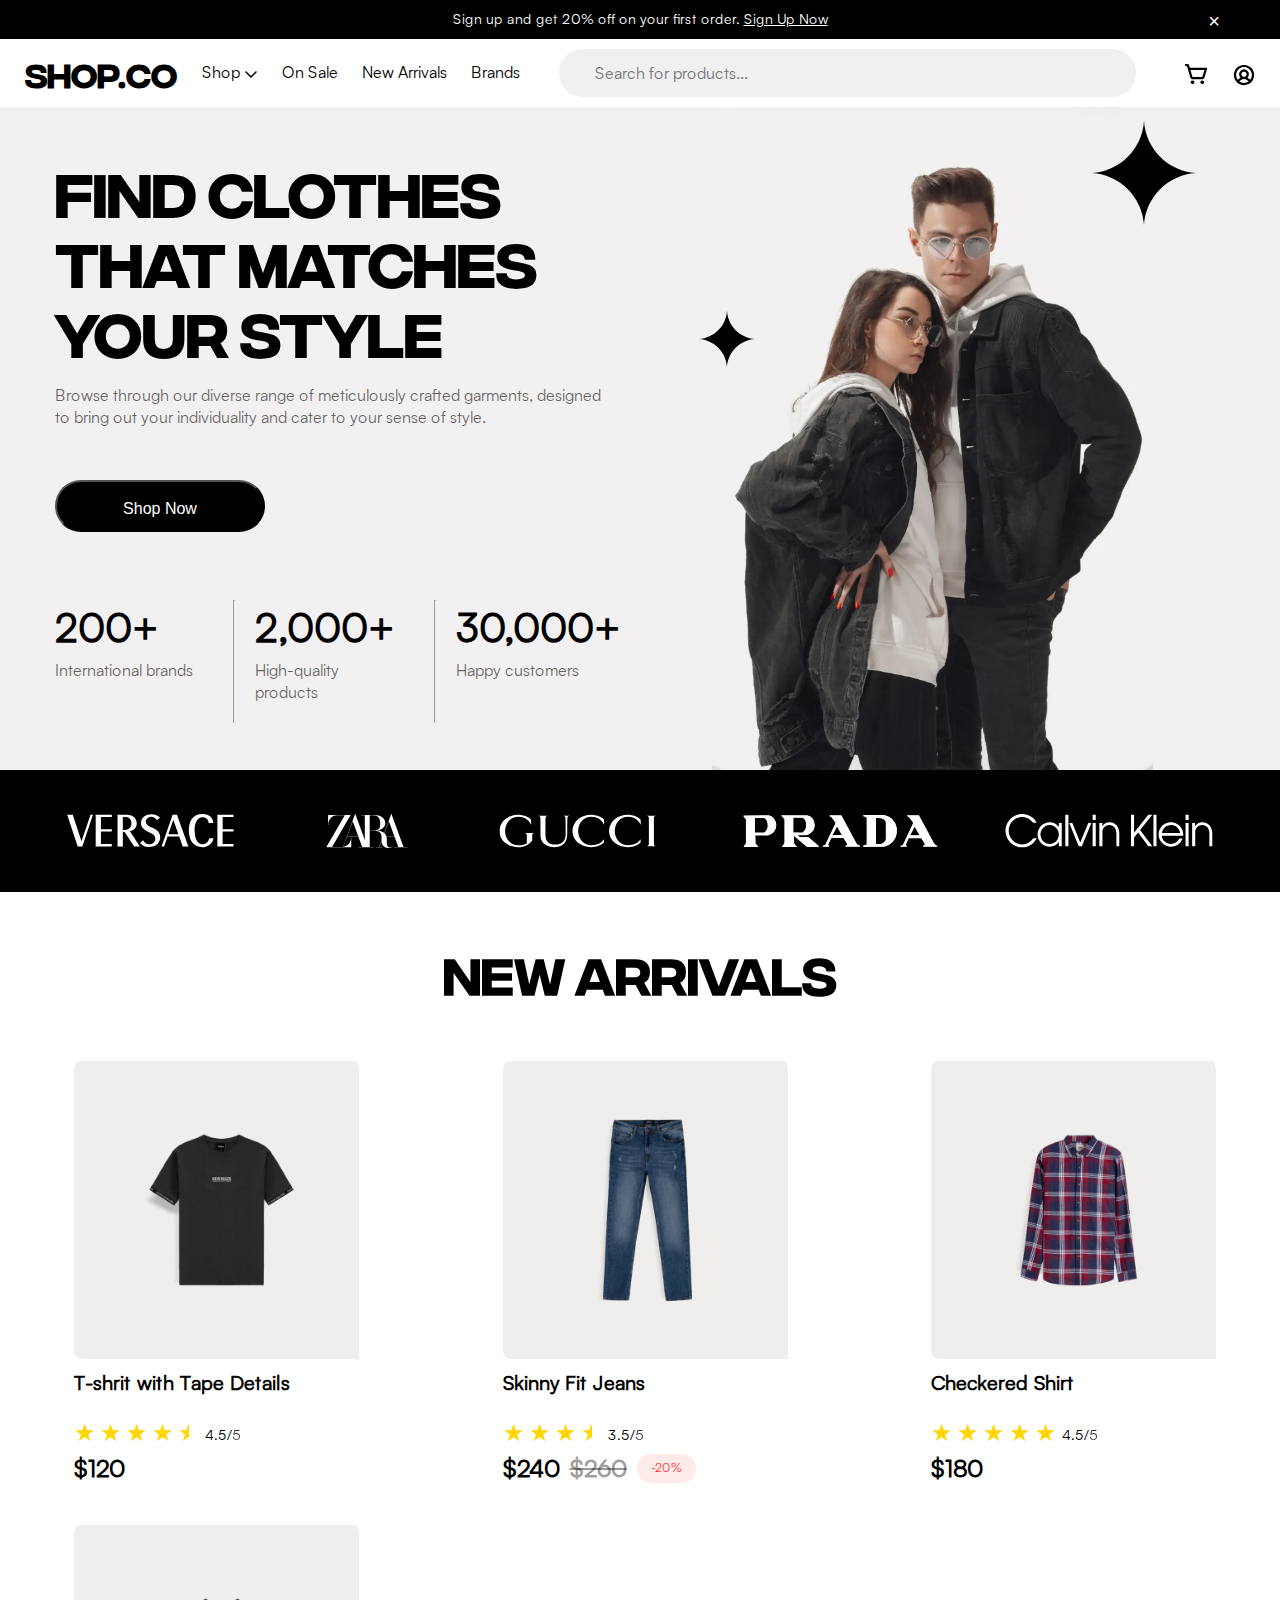
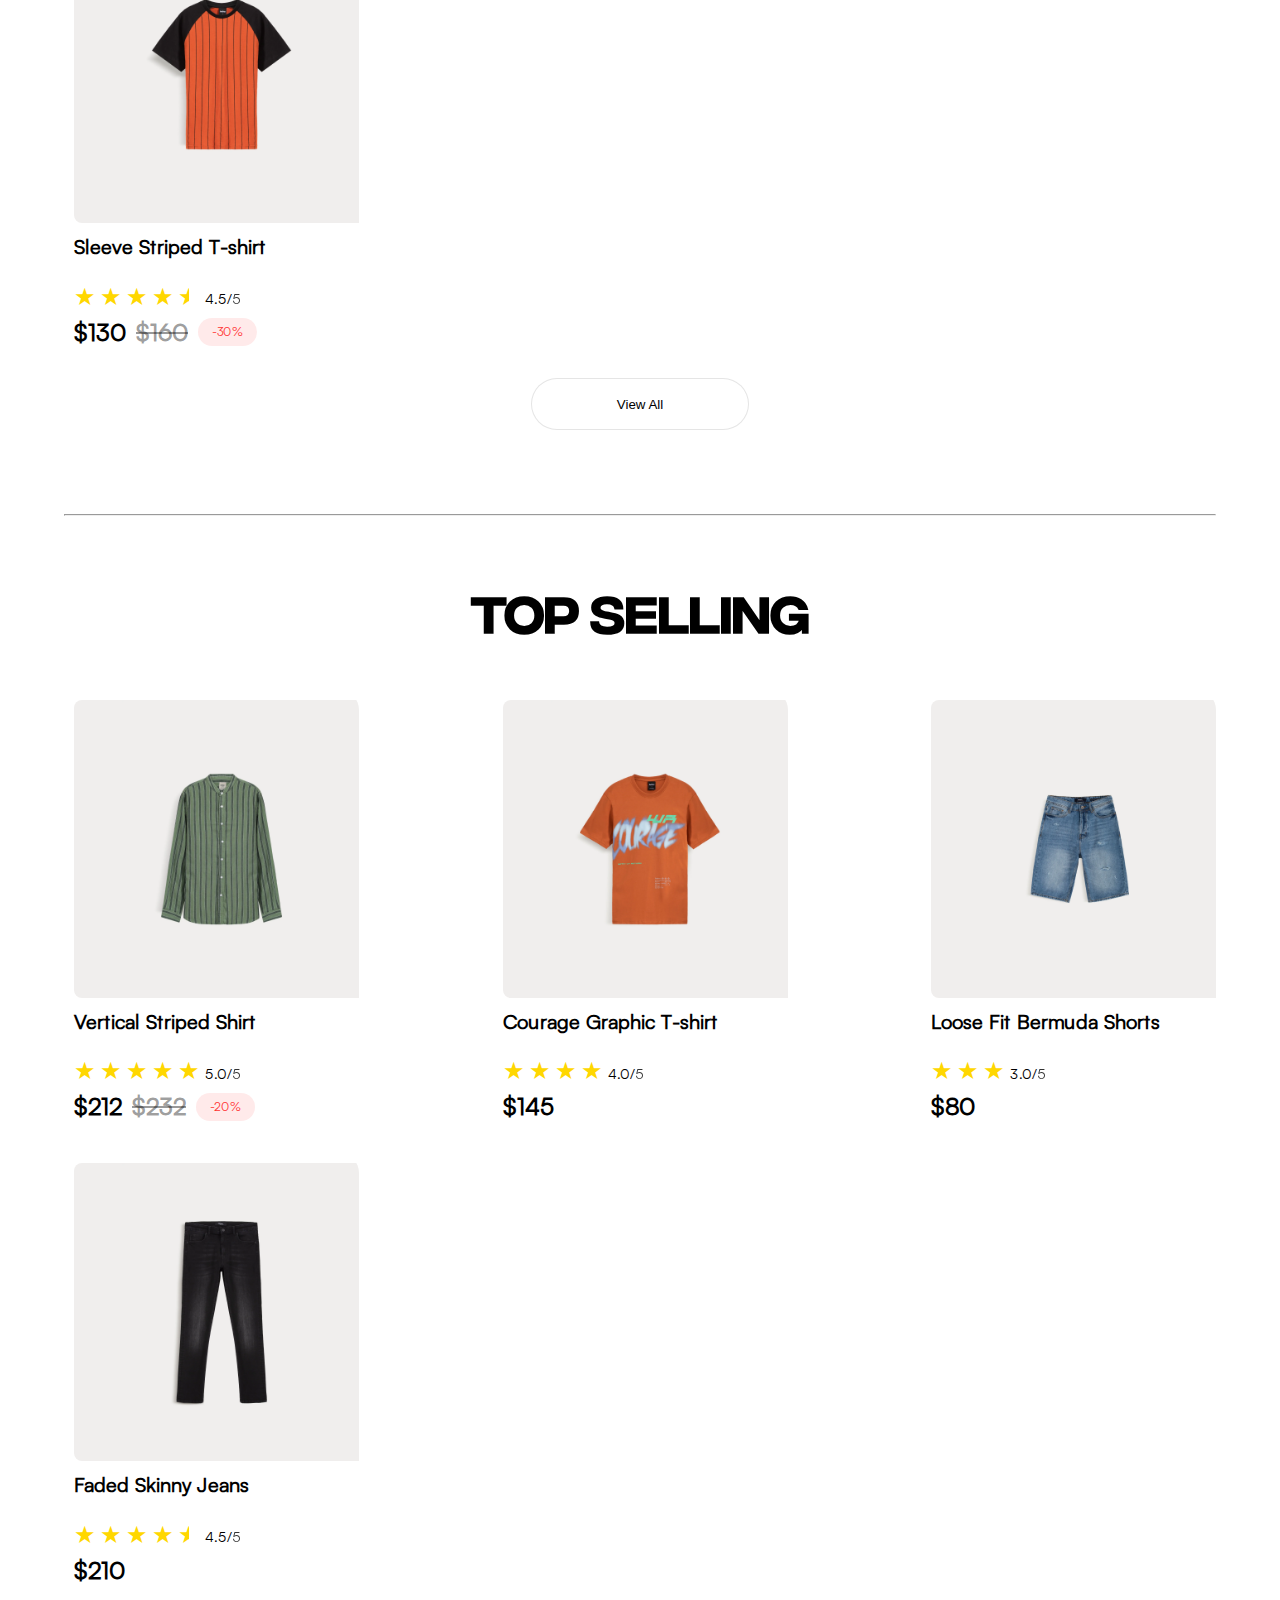
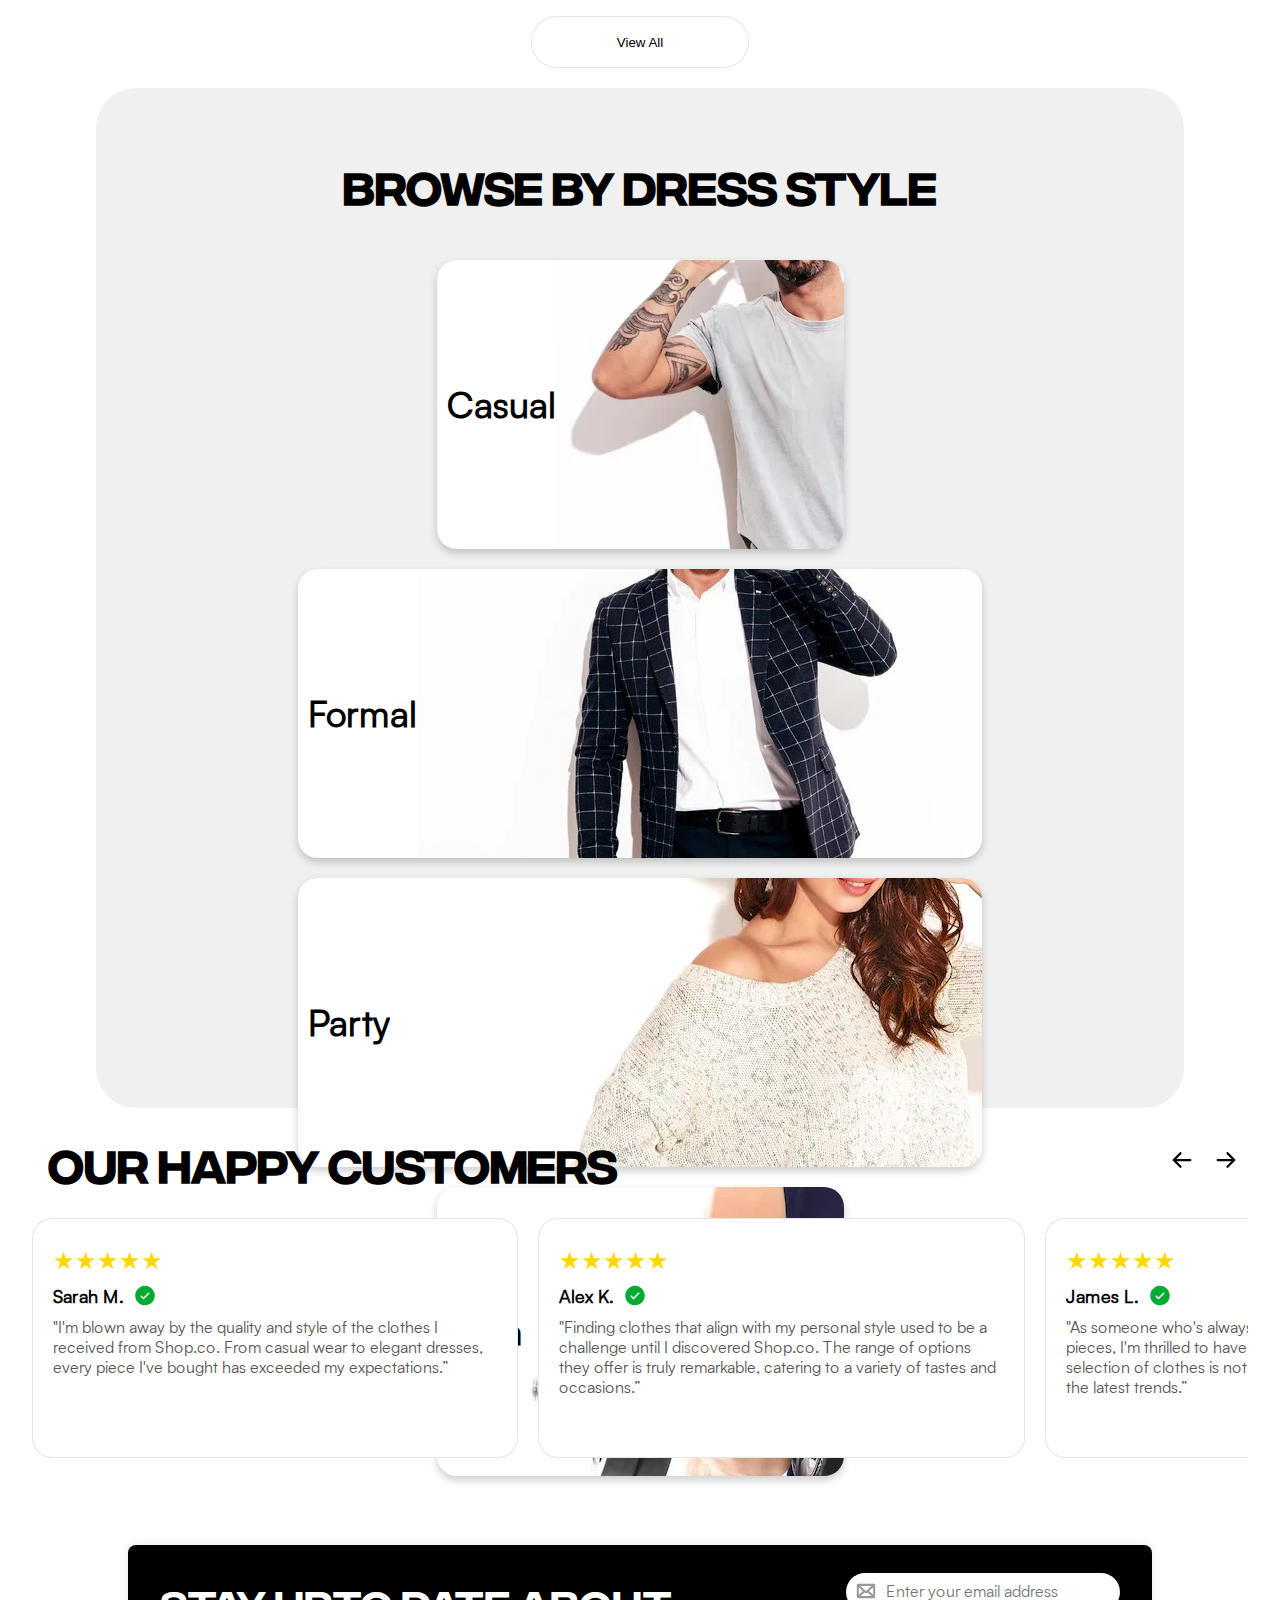
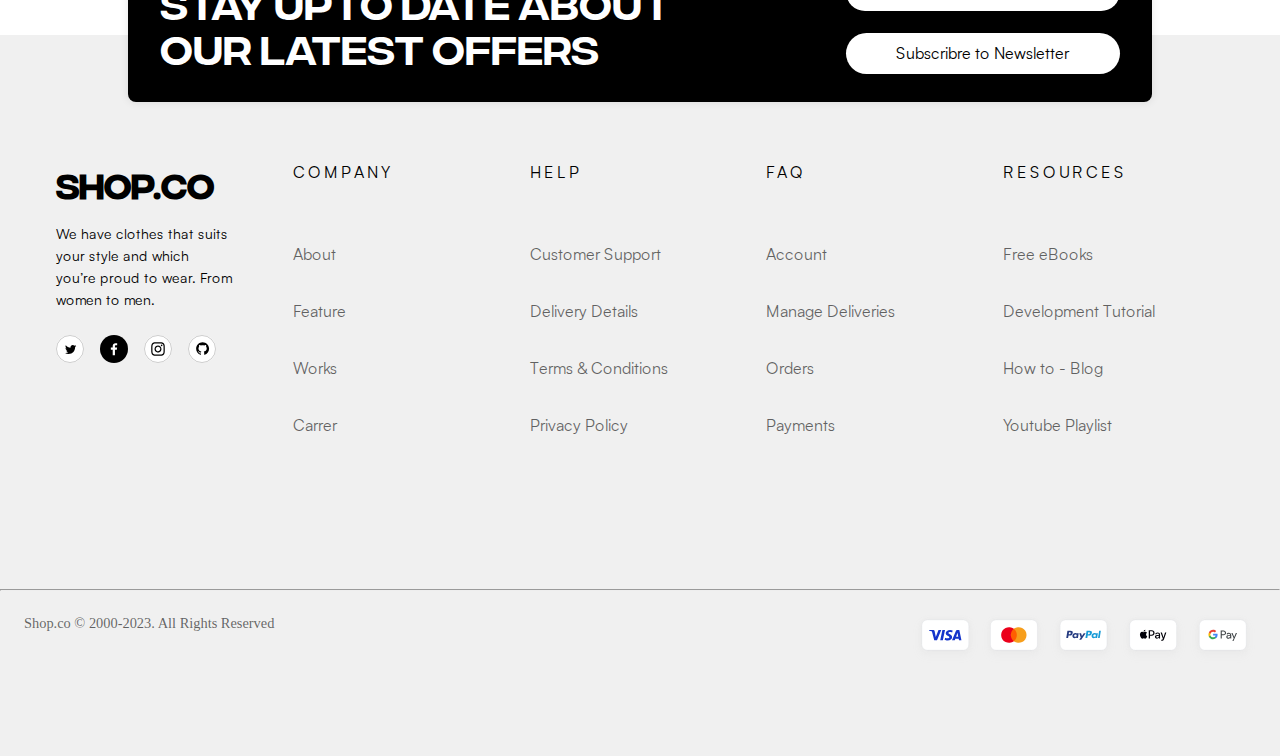
==== index.html @ 6bed359e "test: lazy loading remove" ====
<!DOCTYPE html>
<html lang="en">
  <head>
    <meta charset="UTF-8" />
    <meta name="viewport" content="width=device-width, initial-scale=1.0" />
    <meta name="description" content="Site para o estágio da Compasso UOL." />
    <title>Compasso E-commerce</title>
    <link rel="stylesheet" href="/src/assets/css/global.css" />
    <link rel="stylesheet" href="/src/assets/css/pages/home/home.css" />
    <link rel="stylesheet" href="/src/assets/css/menu.css" />
    <link rel="stylesheet" href="/src/assets/css/footer.css" />

    <script src="/src/js/pages/home/script.js" defer></script>
  </head>
  <body>
    <div class="promo">
      Sign up and get 20% off on your first order.
      <a href="#" class="sign-up" aria-label="Sign up button">Sign Up Now</a>
      <button class="close-btn" aria-label="Close" aria-label="close button">
        &times;
      </button>
    </div>

    <header>
      <input type="checkbox" name="menu-toggler" id="toggler" />
      <label for="toggler" class="fa-solid fa-bars"></label>
      <a href="index.html" aria-label="Logo"><p>SHOP.CO</p></a>

      <nav class="navbar">
        <ul>
          <li class="dropdown">
            <a href="#" aria-label="shop category button">
              Shop
              <svg
                width="14"
                height="7"
                viewBox="0 0 12 7"
                fill="none"
                xmlns="http://www.w3.org/2000/svg"
              >
                <path
                  d="M11.5306 1.53063L6.53063 6.53063C6.46095 6.60055 6.37816 6.65602 6.28699 6.69388C6.19583 6.73173 6.09809 6.75122 5.99938 6.75122C5.90067 6.75122 5.80293 6.73173 5.71176 6.69388C5.6206 6.65602 5.53781 6.60055 5.46813 6.53063L0.468128 1.53063C0.327232 1.38973 0.248077 1.19864 0.248077 0.999378C0.248077 0.80012 0.327232 0.609024 0.468128 0.468128C0.609025 0.327231 0.800121 0.248077 0.999378 0.248077C1.19864 0.248077 1.38973 0.327231 1.53063 0.468128L6 4.9375L10.4694 0.467503C10.6103 0.326607 10.8014 0.247452 11.0006 0.247452C11.1999 0.247452 11.391 0.326607 11.5319 0.467503C11.6728 0.608399 11.7519 0.799496 11.7519 0.998753C11.7519 1.19801 11.6728 1.38911 11.5319 1.53L11.5306 1.53063Z"
                  fill="black"
                />
              </svg>
            </a>
            <ul class="dropdown-menu">
              <li><a href="#" aria-label="man category menu">Men</a></li>
              <li><a href="#" aria-label="womem category menu">Women</a></li>
              <li><a href="#" aria-label="kids category menu">Kids</a></li>
              <li>
                <a href="#" aria-label="accessories category menu"
                  >Accessories</a
                >
              </li>
            </ul>
          </li>
          <li><a href="#" aria-label="on sale category menu">On Sale</a></li>
          <li>
            <a
              href="/src/pages/category/category.html"
              aria-label="new arrivals category menu"
              >New Arrivals</a
            >
          </li>
          <li><a href="#" aria-label="brands category menu">Brands</a></li>
        </ul>
      </nav>

      <div class="search-bar">
        <button type="submit" aria-label="Submit search button">
          <i class="fa-solid fa-magnifying-glass"></i>
        </button>
        <input
          type="text"
          class="search"
          placeholder="Search for products..."
        />
      </div>

      <div class="icons">
        <a href="index.html" aria-label="cart svg"
          ><svg
            width="24"
            height="24"
            viewBox="0 0 24 24"
            fill="none"
            xmlns="http://www.w3.org/2000/svg"
          >
            <path
              d="M9.375 20.25C9.375 20.6208 9.26503 20.9834 9.059 21.2917C8.85298 21.6 8.56014 21.8404 8.21753 21.9823C7.87492 22.1242 7.49792 22.1613 7.1342 22.089C6.77049 22.0166 6.4364 21.838 6.17417 21.5758C5.91195 21.3136 5.73337 20.9795 5.66103 20.6158C5.58868 20.2521 5.62581 19.8751 5.76773 19.5325C5.90964 19.1899 6.14996 18.897 6.45831 18.691C6.76665 18.485 7.12916 18.375 7.5 18.375C7.99728 18.375 8.47419 18.5725 8.82582 18.9242C9.17745 19.2758 9.375 19.7527 9.375 20.25ZM17.25 18.375C16.8792 18.375 16.5166 18.485 16.2083 18.691C15.9 18.897 15.6596 19.1899 15.5177 19.5325C15.3758 19.8751 15.3387 20.2521 15.411 20.6158C15.4834 20.9795 15.662 21.3136 15.9242 21.5758C16.1864 21.838 16.5205 22.0166 16.8842 22.089C17.2479 22.1613 17.6249 22.1242 17.9675 21.9823C18.3101 21.8404 18.603 21.6 18.809 21.2917C19.015 20.9834 19.125 20.6208 19.125 20.25C19.125 19.7527 18.9275 19.2758 18.5758 18.9242C18.2242 18.5725 17.7473 18.375 17.25 18.375ZM22.0753 7.08094L19.5169 15.3966C19.3535 15.9343 19.0211 16.4051 18.569 16.739C18.1169 17.0729 17.5692 17.2521 17.0072 17.25H7.77469C7.2046 17.2482 6.65046 17.0616 6.1953 16.7183C5.74015 16.3751 5.40848 15.8936 5.25 15.3459L2.04469 4.125H1.125C0.826631 4.125 0.540483 4.00647 0.329505 3.7955C0.118526 3.58452 0 3.29837 0 3C0 2.70163 0.118526 2.41548 0.329505 2.2045C0.540483 1.99353 0.826631 1.875 1.125 1.875H2.32687C2.73407 1.87626 3.12988 2.00951 3.45493 2.25478C3.77998 2.50004 4.01674 2.84409 4.12969 3.23531L4.81312 5.625H21C21.1761 5.62499 21.3497 5.6663 21.5069 5.74561C21.664 5.82492 21.8004 5.94001 21.905 6.08164C22.0096 6.22326 22.0795 6.38746 22.1091 6.56102C22.1387 6.73458 22.1271 6.91266 22.0753 7.08094ZM19.4766 7.875H5.45531L7.41375 14.7281C7.43617 14.8065 7.48354 14.8755 7.54867 14.9245C7.6138 14.9736 7.69315 15.0001 7.77469 15H17.0072C17.0875 15.0002 17.1656 14.9746 17.2303 14.927C17.2949 14.8794 17.3426 14.8123 17.3662 14.7356L19.4766 7.875Z"
              fill="black"
            />
          </svg>
        </a>
        <a href="index.html" aria-label="people svg"
          ><svg
            width="22"
            height="22"
            viewBox="0 0 22 22"
            fill="none"
            xmlns="http://www.w3.org/2000/svg"
          >
            <path
              d="M11 0.875C8.99747 0.875 7.0399 1.46882 5.37486 2.58137C3.70981 3.69392 2.41206 5.27523 1.64572 7.12533C0.879387 8.97543 0.678878 11.0112 1.06955 12.9753C1.46023 14.9393 2.42454 16.7435 3.84055 18.1595C5.25656 19.5755 7.06066 20.5398 9.02471 20.9305C10.9888 21.3211 13.0246 21.1206 14.8747 20.3543C16.7248 19.5879 18.3061 18.2902 19.4186 16.6251C20.5312 14.9601 21.125 13.0025 21.125 11C21.122 8.3156 20.0543 5.74199 18.1562 3.84383C16.258 1.94567 13.6844 0.877978 11 0.875ZM6.45969 17.4284C6.98195 16.7143 7.66528 16.1335 8.45418 15.7331C9.24308 15.3327 10.1153 15.124 11 15.124C11.8847 15.124 12.7569 15.3327 13.5458 15.7331C14.3347 16.1335 15.0181 16.7143 15.5403 17.4284C14.2134 18.3695 12.6268 18.875 11 18.875C9.37323 18.875 7.78665 18.3695 6.45969 17.4284ZM8.375 10.25C8.375 9.73082 8.52896 9.22331 8.8174 8.79163C9.10583 8.35995 9.5158 8.0235 9.99546 7.82482C10.4751 7.62614 11.0029 7.57415 11.5121 7.67544C12.0213 7.77672 12.489 8.02673 12.8562 8.39384C13.2233 8.76096 13.4733 9.22869 13.5746 9.73789C13.6759 10.2471 13.6239 10.7749 13.4252 11.2545C13.2265 11.7342 12.8901 12.1442 12.4584 12.4326C12.0267 12.721 11.5192 12.875 11 12.875C10.3038 12.875 9.63613 12.5984 9.14385 12.1062C8.65157 11.6139 8.375 10.9462 8.375 10.25ZM17.1875 15.8694C16.4583 14.9419 15.5289 14.1914 14.4688 13.6737C15.1444 12.9896 15.6026 12.1208 15.7858 11.1769C15.9689 10.2329 15.8688 9.25583 15.498 8.36861C15.1273 7.4814 14.5024 6.72364 13.702 6.19068C12.9017 5.65771 11.9616 5.37334 11 5.37334C10.0384 5.37334 9.09833 5.65771 8.29797 6.19068C7.49762 6.72364 6.87275 7.4814 6.50198 8.36861C6.13121 9.25583 6.0311 10.2329 6.21424 11.1769C6.39739 12.1208 6.85561 12.9896 7.53125 13.6737C6.4711 14.1914 5.54168 14.9419 4.8125 15.8694C3.89661 14.7083 3.32614 13.3129 3.1664 11.8427C3.00665 10.3725 3.2641 8.88711 3.90925 7.55644C4.55441 6.22578 5.5612 5.10366 6.81439 4.31855C8.06757 3.53343 9.5165 3.11703 10.9953 3.11703C12.4741 3.11703 13.9231 3.53343 15.1762 4.31855C16.4294 5.10366 17.4362 6.22578 18.0814 7.55644C18.7265 8.88711 18.984 10.3725 18.8242 11.8427C18.6645 13.3129 18.094 14.7083 17.1781 15.8694H17.1875Z"
              fill="black"
            />
          </svg>
        </a>
      </div>
    </header>

    <main>
      <section>
        <div class="banner">
          <div class="banner-content">
            <h1>Find clothes that matches your style</h1>
            <p>
              Browse through our diverse range of meticulously crafted garments,
              designed <br />to bring out your individuality and cater to your
              sense of style.
            </p>
            <button aria-label="Shop button">Shop Now</button>
            <div class="info-section">
              <div class="info-box">
                <h2>200+</h2>
                <p>International brands</p>
              </div>
              <hr />
              <div class="info-box">
                <h2>2,000+</h2>
                <p>High-quality products</p>
              </div>
              <hr class="disappear" />
              <div class="info-box">
                <h2>30,000+</h2>
                <p>Happy customers</p>
              </div>
            </div>
          </div>
          <div class="banner-image">
            <svg
              width="56"
              height="56"
              viewBox="0 0 56 56"
              fill="none"
              xmlns="http://www.w3.org/2000/svg"
            >
              <path
                d="M28 0C28.9506 15.0527 40.9472 27.0495 56 28C40.9472 28.9506 28.9506 40.9472 28 56C27.0495 40.9472 15.0527 28.9506 0 28C15.0527 27.0495 27.0495 15.0527 28 0Z"
                fill="black"
              />
            </svg>
            <img
              src="/src/assets/images/trendy-fashionable-couple-posing.webp"
              aria-label="Fashionable Couple"
              width="auto"
              height="auto"              
            />
            <svg
              width="104"
              height="104"
              viewBox="0 0 104 104"
              fill="none"
              xmlns="http://www.w3.org/2000/svg"
            >
              <path
                d="M52 0C53.7654 27.955 76.0448 50.2347 104 52C76.0448 53.7654 53.7654 76.0448 52 104C50.2347 76.0448 27.955 53.7654 0 52C27.955 50.2347 50.2347 27.955 52 0Z"
                fill="black"
              />
            </svg>
          </div>
        </div>
      </section>

      <div class="store">
        <span class="logo-container">
          <svg
            width="167"
            height="34"
            viewBox="0 0 167 34"
            fill="none"
            style="margin-right: 20px"
            xmlns="http://www.w3.org/2000/svg"
          >
            <path
              fill-rule="evenodd"
              clip-rule="evenodd"
              d="M150.179 0.655656H166.482V3.25336C166.008 3.09436 165.512 3.0124 165.013 3.01061H155.642V15.1491H164.758C165.413 15.1491 165.996 15.0772 166.481 14.9548V17.5411C166.068 17.4443 165.499 17.3952 164.794 17.3952H155.642V29.9466H164.733C165.232 29.9466 165.826 29.874 166.481 29.7159V32.508H150.203C150.333 32.017 150.399 31.511 150.398 31.003V2.19691C150.398 1.56617 150.325 1.04435 150.179 0.655656ZM146.405 8.92219L141.695 8.88659C141.464 6.23976 139.947 3.67765 136.609 3.20567C129.459 2.56211 127.444 10.415 127.626 16.1572C127.809 21.6922 128.694 30.2015 136.075 30.2015C139.171 30.2015 142.144 27.0207 142.047 24.3383L146.405 24.3027C146.089 29.8377 139.741 33.0419 136.718 33.1516C126.389 33.5039 122.066 26.6206 121.848 16.7993C121.654 7.90346 125.296 0 135.504 0C144.244 0.121734 145.931 5.29294 146.405 8.92219ZM72.9408 28.8901L76.0611 26.2803C77.687 28.9635 79.0225 30.1886 82.2517 30.1886C85.5286 30.1886 88.285 28.1982 88.285 24.6786C88.285 22.9423 87.5802 21.522 86.1849 20.4542C85.5528 19.9559 83.951 19.0945 81.4259 17.8928C77.6507 16.0846 73.9731 13.7289 73.9731 8.99551C73.9731 3.02271 79.0467 0.388695 84.3995 0.193636C87.5681 0.0726133 91.5014 1.82174 93.091 3.78728L89.9231 6.22695C89.3581 5.17255 88.5181 4.29083 87.4923 3.6754C86.4665 3.05998 85.2932 2.73381 84.0969 2.73154C80.0541 2.73154 76.8498 7.41724 80.2 10.6464C81.0493 11.4715 82.7863 12.4909 85.4324 13.7047C89.6561 15.6838 93.2612 18.0501 93.2612 23.2825C93.2612 25.0908 92.7878 26.7779 91.853 28.3199C89.9722 31.4273 86.8278 32.9814 82.4339 32.9814C77.3838 32.9814 76.3892 31.8281 72.9408 28.8901ZM28.4893 0.655656H44.7782V3.25336C44.3051 3.09442 43.8094 3.01246 43.3103 3.01061H33.9396V15.1491H43.0554C43.7111 15.1491 44.2941 15.0772 44.7789 14.9548V17.5411C44.366 17.4443 43.7958 17.3952 43.1046 17.3952H33.9396V29.9466H43.0312C43.5289 29.9466 44.124 29.874 44.7789 29.7159V32.508H28.5143C28.6332 32.0151 28.6941 31.5101 28.6958 31.003V2.19691C28.6958 1.56617 28.6225 1.04435 28.4893 0.655656ZM0 0.655656H5.92368V0.947533C5.92368 1.21449 6.0084 1.56617 6.15434 2.01538L14.5049 27.1545L23.0754 1.90574C23.2085 1.48145 23.2818 1.06856 23.2818 0.655656H26.1586C25.8674 1.16537 25.6489 1.61529 25.515 2.01538L15.7308 31.2095C15.6339 31.4886 15.5492 31.9257 15.4766 32.5087H10.6208C10.5474 32.0674 10.4379 31.6329 10.2933 31.2095L0.704065 2.24603C0.482555 1.71187 0.251627 1.18166 0.0113903 0.655656H0ZM62.9145 17.262C66.7986 16.4968 69.7729 13.5232 69.7729 9.27457C69.7729 3.70186 65.1114 0.654944 59.8918 0.654944H50.3509C50.4841 1.14117 50.5574 1.65089 50.5574 2.18481V30.9774C50.5574 31.5968 50.4841 32.1186 50.3509 32.5073H56.0319C55.8929 32.0093 55.8235 31.4944 55.8254 30.9774V17.7476L57.6457 17.9419L67.1631 32.5073H72.8803L62.9145 17.262ZM61.9314 14.8345C60.8998 15.562 59.6611 15.9258 58.2409 15.9258H55.8133V2.97572H57.986C59.8441 2.97572 61.2878 3.43632 62.32 4.35822C63.7282 5.63394 64.4443 7.35744 64.4443 9.51804C64.4443 11.8488 63.6064 13.6214 61.9314 14.8352M120.901 31.1853L110.293 1.71211C110.175 1.37134 110.105 1.01572 110.086 0.655656H105.497C105.497 1.03225 105.436 1.43233 105.29 1.83313L95.0096 31.1853C94.875 31.6089 94.6572 32.0467 94.366 32.508H97.3275C97.3161 32.0225 97.3766 31.5733 97.5105 31.1853L100.556 22.5294H112.27L115.281 31.186C115.439 31.658 115.511 32.0951 115.511 32.508H121.654C121.301 32.0104 121.047 31.5612 120.901 31.1853ZM101.358 20.1865L106.31 5.80266L111.397 20.1865H101.358Z"
              fill="white"
            />
          </svg>
        </span>
        <span class="logo-container"
          ><svg
            width="92"
            height="34"
            viewBox="0 0 92 38"
            fill="none"
            style="margin-right: 20px"
            xmlns="http://www.w3.org/2000/svg"
          >
            <g clip-path="url(#clip0_22_363)">
              <path
                d="M86.8141 36.8682L73.3318 0.0322557L73.3226 0.00787354H73.0566L70.2802 7.57753L65.2258 21.3583L65.214 21.3474C63.4622 19.8135 60.9908 18.8546 57.8782 18.4976L56.9289 18.4003L57.8707 18.2805C63.0036 17.3652 66.454 14.1482 66.454 10.2723C66.454 4.95736 61.4165 1.24757 54.2006 1.24757H39.1869V1.51668H43.5494V28.98L32.9544 0.0321654L32.9448 0.00787354H32.6788L29.9024 7.57753L19.194 36.7734L19.1281 36.781C18.9451 36.8034 18.7641 36.8212 18.585 36.8346C18.3157 36.8556 18.0479 36.8681 17.7792 36.8681H6.95934L27.5265 1.51659L27.6794 1.25091H2.52491V12.1867H2.79182C2.83914 6.86007 5.96517 1.51659 12.8719 1.51659H21.2043L0.481689 37.133H28.399V26.6557H28.1321C28.0957 31.2985 25.4436 35.7082 19.6764 36.7039L19.493 36.7349L23.8853 24.7547H36.1892L40.6227 36.8682H36.2492V37.1331H53.415V36.8682H49.0228V18.5956H54.0908C59.2482 18.5956 62.2062 20.8821 62.2062 24.8669V28.1082C62.2062 28.4653 62.2306 28.9875 62.2577 29.4242V29.4401L59.5337 36.8665H55.9751V37.1314H63.3413V36.8665H59.821L62.3016 30.104C62.3067 30.1694 62.3093 30.2088 62.3093 30.2088L62.3777 30.8181L62.4436 31.2212C62.8575 33.7149 63.8186 35.548 65.2993 36.6695L65.5122 36.8229C66.6372 37.5991 68.0352 37.9922 69.6695 37.9922C71.8344 37.9922 73.2779 37.4566 74.4697 36.196L74.3134 36.0501C73.2153 37.0559 72.2939 37.4633 71.1393 37.4633C69.172 37.4633 68.1425 35.0954 68.1425 32.7602V28.2188C68.1529 27.092 67.9751 25.9712 67.6162 24.9021L67.5673 24.7613V24.7563H76.5668L81.0003 36.8699H76.6268V37.1347H91.4817V36.8699L86.8141 36.8682ZM23.9832 24.4898L30.0444 7.96485L36.0921 24.4898H23.9832ZM49.0255 18.3299V1.51659H52.8939C58.0615 1.51659 60.7897 4.56507 60.7897 10.3294C60.7897 16.4599 59.2236 18.3299 54.0908 18.3299H49.0255ZM67.4624 24.4898L67.4362 24.4244C67.0363 23.4578 66.454 22.5759 65.7207 21.826L65.4673 21.5745L65.4403 21.5494L70.4186 7.96485L76.4663 24.4898H67.4624Z"
                fill="white"
              />
            </g>
            <defs>
              <clippath id="clip0_22_363">
                <rect
                  width="91"
                  height="38"
                  fill="white"
                  transform="translate(0.481689)"
                />
              </clippath>
            </defs>
          </svg>
        </span>
        <span class="logo-container"
          ><svg
            width="157"
            height="36"
            viewBox="0 0 157 36"
            fill="none"
            style="margin-right: 20px"
            xmlns="http://www.w3.org/2000/svg"
          >
            <g clip-path="url(#clip0_22_365)">
              <path
                d="M141.794 11.2934L141.502 11.3855C140.369 9.04204 138.749 7.17651 136.644 5.78893C134.571 4.40133 131.964 3.70752 128.822 3.70752C127.073 3.70752 125.405 4.06211 123.818 4.77129C122.231 5.44972 120.838 6.42104 119.64 7.68525C118.474 8.91865 117.534 10.4142 116.822 12.1718C116.109 13.9294 115.753 15.872 115.753 17.9997C115.753 20.1273 116.109 22.0699 116.822 23.8275C117.534 25.5851 118.474 27.096 119.64 28.3603C120.838 29.5937 122.231 30.5496 123.818 31.228C125.405 31.9063 127.073 32.2455 128.822 32.2455C131.931 32.2455 134.458 31.783 136.401 30.8579C138.377 29.9021 140.045 28.4528 141.405 26.5102L141.697 26.6024L141.6 29.5626C140.855 30.3026 139.997 30.9656 139.025 31.5514C138.053 32.1065 137.001 32.5844 135.867 32.9853C134.766 33.3553 133.616 33.6328 132.418 33.8178C131.219 34.0339 130.021 34.1419 128.822 34.1419C126.328 34.1419 123.948 33.7564 121.681 32.9855C119.413 32.2146 117.421 31.1354 115.705 29.7478C113.988 28.3294 112.628 26.6335 111.624 24.66C110.62 22.6558 110.117 20.4356 110.117 17.9996C110.117 15.5636 110.62 13.3589 111.624 11.3855C112.628 9.38116 113.988 7.6698 115.705 6.25142C117.421 4.83298 119.413 3.75374 121.681 3.01369C123.948 2.24279 126.328 1.85734 128.822 1.85734C130.021 1.85734 131.219 1.94984 132.418 2.13486C133.616 2.31987 134.766 2.61281 135.867 3.01369C137.001 3.38372 138.053 3.86167 139.025 4.44757C139.997 5.0026 140.855 5.65013 141.6 6.39017L141.794 11.2934ZM34.7337 20.1277C34.3776 20.2817 34.0375 20.4822 33.7134 20.7293C33.3893 20.9758 33.2273 21.315 33.2273 21.7469V27.4359C31.6726 29.5636 29.6807 31.2133 27.2515 32.385C24.8223 33.5568 22.1339 34.1427 19.1865 34.1427C16.6925 34.1427 14.3119 33.7572 12.0447 32.9863C9.77742 32.2154 7.78547 31.1362 6.06882 29.7486C4.3522 28.3302 2.99183 26.6343 1.98774 24.6608C0.983707 22.6566 0.481689 20.4364 0.481689 18.0004C0.481689 15.5644 0.983707 13.3597 1.98774 11.3863C2.99183 9.38192 4.3522 7.67056 6.06882 6.25218C7.78547 4.83374 9.77742 3.75451 12.0447 3.01449C14.3119 2.24356 16.6925 1.8581 19.1865 1.8581C20.3849 1.8581 21.5833 1.9506 22.7818 2.13561C23.9801 2.32062 25.1299 2.61357 26.2312 3.01445C27.3648 3.38447 28.4175 3.86243 29.3891 4.44832C30.3608 5.00335 31.2192 5.65089 31.9642 6.39093L32.1588 11.2937L31.8673 11.3859C30.7337 9.04238 29.1142 7.17683 27.0089 5.78925C24.936 4.40165 22.3286 3.70784 19.1868 3.70784C17.4378 3.70784 15.7698 4.06245 14.1828 4.77165C12.5957 5.45005 11.2029 6.42136 10.0045 7.68557C8.83844 8.919 7.89917 10.4145 7.18667 12.1721C6.47405 13.9297 6.11774 15.8724 6.11774 18C6.11774 20.0968 6.45784 22.024 7.13804 23.7816C7.85063 25.5392 8.78993 27.0501 9.95594 28.3144C11.1543 29.5478 12.547 30.5191 14.1341 31.2283C15.7212 31.9067 17.4055 32.2459 19.1868 32.2459C22.5554 32.2459 25.438 31.6292 27.8348 30.3958V21.7465C27.8348 21.315 27.6568 20.9758 27.3007 20.7289C26.9766 20.4824 26.6527 20.2819 26.329 20.1273L26.3734 19.8963C26.5351 19.9245 26.8267 19.9553 27.2479 19.9885C27.6692 20.0167 28.1064 20.0475 28.5597 20.0807H32.7381C33.1268 20.0525 33.4993 20.0218 33.8556 19.9885C34.2117 19.9603 34.4869 19.9296 34.6813 19.8963L34.7337 20.1277ZM69.9237 2.82908C69.5996 2.98307 69.2757 3.18359 68.952 3.43065C68.6279 3.67714 68.4499 4.13967 68.4179 4.81822C68.3883 5.55827 68.356 6.49875 68.321 7.63967C68.321 8.74976 68.3062 10.014 68.2766 11.4323C68.2766 12.8508 68.2618 14.3926 68.2321 16.0577V21.2381C68.2025 23.2423 67.9433 24.9537 67.4545 26.3721C66.9687 27.7905 66.3209 28.9776 65.5112 29.9335C64.7339 30.8895 63.8593 31.6449 62.8876 32.2C61.9483 32.755 61.009 33.1713 60.0697 33.4488C59.1628 33.7573 58.3045 33.9423 57.4949 34.0038C56.6851 34.0963 56.0535 34.1426 55.6 34.1426C53.7539 34.1426 51.9724 33.9113 50.2557 33.4488C48.5391 33.0173 47.033 32.3081 45.7375 31.3211C44.4419 30.3344 43.4055 29.0547 42.6281 27.4822C41.8508 25.9096 41.4621 23.9978 41.4621 21.7468V16.5203V11.7099C41.4621 10.2298 41.4473 8.90384 41.4177 7.73214C41.4177 6.52954 41.4028 5.55823 41.3732 4.81818C41.3436 4.13979 41.1656 3.67726 40.8391 3.43061C40.515 3.18411 40.1911 2.98359 39.8674 2.82904L39.9119 2.59806C40.0736 2.62626 40.3329 2.65699 40.6895 2.69025C41.0782 2.71845 41.4669 2.74918 41.8555 2.78243C42.2768 2.78243 42.6817 2.79653 43.0702 2.82473H44.8192C45.2079 2.79653 45.6127 2.78243 46.0337 2.78243C46.455 2.75423 46.8437 2.7235 47.1998 2.69025C47.5884 2.66204 47.8636 2.63132 48.0254 2.59806L48.0698 2.82904C47.7137 2.98303 47.3736 3.18355 47.0496 3.43061C46.7581 3.6771 46.596 4.13963 46.5634 4.81818C46.5338 5.55823 46.5015 6.52954 46.4666 7.73214V21.7468C46.4666 25.1078 47.2925 27.59 48.9443 29.1935C50.5962 30.7969 53.0416 31.5986 56.2806 31.5986C57.2198 31.5986 58.2887 31.4906 59.4871 31.2746C60.6856 31.0281 61.803 30.5347 62.8394 29.7945C63.9082 29.0544 64.799 28.0061 65.5115 26.6493C66.2565 25.2925 66.629 23.4887 66.629 21.2377C66.629 18.8017 66.6142 16.7204 66.5845 14.9936C66.5845 13.236 66.5697 11.7405 66.5401 10.5071C66.5401 9.24282 66.5253 8.16358 66.4957 7.26933C66.466 6.37514 66.4337 5.55801 66.3988 4.81795C66.3691 4.13955 66.1911 3.67702 65.8646 3.43037C65.5405 3.18387 65.2167 2.98334 64.893 2.82876L64.9374 2.59782C65.2935 2.65928 65.6984 2.72104 66.152 2.78311C66.6052 2.81131 67.0263 2.82541 67.4152 2.82541C67.7713 2.82541 68.1761 2.81131 68.6298 2.78311C69.1156 2.72165 69.5367 2.65989 69.893 2.59782L69.9237 2.82908ZM105.178 11.2934L104.886 11.3855C103.753 9.04204 102.133 7.17651 100.028 5.78893C97.955 4.40133 95.3476 3.70752 92.2059 3.70752C90.4569 3.70752 88.7888 4.06211 87.2017 4.77129C85.6146 5.44972 84.2219 6.42104 83.0235 7.68525C81.8575 8.91865 80.9182 10.4142 80.2056 12.1718C79.4931 13.9294 79.1368 15.8721 79.1368 17.9997C79.1368 20.1273 79.4931 22.0699 80.2056 23.8275C80.9183 25.5851 81.8576 27.096 83.0235 28.3603C84.2219 29.5937 85.6146 30.5496 87.2017 31.228C88.7888 31.9063 90.4569 32.2455 92.2059 32.2455C95.3153 32.2455 97.8417 31.783 99.785 30.8579C101.761 29.9021 103.429 28.4528 104.789 26.5102L105.081 26.6024L104.984 29.5626C104.239 30.3026 103.38 30.9656 102.409 31.5514C101.437 32.1064 100.384 32.5844 99.2508 32.9853C98.1496 33.3553 96.9998 33.6328 95.8013 33.8178C94.6029 34.0338 93.4045 34.1419 92.2062 34.1419C89.7121 34.1419 87.3315 33.7564 85.0643 32.9855C82.797 32.2146 80.8051 31.1354 79.0885 29.7478C77.3718 28.3294 76.0114 26.6335 75.0074 24.66C74.0033 22.6557 73.5013 20.4356 73.5013 17.9996C73.5013 15.5636 74.0033 13.3589 75.0074 11.3855C76.0114 9.38112 77.3718 7.66976 79.0885 6.25138C80.8051 4.83294 82.797 3.7537 85.0643 3.01365C87.3315 2.24275 89.7122 1.8573 92.2062 1.8573C93.4045 1.8573 94.6029 1.94981 95.8013 2.13482C96.9998 2.31983 98.1496 2.61277 99.2508 3.01365C100.384 3.38368 101.437 3.86163 102.409 4.44753C103.38 5.00256 104.239 5.65009 104.984 6.39013L105.178 11.2934ZM156.437 33.356C156.275 33.3278 156 33.297 155.612 33.2638C155.256 33.2638 154.867 33.2497 154.446 33.2215C154.024 33.2215 153.619 33.2074 153.231 33.1792H150.316C149.928 33.2074 149.539 33.2381 149.15 33.2714C148.794 33.2996 148.519 33.3303 148.325 33.3635L148.28 33.1782C148.604 33.0242 148.928 32.8237 149.252 32.5766C149.576 32.3302 149.754 31.8676 149.786 31.1891C149.816 30.449 149.83 29.6782 149.83 28.8764C149.86 28.0747 149.875 27.165 149.875 26.1475V22.6785V18.007V13.3355V9.82025C149.875 8.80269 149.86 7.90846 149.83 7.13756C149.83 6.33585 149.816 5.56497 149.786 4.82493C149.756 4.14653 149.578 3.68401 149.252 3.43735C148.928 3.15984 148.604 2.94407 148.28 2.79005L148.325 2.6048C148.519 2.66626 148.794 2.71251 149.15 2.74356C149.539 2.74356 149.928 2.75766 150.316 2.78586C150.737 2.81406 151.142 2.82817 151.531 2.82817H153.231C153.62 2.79996 154.025 2.78586 154.446 2.78586C154.867 2.75766 155.256 2.72693 155.612 2.69368C156 2.66548 156.275 2.63475 156.437 2.60149L156.482 2.78682C156.126 2.94081 155.786 3.15656 155.461 3.43408C155.17 3.68057 155.008 4.1431 154.975 4.82166C154.946 5.5617 154.913 6.33257 154.878 7.13429V28.8732C154.908 29.6749 154.94 30.4458 154.975 31.1858C155.005 31.8642 155.167 32.3267 155.461 32.5734C155.786 32.8199 156.126 33.0204 156.482 33.1749L156.437 33.356Z"
                fill="white"
              />
            </g>
            <defs>
              <clippath id="clip0_22_365">
                <rect
                  width="156"
                  height="36"
                  fill="white"
                  transform="translate(0.481689)"
                />
              </clippath>
            </defs>
          </svg>
        </span>
        <span class="logo-container"
          ><svg
            width="195"
            height="32"
            viewBox="0 0 195 32"
            fill="none"
            xmlns="http://www.w3.org/2000/svg"
          >
            <g clip-path="url(#clip0_22_367)">
              <path
                fill-rule="evenodd"
                clip-rule="evenodd"
                d="M0.481689 0.90175L3.41386 4.20848V28.4106L1.24066 31.5774L14.5501 31.5978L12.1512 28.6839L11.9021 19.9679L24.7353 20.0375C28.6251 18.7425 32.6238 15.9815 32.8159 10.3996C32.7545 4.99032 29.452 1.52086 25.6177 0.830605L0.481689 0.90175ZM11.4265 2.44953V17.9977L21.2728 18.0689C23.5131 16.2623 25.2115 14.8787 25.1436 10.5411C25.1115 7.00433 24.3649 3.92011 21.0689 2.45029L11.4265 2.44953ZM38.9753 0.725402L41.9075 4.03289V28.2351L39.7343 31.4033L53.043 31.4222L50.6441 28.5083L50.395 19.7923H50.4483L64.1982 31.5206L75.6091 31.4275L65.1946 22.4193H56.5004L53.436 19.8089L63.2282 19.8619C67.118 18.5669 71.1159 15.8059 71.3088 10.224C71.2482 4.81548 67.9456 1.34527 64.1106 0.65577L38.9753 0.725402ZM49.9194 2.27318V17.8214L59.7657 17.8925C62.0068 16.0859 63.7044 14.7024 63.6365 10.364C63.6044 6.82798 62.8578 3.74301 59.5619 2.27318H49.9194ZM86.5949 0.690586H98.0708L113.009 28.4106C113.656 30.551 115.589 30.2869 116.88 31.2254H102.416L104.59 30.5457L104.454 28.4818L100.719 22.5011L88.0208 22.5722L85.3049 28.3418C85.2143 28.998 84.5123 29.496 85.0331 30.3111L86.0522 31.2958L79.805 31.155L82.5217 30.3111L92.7741 8.71181V7.23365L88.4423 1.45502L86.5949 0.690586ZM88.8236 20.5976L94.0977 10.6123L99.5888 20.5416L88.8236 20.5976ZM164.197 0.751135H175.672L190.611 28.4712C191.257 30.6116 193.191 30.3475 194.482 31.286H180.017L182.191 30.6048L182.055 28.5408L178.32 22.5616L165.622 22.6328L162.906 28.4008C162.815 29.0585 162.114 29.5565 162.634 30.3717L163.653 31.3563L157.407 31.2156L160.123 30.3717L170.376 8.77235V7.29345L166.044 1.51557L164.197 0.751135ZM166.425 20.6589L171.699 10.6736L177.191 20.6013L166.425 20.6589ZM120.849 0.402222L141.292 0.514994C147.875 2.05672 152.064 6.07868 153.363 13.0948L153.308 18.5669C152.108 24.8186 148.175 29.1319 141.238 31.3155L120.74 31.373L120.737 30.7107C123.853 30.4754 124.102 30.1196 124.11 28.2699V3.33506C124.075 1.96741 123.802 1.11594 120.794 1.02209L120.849 0.402222ZM132.469 2.53581L132.45 29.5134C135.146 29.5225 137.485 29.7753 138.806 29.1009C141.801 27.7333 143.191 25.633 143.319 23.6598L143.247 7.73016C143.248 5.1818 140.482 3.38274 138.885 2.91425C137.743 2.49116 135.465 2.47375 132.469 2.53581Z"
                fill="white"
                stroke="white"
                stroke-width="1.02419"
                stroke-miterlimit="2.613"
              />
            </g>
            <defs>
              <clippath id="clip0_22_367">
                <rect
                  width="194"
                  height="32"
                  fill="white"
                  transform="translate(0.481689)"
                />
              </clippath>
            </defs>
          </svg>
        </span>
        <span class="logo-container"
          ><svg
            width="208"
            height="34"
            viewBox="0 0 208 34"
            fill="none"
            xmlns="http://www.w3.org/2000/svg"
          >
            <path
              fill-rule="evenodd"
              clip-rule="evenodd"
              d="M17.1298 30.4522C9.89114 30.4522 3.71249 23.8867 3.71249 16.7255C3.71249 9.59072 9.76182 2.89479 17.0778 2.89479C21.887 2.89479 25.3499 5.22146 28.1684 8.86674H31.7098C30.6498 6.95346 29.5125 5.19603 27.7805 3.82545C24.8072 1.42142 20.9552 0 17.1298 0C7.95243 0 0.481689 7.57464 0.481689 16.7C0.481689 25.8508 8.05633 33.3481 17.1817 33.3481C20.9044 33.3481 24.5497 31.9786 27.471 29.6774C29.3069 28.204 30.599 26.2907 31.8402 24.3255H28.2989C25.5058 27.9708 21.9389 30.4522 17.1298 30.4522ZM53.8391 13.0028C51.6163 10.1334 48.5911 8.32404 44.843 8.32404C38.1217 8.32404 32.5896 13.7798 32.5896 20.5012C32.5896 27.2214 38.1482 32.728 44.843 32.728C48.747 32.728 51.4605 31.0988 53.8391 28.1001V32.1842H56.7604V8.89216H53.8391V13.0028ZM44.6883 30.0388C39.5431 30.0388 35.4844 25.5668 35.4844 20.5266C35.4844 15.5107 39.5177 11.0132 44.6883 11.0132C49.8324 11.0132 53.8391 15.5118 53.8391 20.5266C53.8391 25.5668 49.8059 30.0388 44.6883 30.0388ZM60.3018 32.1842H63.4309V0.670921H60.3018V32.1842ZM75.2444 28.487L67.3337 8.89216H64.2312L73.7191 32.1842H76.8725L86.335 8.89216H83.2844L75.2444 28.487ZM87.6271 32.1842H90.7551V8.89216H87.6271V32.1842ZM87.6271 5.89348H90.7551V0.670921H87.6271V5.89348ZM104.224 8.32293C101.277 8.32293 99.1831 9.87478 97.2444 11.9428V8.89216H94.3485V32.1842H97.4245V17.991C97.3991 14.2429 100.501 11.0121 104.275 11.0121C109.005 11.0121 111.383 15.1228 111.383 19.3627V32.1853H114.278V19.3627C114.279 13.3134 110.739 8.32293 104.224 8.32293ZM143.311 0.670921L129.093 18.7415V0.670921H126.017V32.1842H129.093V23.5242L133.126 18.5094L143.389 32.1842H147.294L135.09 16.0269L147.294 0.670921H143.311ZM148.43 32.1842H151.482V0.670921H148.43V32.1842ZM176.738 14.7602C174.618 10.8043 170.378 8.32293 165.905 8.32293C159.236 8.32293 153.599 13.8815 153.599 20.5509C153.599 27.2711 159.287 32.7269 165.959 32.7269C169.137 32.7269 172.267 31.4602 174.566 29.2629C175.963 27.9443 176.79 26.2896 177.538 24.5576H174.256C172.601 27.7895 169.679 30.0377 165.904 30.0377C163.605 30.0377 161.355 29.107 159.65 27.5298C157.89 25.9282 157.115 23.9619 156.778 21.6363H178.263C178.264 19.2068 177.927 16.8802 176.738 14.7602ZM156.883 18.9482C157.816 14.5801 161.252 11.0121 165.959 11.0121C169.914 11.0121 174.154 13.4427 175.084 18.9482H156.883ZM180.539 32.1842H183.614V8.89216H180.539V32.1842ZM180.539 5.99738H183.614V0.670921H180.539V5.99738ZM197.136 8.32293C194.135 8.32293 192.042 9.87478 190.077 11.9428V8.89216H187.13V32.1842H190.232V17.991C190.207 14.2175 193.387 11.0121 197.186 11.0121C201.892 11.0121 204.375 15.1228 204.375 19.3627V32.1853H207.27V19.3627C207.27 13.3134 203.675 8.32293 197.136 8.32293Z"
              fill="white"
            />
          </svg>
        </span>
      </div>

      <div class="new-arrivals">
        <h2>New Arrivals</h2>
        <div class="products">
          <div class="product">
            <div class="image-container">
              <img src="/src/assets/images/image.webp" aria-label="Product 1" />
            </div>
            <h3>T-shrit with Tape Details</h3>
            <div class="rating" data-rating="4.5">
              <div class="stars">
                <span class="star">&#9733;</span>
                <span class="star">&#9733;</span>
                <span class="star">&#9733;</span>
                <span class="star">&#9733;</span>
                <span class="star half">&#9733;</span>
              </div>
              <span class="score">4.5/<span class="focus">5</span></span>
            </div>
            <p class="price">$120</p>
          </div>
          <div class="product">
            <div class="image-container">
              <img src="/src/assets/images/jeans.webp" aria-label="Product 2" />
            </div>
            <h3>Skinny Fit Jeans</h3>
            <div class="rating" data-rating="4.7">
              <div class="stars">
                <span class="star">&#9733;</span>
                <span class="star">&#9733;</span>
                <span class="star">&#9733;</span>
                <span class="star half">&#9733;</span>
              </div>
              <span class="score">3.5/<span class="focus">5</span></span>
            </div>
            <p class="price">
              $240 <span class="discount-price">$260</span>
              <span class="discount">-20%</span>
            </p>
          </div>
          <div class="product">
            <div class="image-container">
              <img
                src="/src/assets/images/long sleeve.webp"
                aria-label="Product 3"
              />
            </div>
            <h3>Checkered Shirt</h3>
            <div class="rating" data-rating="4.3">
              <div class="stars">
                <span class="star">&#9733;</span>
                <span class="star">&#9733;</span>
                <span class="star">&#9733;</span>
                <span class="star">&#9733;</span>
                <span class="star empty">&#9733;</span>
              </div>
              <span class="score">4.5/<span class="focus">5</span></span>
            </div>
            <p class="price">$180</p>
          </div>
          <div class="product">
            <div class="image-container">
              <img
                src="/src/assets/images/t-shirt.webp"
                aria-label="Product 4"
              />
            </div>

            <h3>Sleeve Striped T-shirt</h3>
            <div class="rating" data-rating="4.8">
              <div class="stars">
                <span class="star">&#9733;</span>
                <span class="star">&#9733;</span>
                <span class="star">&#9733;</span>
                <span class="star">&#9733;</span>
                <span class="star half">&#9733;</span>
              </div>
              <span class="score">4.5/<span class="focus">5</span></span>
            </div>
            <p class="price">
              $130 <span class="discount-price">$160</span>
              <span class="discount">-30%</span>
            </p>
          </div>
        </div>

        <div class="more-products">
          <div class="product">
            <div class="image-container">
              <img src="/src/assets/images/image.webp" aria-label="Product 1" />
            </div>
            <h3>T-shrit with Tape Details</h3>
            <div class="rating" data-rating="4.5">
              <div class="stars">
                <span class="star">&#9733;</span>
                <span class="star">&#9733;</span>
                <span class="star">&#9733;</span>
                <span class="star">&#9733;</span>
                <span class="star half">&#9733;</span>
              </div>
              <span class="score">4.5/<span class="focus">5</span></span>
            </div>
            <p class="price">$120</p>
          </div>
          <div class="product">
            <div class="image-container">
              <img src="/src/assets/images/image.webp" aria-label="Product 1" />
            </div>
            <h3>T-shrit with Tape Details</h3>
            <div class="rating" data-rating="4.5">
              <div class="stars">
                <span class="star">&#9733;</span>
                <span class="star">&#9733;</span>
                <span class="star">&#9733;</span>
                <span class="star">&#9733;</span>
                <span class="star half">&#9733;</span>
              </div>
              <span class="score">4.5/<span class="focus">5</span></span>
            </div>
            <p class="price">$120</p>
          </div>
          <div class="product">
            <div class="image-container">
              <img src="/src/assets/images/image.webp" aria-label="Product 1" />
            </div>
            <h3>T-shrit with Tape Details</h3>
            <div class="rating" data-rating="4.5">
              <div class="stars">
                <span class="star">&#9733;</span>
                <span class="star">&#9733;</span>
                <span class="star">&#9733;</span>
                <span class="star">&#9733;</span>
                <span class="star half">&#9733;</span>
              </div>
              <span class="score">4.5/<span class="focus">5</span></span>
            </div>
            <p class="price">$120</p>
          </div>
          <div class="product">
            <div class="image-container">
              <img src="/src/assets/images/image.webp" aria-label="Product 1" />
            </div>
            <h3>T-shrit with Tape Details</h3>
            <div class="rating" data-rating="4.5">
              <div class="stars">
                <span class="star">&#9733;</span>
                <span class="star">&#9733;</span>
                <span class="star">&#9733;</span>
                <span class="star">&#9733;</span>
                <span class="star half">&#9733;</span>
              </div>
              <span class="score">4.5/<span class="focus">5</span></span>
            </div>
            <p class="price">$120</p>
          </div>
        </div>
        <button class="view-all" aria-label="View all button">View All</button>
        <hr class="section-divider" />
      </div>

      <div class="new-arrivals">
        <h2>TOP SELLING</h2>
        <div class="products">
          <div class="product">
            <div class="image-container">
              <img
                src="/src/assets/images/shirt2.webp"
                aria-label="Product 1"
              />
            </div>

            <h3>Vertical Striped Shirt</h3>
            <div class="rating" data-rating="4.5">
              <div class="stars">
                <span class="star">&#9733;</span>
                <span class="star">&#9733;</span>
                <span class="star">&#9733;</span>
                <span class="star">&#9733;</span>
                <span class="star">&#9733;</span>
              </div>
              <span class="score">5.0/<span class="focus">5</span></span>
            </div>
            <p class="price">
              $212 <span class="discount-price">$232</span>
              <span class="discount">-20%</span>
            </p>
          </div>
          <div class="product">
            <div class="image-container">
              <img
                src="/src/assets/images/t-shirt2.webp"
                aria-label="Product 2"
              />
            </div>

            <h3>Courage Graphic T-shirt</h3>
            <div class="rating" data-rating="4.7">
              <div class="stars">
                <span class="star">&#9733;</span>
                <span class="star">&#9733;</span>
                <span class="star">&#9733;</span>
                <span class="star">&#9733;</span>
              </div>
              <span class="score">4.0/<span class="focus">5</span></span>
            </div>
            <p class="price">$145</p>
          </div>
          <div class="product">
            <div class="image-container">
              <img
                src="/src/assets/images/shorts2.webp"
                aria-label="Product 3"
              />
            </div>

            <h3>Loose Fit Bermuda Shorts</h3>
            <div class="rating" data-rating="4.3">
              <div class="stars">
                <span class="star">&#9733;</span>
                <span class="star">&#9733;</span>
                <span class="star">&#9733;</span>
              </div>
              <span class="score">3.0/<span class="focus">5</span></span>
            </div>
            <p class="price">$80</p>
          </div>
          <div class="product">
            <div class="image-container">
              <img
                src="/src/assets/images/jeans2.webp"
                aria-label="Product 4"
              />
            </div>

            <h3>Faded Skinny Jeans</h3>
            <div class="rating" data-rating="4.8">
              <div class="stars">
                <span class="star">&#9733;</span>
                <span class="star">&#9733;</span>
                <span class="star">&#9733;</span>
                <span class="star">&#9733;</span>
                <span class="star half">&#9733;</span>
              </div>
              <span class="score">4.5/<span class="focus">5</span></span>
            </div>
            <p class="price">$210</p>
          </div>
        </div>

        <div class="more-products">
          <div class="product">
            <div class="image-container">
              <img src="/src/assets/images/image.webp" aria-label="Product 1" />
            </div>
            <h3>T-shrit with Tape Details</h3>
            <div class="rating" data-rating="4.5">
              <div class="stars">
                <span class="star">&#9733;</span>
                <span class="star">&#9733;</span>
                <span class="star">&#9733;</span>
                <span class="star">&#9733;</span>
                <span class="star half">&#9733;</span>
              </div>
              <span class="score">4.5/<span class="focus">5</span></span>
            </div>
            <p class="price">$120</p>
          </div>
          <div class="product">
            <div class="image-container">
              <img src="/src/assets/images/image.webp" aria-label="Product 1" />
            </div>
            <h3>T-shrit with Tape Details</h3>
            <div class="rating" data-rating="4.5">
              <div class="stars">
                <span class="star">&#9733;</span>
                <span class="star">&#9733;</span>
                <span class="star">&#9733;</span>
                <span class="star">&#9733;</span>
                <span class="star half">&#9733;</span>
              </div>
              <span class="score">4.5/<span class="focus">5</span></span>
            </div>
            <p class="price">$120</p>
          </div>
          <div class="product">
            <div class="image-container">
              <img src="/src/assets/images/image.webp" aria-label="Product 1" />
            </div>
            <h3>T-shrit with Tape Details</h3>
            <div class="rating" data-rating="4.5">
              <div class="stars">
                <span class="star">&#9733;</span>
                <span class="star">&#9733;</span>
                <span class="star">&#9733;</span>
                <span class="star">&#9733;</span>
                <span class="star half">&#9733;</span>
              </div>
              <span class="score">4.5/<span class="focus">5</span></span>
            </div>
            <p class="price">$120</p>
          </div>
          <div class="product">
            <div class="image-container">
              <img src="/src/assets/images/image.webp" aria-label="Product 1" />
            </div>
            <h3>T-shrit with Tape Details</h3>
            <div class="rating" data-rating="4.5">
              <div class="stars">
                <span class="star">&#9733;</span>
                <span class="star">&#9733;</span>
                <span class="star">&#9733;</span>
                <span class="star">&#9733;</span>
                <span class="star half">&#9733;</span>
              </div>
              <span class="score">4.5/<span class="focus">5</span></span>
            </div>
            <p class="price">$120</p>
          </div>
        </div>
        <button class="view-all" aria-label="View all button">View All</button>
      </div>

      <section class="dress-section">
        <h2>BROWSE BY DRESS STYLE</h2>
        <div class="dress-container">
          <div class="dress-item">
            <div class="dress-content">
              <p class="dress-name">Casual</p>
              <img
                src="/src/assets/images/banner-casual.webp"
                aria-label="Casual"
                class="dress-image"
                width="auto"
                height="auto"
              />
            </div>
          </div>
          <div class="dress-item2">
            <div class="dress-content">
              <p class="dress-name">Formal</p>
              <img
                src="/src/assets/images/banner-formal.webp"
                aria-label="Formal"
                class="dress-image"
                width="auto"
                height="auto"
              />
            </div>
          </div>
          <div class="dress-item2">
            <div class="dress-content">
              <p class="dress-name">Party</p>
              <img
                src="/src/assets/images/banner-party.webp"
                aria-label="Party"
                class="dress-image"
                width="auto"
                height="auto"
              />
            </div>
          </div>
          <div class="dress-item">
            <div class="dress-content">
              <p class="dress-name">Gym</p>
              <img
                src="/src/assets/images/banner-gym.webp"
                aria-label="Gym"
                class="dress-image"
                width="auto"
                height="auto"
              />
            </div>
          </div>
        </div>
      </section>

      <section class="testimonials">
        <div class="testimonials-header">
          <h2>OUR HAPPY CUSTOMERS</h2>
          <div class="testimonial-navigation">
            <a href="#" class="nav-link prev" aria-label="left button"
              ><svg
                width="24"
                height="24"
                viewBox="0 0 24 24"
                fill="none"
                xmlns="http://www.w3.org/2000/svg"
              >
                <path
                  d="M9.70406 4.4541L2.95406 11.2041C2.84918 11.3086 2.76597 11.4328 2.70919 11.5696C2.6524 11.7063 2.62317 11.8529 2.62317 12.001C2.62317 12.149 2.6524 12.2957 2.70919 12.4324C2.76597 12.5691 2.84918 12.6933 2.95406 12.7979L9.70406 19.5479C9.91541 19.7592 10.2021 19.8779 10.5009 19.8779C10.7998 19.8779 11.0865 19.7592 11.2978 19.5479C11.5092 19.3365 11.6279 19.0499 11.6279 18.751C11.6279 18.4521 11.5092 18.1654 11.2978 17.9541L6.46875 13.125L20.25 13.125C20.5484 13.125 20.8345 13.0065 21.0455 12.7955C21.2565 12.5846 21.375 12.2984 21.375 12C21.375 11.7017 21.2565 11.4155 21.0455 11.2045C20.8345 10.9936 20.5484 10.875 20.25 10.875L6.46875 10.875L11.2987 6.04598C11.5101 5.83463 11.6288 5.54799 11.6288 5.2491C11.6288 4.95022 11.5101 4.66357 11.2987 4.45223C11.0874 4.24088 10.8008 4.12215 10.5019 4.12215C10.203 4.12215 9.91634 4.24088 9.705 4.45223L9.70406 4.4541Z"
                  fill="black"
                />
              </svg>
            </a>
            <a href="#" class="nav-link next" aria-label="right button"
              ><svg
                width="24"
                height="24"
                viewBox="0 0 24 24"
                fill="none"
                xmlns="http://www.w3.org/2000/svg"
              >
                <path
                  d="M14.2959 4.4541L21.0459 11.2041C21.1508 11.3086 21.234 11.4328 21.2908 11.5696C21.3476 11.7063 21.3768 11.8529 21.3768 12.001C21.3768 12.149 21.3476 12.2957 21.2908 12.4324C21.234 12.5691 21.1508 12.6933 21.0459 12.7979L14.2959 19.5479C14.0846 19.7592 13.7979 19.8779 13.4991 19.8779C13.2002 19.8779 12.9135 19.7592 12.7022 19.5479C12.4908 19.3365 12.3721 19.0499 12.3721 18.751C12.3721 18.4521 12.4908 18.1654 12.7022 17.9541L17.5313 13.125L3.75 13.125C3.45163 13.125 3.16548 13.0065 2.9545 12.7955C2.74353 12.5846 2.625 12.2984 2.625 12C2.625 11.7017 2.74353 11.4155 2.95451 11.2045C3.16548 10.9936 3.45163 10.875 3.75 10.875L17.5313 10.875L12.7013 6.04598C12.4899 5.83463 12.3712 5.54799 12.3712 5.2491C12.3712 4.95022 12.4899 4.66357 12.7013 4.45223C12.9126 4.24088 13.1992 4.12215 13.4981 4.12215C13.797 4.12215 14.0837 4.24088 14.295 4.45223L14.2959 4.4541Z"
                  fill="black"
                />
              </svg>
            </a>
          </div>
        </div>
        <div class="testimonial-container">
          <div class="testimonials-content">
            <div class="testimonial-item">
              <div class="testimonial-content">
                <div class="rating">
                  <span class="star">&#9733;</span>
                  <span class="star">&#9733;</span>
                  <span class="star">&#9733;</span>
                  <span class="star">&#9733;</span>
                  <span class="star">&#9733;</span>
                </div>
                <div class="user-info">
                  <p class="user-name">
                    Sarah M.
                    <span class="verified"
                      ><svg
                        width="24"
                        height="25"
                        viewBox="0 0 24 25"
                        fill="none"
                        xmlns="http://www.w3.org/2000/svg"
                      >
                        <path
                          d="M12 2.8291C10.0716 2.8291 8.18657 3.40093 6.58319 4.47227C4.97982 5.54362 3.73013 7.06636 2.99218 8.84794C2.25422 10.6295 2.06114 12.5899 2.43735 14.4812C2.81355 16.3725 3.74215 18.1098 5.10571 19.4734C6.46928 20.837 8.20656 21.7656 10.0979 22.1418C11.9892 22.518 13.9496 22.3249 15.7312 21.5869C17.5127 20.849 19.0355 19.5993 20.1068 17.9959C21.1782 16.3925 21.75 14.5075 21.75 12.5791C21.7473 9.99408 20.7192 7.51571 18.8913 5.68783C17.0634 3.85994 14.585 2.83183 12 2.8291ZM16.2806 10.8597L11.0306 16.1097C10.961 16.1795 10.8783 16.2348 10.7872 16.2725C10.6962 16.3103 10.5986 16.3297 10.5 16.3297C10.4014 16.3297 10.3038 16.3103 10.2128 16.2725C10.1218 16.2348 10.039 16.1795 9.96938 16.1097L7.71938 13.8597C7.57865 13.719 7.49959 13.5281 7.49959 13.3291C7.49959 13.1301 7.57865 12.9392 7.71938 12.7985C7.86011 12.6577 8.05098 12.5787 8.25 12.5787C8.44903 12.5787 8.6399 12.6577 8.78063 12.7985L10.5 14.5188L15.2194 9.79848C15.2891 9.72879 15.3718 9.67352 15.4628 9.63581C15.5539 9.59809 15.6515 9.57868 15.75 9.57868C15.8486 9.57868 15.9461 9.59809 16.0372 9.63581C16.1282 9.67352 16.2109 9.72879 16.2806 9.79848C16.3503 9.86816 16.4056 9.95088 16.4433 10.0419C16.481 10.133 16.5004 10.2306 16.5004 10.3291C16.5004 10.4276 16.481 10.5252 16.4433 10.6163C16.4056 10.7073 16.3503 10.79 16.2806 10.8597Z"
                          fill="#01AB31"
                        />
                      </svg>
                    </span>
                  </p>
                  <p class="testimonial-text">
                    "I'm blown away by the quality and style of the clothes I
                    received from Shop.co. From casual wear to elegant dresses,
                    every piece I've bought has exceeded my expectations.”
                  </p>
                </div>
              </div>
            </div>
            <div class="testimonial-item">
              <div class="testimonial-content">
                <div class="rating">
                  <span class="star">&#9733;</span>
                  <span class="star">&#9733;</span>
                  <span class="star">&#9733;</span>
                  <span class="star">&#9733;</span>
                  <span class="star">&#9733;</span>
                </div>
                <div class="user-info">
                  <p class="user-name">
                    Alex K.
                    <span class="verified"
                      ><svg
                        width="24"
                        height="25"
                        viewBox="0 0 24 25"
                        fill="none"
                        xmlns="http://www.w3.org/2000/svg"
                      >
                        <path
                          d="M12 2.8291C10.0716 2.8291 8.18657 3.40093 6.58319 4.47227C4.97982 5.54362 3.73013 7.06636 2.99218 8.84794C2.25422 10.6295 2.06114 12.5899 2.43735 14.4812C2.81355 16.3725 3.74215 18.1098 5.10571 19.4734C6.46928 20.837 8.20656 21.7656 10.0979 22.1418C11.9892 22.518 13.9496 22.3249 15.7312 21.5869C17.5127 20.849 19.0355 19.5993 20.1068 17.9959C21.1782 16.3925 21.75 14.5075 21.75 12.5791C21.7473 9.99408 20.7192 7.51571 18.8913 5.68783C17.0634 3.85994 14.585 2.83183 12 2.8291ZM16.2806 10.8597L11.0306 16.1097C10.961 16.1795 10.8783 16.2348 10.7872 16.2725C10.6962 16.3103 10.5986 16.3297 10.5 16.3297C10.4014 16.3297 10.3038 16.3103 10.2128 16.2725C10.1218 16.2348 10.039 16.1795 9.96938 16.1097L7.71938 13.8597C7.57865 13.719 7.49959 13.5281 7.49959 13.3291C7.49959 13.1301 7.57865 12.9392 7.71938 12.7985C7.86011 12.6577 8.05098 12.5787 8.25 12.5787C8.44903 12.5787 8.6399 12.6577 8.78063 12.7985L10.5 14.5188L15.2194 9.79848C15.2891 9.72879 15.3718 9.67352 15.4628 9.63581C15.5539 9.59809 15.6515 9.57868 15.75 9.57868C15.8486 9.57868 15.9461 9.59809 16.0372 9.63581C16.1282 9.67352 16.2109 9.72879 16.2806 9.79848C16.3503 9.86816 16.4056 9.95088 16.4433 10.0419C16.481 10.133 16.5004 10.2306 16.5004 10.3291C16.5004 10.4276 16.481 10.5252 16.4433 10.6163C16.4056 10.7073 16.3503 10.79 16.2806 10.8597Z"
                          fill="#01AB31"
                        />
                      </svg>
                    </span>
                  </p>
                  <p class="testimonial-text">
                    "Finding clothes that align with my personal style used to
                    be a challenge until I discovered Shop.co. The range of
                    options they offer is truly remarkable, catering to a
                    variety of tastes and occasions.”
                  </p>
                </div>
              </div>
            </div>
            <div class="testimonial-item">
              <div class="testimonial-content">
                <div class="rating">
                  <span class="star">&#9733;</span>
                  <span class="star">&#9733;</span>
                  <span class="star">&#9733;</span>
                  <span class="star">&#9733;</span>
                  <span class="star">&#9733;</span>
                </div>
                <div class="user-info">
                  <p class="user-name">
                    James L.
                    <span class="verified"
                      ><svg
                        width="24"
                        height="25"
                        viewBox="0 0 24 25"
                        fill="none"
                        xmlns="http://www.w3.org/2000/svg"
                      >
                        <path
                          d="M12 2.8291C10.0716 2.8291 8.18657 3.40093 6.58319 4.47227C4.97982 5.54362 3.73013 7.06636 2.99218 8.84794C2.25422 10.6295 2.06114 12.5899 2.43735 14.4812C2.81355 16.3725 3.74215 18.1098 5.10571 19.4734C6.46928 20.837 8.20656 21.7656 10.0979 22.1418C11.9892 22.518 13.9496 22.3249 15.7312 21.5869C17.5127 20.849 19.0355 19.5993 20.1068 17.9959C21.1782 16.3925 21.75 14.5075 21.75 12.5791C21.7473 9.99408 20.7192 7.51571 18.8913 5.68783C17.0634 3.85994 14.585 2.83183 12 2.8291ZM16.2806 10.8597L11.0306 16.1097C10.961 16.1795 10.8783 16.2348 10.7872 16.2725C10.6962 16.3103 10.5986 16.3297 10.5 16.3297C10.4014 16.3297 10.3038 16.3103 10.2128 16.2725C10.1218 16.2348 10.039 16.1795 9.96938 16.1097L7.71938 13.8597C7.57865 13.719 7.49959 13.5281 7.49959 13.3291C7.49959 13.1301 7.57865 12.9392 7.71938 12.7985C7.86011 12.6577 8.05098 12.5787 8.25 12.5787C8.44903 12.5787 8.6399 12.6577 8.78063 12.7985L10.5 14.5188L15.2194 9.79848C15.2891 9.72879 15.3718 9.67352 15.4628 9.63581C15.5539 9.59809 15.6515 9.57868 15.75 9.57868C15.8486 9.57868 15.9461 9.59809 16.0372 9.63581C16.1282 9.67352 16.2109 9.72879 16.2806 9.79848C16.3503 9.86816 16.4056 9.95088 16.4433 10.0419C16.481 10.133 16.5004 10.2306 16.5004 10.3291C16.5004 10.4276 16.481 10.5252 16.4433 10.6163C16.4056 10.7073 16.3503 10.79 16.2806 10.8597Z"
                          fill="#01AB31"
                        />
                      </svg>
                    </span>
                  </p>
                  <p class="testimonial-text">
                    "As someone who's always on the lookout for unique fashion
                    pieces, I'm thrilled to have stumbled upon Shop.co. The
                    selection of clothes is not only diverse but also on-point
                    with the latest trends.”
                  </p>
                </div>
              </div>
            </div>
            <div class="testimonial-item">
              <div class="testimonial-content">
                <div class="rating">
                  <span class="star">&#9733;</span>
                  <span class="star">&#9733;</span>
                  <span class="star">&#9733;</span>
                  <span class="star">&#9733;</span>
                  <span class="star">&#9733;</span>
                </div>
                <div class="user-info">
                  <p class="user-name">
                    Mooen
                    <span class="verified"
                      ><svg
                        width="24"
                        height="25"
                        viewBox="0 0 24 25"
                        fill="none"
                        xmlns="http://www.w3.org/2000/svg"
                      >
                        <path
                          d="M12 2.8291C10.0716 2.8291 8.18657 3.40093 6.58319 4.47227C4.97982 5.54362 3.73013 7.06636 2.99218 8.84794C2.25422 10.6295 2.06114 12.5899 2.43735 14.4812C2.81355 16.3725 3.74215 18.1098 5.10571 19.4734C6.46928 20.837 8.20656 21.7656 10.0979 22.1418C11.9892 22.518 13.9496 22.3249 15.7312 21.5869C17.5127 20.849 19.0355 19.5993 20.1068 17.9959C21.1782 16.3925 21.75 14.5075 21.75 12.5791C21.7473 9.99408 20.7192 7.51571 18.8913 5.68783C17.0634 3.85994 14.585 2.83183 12 2.8291ZM16.2806 10.8597L11.0306 16.1097C10.961 16.1795 10.8783 16.2348 10.7872 16.2725C10.6962 16.3103 10.5986 16.3297 10.5 16.3297C10.4014 16.3297 10.3038 16.3103 10.2128 16.2725C10.1218 16.2348 10.039 16.1795 9.96938 16.1097L7.71938 13.8597C7.57865 13.719 7.49959 13.5281 7.49959 13.3291C7.49959 13.1301 7.57865 12.9392 7.71938 12.7985C7.86011 12.6577 8.05098 12.5787 8.25 12.5787C8.44903 12.5787 8.6399 12.6577 8.78063 12.7985L10.5 14.5188L15.2194 9.79848C15.2891 9.72879 15.3718 9.67352 15.4628 9.63581C15.5539 9.59809 15.6515 9.57868 15.75 9.57868C15.8486 9.57868 15.9461 9.59809 16.0372 9.63581C16.1282 9.67352 16.2109 9.72879 16.2806 9.79848C16.3503 9.86816 16.4056 9.95088 16.4433 10.0419C16.481 10.133 16.5004 10.2306 16.5004 10.3291C16.5004 10.4276 16.481 10.5252 16.4433 10.6163C16.4056 10.7073 16.3503 10.79 16.2806 10.8597Z"
                          fill="#01AB31"
                        />
                      </svg>
                    </span>
                  </p>
                  <p class="testimonial-text">
                    "As someone who's always on the lookout for unique fashion
                    pieces, I'm thrilled to have stumbled upon Shop.co. The
                    selection of clothes is not only diverse but also on-point
                    with the latest trends.”
                  </p>
                </div>
              </div>
            </div>
          </div>
        </div>
      </section>
    </main>
    <footer>
      <div class="newsletter-container">
        <div class="left-content">
          <p>
            STAY UPTO DATE ABOUT <br />
            OUR LATEST OFFERS
          </p>
        </div>
        <div class="right-content">
          <div class="input-wrapper">
            <input type="email" placeholder="Enter your email address" />
            <svg
              width="22"
              height="16"
              viewBox="0 0 22 16"
              fill="none"
              xmlns="http://www.w3.org/2000/svg"
            >
              <path
                d="M20 0.125H2C1.70163 0.125 1.41548 0.243526 1.2045 0.454505C0.993526 0.665483 0.875 0.951631 0.875 1.25V14C0.875 14.4973 1.07254 14.9742 1.42417 15.3258C1.77581 15.6775 2.25272 15.875 2.75 15.875H19.25C19.7473 15.875 20.2242 15.6775 20.5758 15.3258C20.9275 14.9742 21.125 14.4973 21.125 14V1.25C21.125 0.951631 21.0065 0.665483 20.7955 0.454505C20.5845 0.243526 20.2984 0.125 20 0.125ZM11 7.97375L4.89219 2.375H17.1078L11 7.97375ZM7.69906 8L3.125 12.1925V3.8075L7.69906 8ZM9.36406 9.52625L10.2397 10.3297C10.4472 10.52 10.7185 10.6255 11 10.6255C11.2815 10.6255 11.5528 10.52 11.7603 10.3297L12.6359 9.52625L17.1078 13.625H4.89219L9.36406 9.52625ZM14.3009 8L18.875 3.8075V12.1925L14.3009 8Z"
                fill="black"
                fill-opacity="0.4"
              />
            </svg>
          </div>
          <button aria-label="Subscribre to Newsletter button">
            Subscribre to Newsletter
          </button>
        </div>
      </div>

      <div id="footer_content">
        <div id="footer_contacts">
          <h3>SHOP.CO</h3>
          <p>
            We have clothes that suits your style and which you’re proud to
            wear. From women to men.
          </p>

          <div id="footer_social_media">
            <a
              href="#"
              class="footer-link"
              id="instagram"
              aria-label="instagram button"
            >
              <svg
                width="28"
                height="28"
                viewBox="0 0 28 28"
                fill="none"
                xmlns="http://www.w3.org/2000/svg"
              >
                <circle cx="14" cy="14" r="14" fill="white" />
                <circle
                  cx="14"
                  cy="14"
                  r="13.5"
                  stroke="black"
                  stroke-opacity="0.2"
                />
                <path
                  d="M20.2071 10.9831C19.7881 11.1693 19.3458 11.2857 18.8802 11.3556C19.3458 11.0762 19.7183 10.6339 19.8812 10.0985C19.4389 10.3546 18.9501 10.5408 18.4146 10.6572C17.9956 10.2149 17.3904 9.93555 16.7386 9.93555C15.4815 9.93555 14.4572 10.9598 14.4572 12.2169C14.4572 12.4031 14.4805 12.5661 14.5271 12.729C12.6415 12.6359 10.9421 11.728 9.80141 10.3313C9.61518 10.6805 9.49878 11.0529 9.49878 11.472C9.49878 12.2634 9.89453 12.9618 10.5231 13.3808C10.1506 13.3576 9.80141 13.2644 9.4755 13.1015V13.1248C9.4755 14.2422 10.267 15.1733 11.3145 15.3828C11.1283 15.4294 10.9188 15.4527 10.7093 15.4527C10.5696 15.4527 10.4067 15.4294 10.267 15.4061C10.5696 16.314 11.4077 16.9891 12.4087 16.9891C11.6172 17.5943 10.6395 17.9668 9.56862 17.9668C9.38239 17.9668 9.19616 17.9668 9.0332 17.9435C10.0575 18.5953 11.2447 18.9678 12.5483 18.9678C16.7618 18.9678 19.0665 15.476 19.0665 12.4497C19.0665 12.3566 19.0665 12.2402 19.0665 12.1471C19.5088 11.8444 19.9045 11.4487 20.2071 10.9831Z"
                  fill="black"
                />
              </svg>
            </a>

            <a
              href="#"
              class="footer-link"
              id="facebook"
              aria-label="facebook button"
            >
              <svg
                width="28"
                height="28"
                viewBox="0 0 28 28"
                fill="none"
                xmlns="http://www.w3.org/2000/svg"
              >
                <circle cx="14" cy="14" r="14" fill="black" />
                <path
                  d="M12.7087 20.3038V14.7503H10.8398V12.5859H12.7087V10.9898C12.7087 9.13752 13.84 8.12891 15.4924 8.12891C16.2839 8.12891 16.9642 8.18784 17.1624 8.21417V10.1499L16.0164 10.1505C15.1178 10.1505 14.9438 10.5775 14.9438 11.2041V12.5859H17.087L16.8079 14.7503H14.9438V20.3038H12.7087Z"
                  fill="white"
                />
              </svg>
            </a>

            <a
              href="#"
              class="footer-link"
              id="twitter"
              aria-label="twitter logo"
            >
              <svg
                width="28"
                height="28"
                viewBox="0 0 28 28"
                fill="none"
                xmlns="http://www.w3.org/2000/svg"
              >
                <circle cx="14" cy="14" r="14" fill="white" />
                <circle
                  cx="14"
                  cy="14"
                  r="13.5"
                  stroke="black"
                  stroke-opacity="0.2"
                />
                <path
                  d="M14.0008 8.44721C15.8095 8.44721 16.0237 8.45398 16.7382 8.48656C17.1678 8.49182 17.5933 8.5707 17.9962 8.71979C18.2884 8.83248 18.5538 9.00511 18.7753 9.22656C18.9967 9.44802 19.1694 9.71339 19.282 10.0056C19.4311 10.4085 19.51 10.8341 19.5153 11.2637C19.5475 11.9782 19.5546 12.1924 19.5546 14.0011C19.5546 15.8098 19.5479 16.024 19.5153 16.7385C19.51 17.1681 19.4311 17.5936 19.282 17.9966C19.1694 18.2888 18.9967 18.5541 18.7753 18.7756C18.5538 18.997 18.2884 19.1697 17.9962 19.2824C17.5933 19.4315 17.1678 19.5103 16.7382 19.5156C16.024 19.5479 15.8098 19.5549 14.0008 19.5549C12.1917 19.5549 11.9775 19.5482 11.2633 19.5156C10.8337 19.5103 10.4082 19.4315 10.0053 19.2824C9.71307 19.1697 9.44769 18.997 9.22624 18.7756C9.00479 18.5541 8.83216 18.2888 8.71947 17.9966C8.57038 17.5936 8.4915 17.1681 8.48624 16.7385C8.45398 16.024 8.44689 15.8098 8.44689 14.0011C8.44689 12.1924 8.45366 11.9782 8.48624 11.2637C8.4915 10.8341 8.57038 10.4085 8.71947 10.0056C8.83216 9.71339 9.00479 9.44802 9.22624 9.22656C9.44769 9.00511 9.71307 8.83248 10.0053 8.71979C10.4082 8.5707 10.8337 8.49182 11.2633 8.48656C11.9779 8.4543 12.192 8.44721 14.0008 8.44721ZM14.0008 7.22656C12.162 7.22656 11.9304 7.2343 11.2079 7.26721C10.6456 7.27839 10.0893 7.38485 9.56269 7.58205C9.11092 7.75226 8.70172 8.019 8.36366 8.36366C8.01869 8.70184 7.75172 9.11127 7.5814 9.56334C7.3842 10.09 7.27775 10.6463 7.26656 11.2085C7.2343 11.9304 7.22656 12.162 7.22656 14.0008C7.22656 15.8395 7.2343 16.0711 7.26721 16.7937C7.27839 17.3559 7.38485 17.9122 7.58205 18.4388C7.75218 18.8908 8.01892 19.3002 8.36366 19.6385C8.70191 19.9832 9.11133 20.25 9.56334 20.4201C10.09 20.6173 10.6463 20.7238 11.2085 20.7349C11.9311 20.7672 12.1617 20.7756 14.0014 20.7756C15.8411 20.7756 16.0717 20.7679 16.7943 20.7349C17.3565 20.7238 17.9128 20.6173 18.4395 20.4201C18.8893 20.2457 19.2978 19.9794 19.6389 19.6381C19.98 19.2968 20.246 18.8882 20.4201 18.4382C20.6173 17.9115 20.7238 17.3553 20.735 16.793C20.7672 16.0711 20.775 15.8395 20.775 14.0008C20.775 12.162 20.7672 11.9304 20.7343 11.2079C20.7231 10.6456 20.6167 10.0893 20.4195 9.56269C20.2493 9.11068 19.9826 8.70126 19.6379 8.36301C19.2996 8.01828 18.8902 7.75153 18.4382 7.5814C17.9115 7.3842 17.3553 7.27775 16.793 7.26656C16.0711 7.2343 15.8395 7.22656 14.0008 7.22656Z"
                  fill="black"
                />
                <path
                  d="M14.0021 10.5234C13.3141 10.5234 12.6416 10.7275 12.0695 11.1097C11.4974 11.492 11.0515 12.0353 10.7882 12.6709C10.5249 13.3066 10.4561 14.006 10.5903 14.6808C10.7245 15.3556 11.0558 15.9755 11.5423 16.462C12.0288 16.9485 12.6487 17.2798 13.3235 17.414C13.9983 17.5482 14.6977 17.4794 15.3334 17.2161C15.969 16.9528 16.5123 16.5069 16.8946 15.9348C17.2768 15.3627 17.4809 14.6902 17.4809 14.0021C17.4809 13.0795 17.1144 12.1947 16.462 11.5423C15.8096 10.8899 14.9248 10.5234 14.0021 10.5234ZM14.0021 16.2602C13.5555 16.2602 13.119 16.1278 12.7476 15.8797C12.3763 15.6315 12.0869 15.2789 11.916 14.8663C11.7451 14.4537 11.7003 13.9996 11.7875 13.5616C11.8746 13.1236 12.0897 12.7213 12.4055 12.4055C12.7213 12.0897 13.1236 11.8746 13.5616 11.7875C13.9996 11.7003 14.4537 11.7451 14.8663 11.916C15.2789 12.0869 15.6315 12.3763 15.8797 12.7476C16.1278 13.119 16.2602 13.5555 16.2602 14.0021C16.2602 14.601 16.0223 15.1754 15.5988 15.5988C15.1754 16.0223 14.601 16.2602 14.0021 16.2602Z"
                  fill="black"
                />
                <path
                  d="M17.6176 11.1981C18.0665 11.1981 18.4305 10.8341 18.4305 10.3852C18.4305 9.93621 18.0665 9.57227 17.6176 9.57227C17.1686 9.57227 16.8047 9.93621 16.8047 10.3852C16.8047 10.8341 17.1686 11.1981 17.6176 11.1981Z"
                  fill="black"
                />
              </svg>
            </a>

            <a
              href="#"
              class="footer-link"
              id="github"
              aria-label="github logo"
            >
              <svg
                width="28"
                height="28"
                viewBox="0 0 28 28"
                fill="none"
                xmlns="http://www.w3.org/2000/svg"
              >
                <circle cx="14" cy="14" r="14" fill="white" />
                <circle
                  cx="14"
                  cy="14"
                  r="13.5"
                  stroke="black"
                  stroke-opacity="0.2"
                />
                <path
                  fill-rule="evenodd"
                  clip-rule="evenodd"
                  d="M14.6068 7.22656C11.0159 7.22656 8.12695 10.1155 8.12695 13.7065C8.12695 16.5684 9.98992 18.9984 12.5549 19.8624C12.8789 19.9164 12.9869 19.7274 12.9869 19.5384C12.9869 19.3764 12.9869 18.9714 12.9869 18.4314C11.1779 18.8364 10.7999 17.5674 10.7999 17.5674C10.5029 16.8114 10.0709 16.6224 10.0709 16.6224C9.47693 16.2174 10.1249 16.2174 10.1249 16.2174C10.7729 16.2714 11.1239 16.8924 11.1239 16.8924C11.6909 17.8914 12.6359 17.5944 13.0139 17.4324C13.0679 17.0004 13.2299 16.7304 13.4189 16.5684C11.9879 16.4064 10.4759 15.8394 10.4759 13.3555C10.4759 12.6535 10.7189 12.0595 11.1509 11.6275C11.0969 11.4655 10.8539 10.8175 11.2049 9.89952C11.2049 9.89952 11.7449 9.73752 12.9869 10.5745C13.4999 10.4395 14.0669 10.3585 14.6068 10.3585C15.1468 10.3585 15.7138 10.4395 16.2268 10.5745C17.4688 9.73752 18.0088 9.89952 18.0088 9.89952C18.3598 10.7905 18.1438 11.4385 18.0628 11.6275C18.4678 12.0865 18.7378 12.6535 18.7378 13.3555C18.7378 15.8394 17.2258 16.3794 15.7678 16.5414C16.0108 16.7304 16.1998 17.1354 16.1998 17.7294C16.1998 18.5934 16.1998 19.2954 16.1998 19.5114C16.1998 19.6734 16.3078 19.8894 16.6588 19.8354C19.2238 18.9984 21.0867 16.5684 21.0867 13.7065C21.0867 10.1155 18.1978 7.22656 14.6068 7.22656Z"
                  fill="black"
                />
              </svg>
            </a>
          </div>
        </div>

        <ul class="footer-list">
          <li>
            <h3>COMPANY</h3>
          </li>
          <li>
            <a href="#" class="footer-link" aria-label="about button">About</a>
          </li>
          <li>
            <a href="#" class="footer-link" aria-label="feature button"
              >Feature</a
            >
          </li>
          <li>
            <a href="#" class="footer-link" aria-label="works button">Works</a>
          </li>
          <li>
            <a href="#" class="footer-link" aria-label="carrer button"
              >Carrer</a
            >
          </li>
        </ul>

        <ul class="footer-list">
          <li>
            <h3>HELP</h3>
          </li>
          <li>
            <a href="#" class="footer-link" aria-label="customer support button"
              >Customer Support</a
            >
          </li>
          <li>
            <a href="#" class="footer-link" aria-label="delivery details button"
              >Delivery Details</a
            >
          </li>
          <li>
            <a href="#" class="footer-link" aria-label="conditions button"
              >Terms &#38; Conditions</a
            >
          </li>
          <li>
            <a href="#" class="footer-link" aria-label="privacy policy button"
              >Privacy Policy</a
            >
          </li>
        </ul>

        <ul class="footer-list">
          <li>
            <h3>FAQ</h3>
          </li>
          <li>
            <a href="#" class="footer-link" aria-label="account button"
              >Account</a
            >
          </li>
          <li>
            <a href="#" class="footer-link" aria-label="manage deliveris button"
              >Manage Deliveries</a
            >
          </li>
          <li>
            <a href="#" class="footer-link" aria-label="orders button"
              >Orders</a
            >
          </li>
          <li>
            <a href="#" class="footer-link" aria-label="payments button"
              >Payments</a
            >
          </li>
        </ul>

        <ul class="footer-list">
          <li>
            <h3>RESOURCES</h3>
          </li>
          <li>
            <a href="#" class="footer-link" aria-label="free ebooks button"
              >Free eBooks</a
            >
          </li>
          <li>
            <a
              href="#"
              class="footer-link"
              aria-label="development tutorial playlist button"
              >Development Tutorial</a
            >
          </li>
          <li>
            <a href="#" class="footer-link" aria-label="how to blog button"
              >How to - Blog</a
            >
          </li>
          <li>
            <a href="#" class="footer-link" aria-label="youtube playlist button"
              >Youtube Playlist</a
            >
          </li>
        </ul>
      </div>
      <hr class="footer-divider" />
      <div id="footer_copyright">
        Shop.co © 2000-2023. All Rights Reserved
        <div class="payments">
          <svg
            width="66"
            height="49"
            viewBox="0 0 66 49"
            fill="none"
            xmlns="http://www.w3.org/2000/svg"
          >
            <g filter="url(#filter0_dd_20_320)">
              <rect
                x="10"
                y="5"
                width="46.6143"
                height="30.0304"
                rx="5.37857"
                fill="white"
              />
              <rect
                x="9.88795"
                y="4.88795"
                width="46.8384"
                height="30.2545"
                rx="5.49062"
                stroke="#D6DCE5"
                stroke-width="0.224107"
              />
              <path
                d="M33.0221 15.121L30.8479 25.2845H28.2188L30.3933 15.121H33.0221ZM44.0838 21.6836L45.468 17.8669L46.2645 21.6836H44.0838ZM47.0172 25.2845H49.4491L47.327 15.121H45.0823C44.5779 15.121 44.1523 15.4144 43.9628 15.8667L40.0184 25.2845H42.7794L43.3275 23.7668H46.7007L47.0172 25.2845ZM40.1554 21.9661C40.1667 19.2836 36.4458 19.1359 36.4715 17.9376C36.4792 17.5725 36.827 17.1852 37.5865 17.0858C37.9638 17.0366 39.0012 16.999 40.1792 17.541L40.6405 15.3857C40.0078 15.1561 39.1936 14.9351 38.1809 14.9351C35.5824 14.9351 33.7533 16.3167 33.7379 18.295C33.7215 19.758 35.0436 20.5745 36.0398 21.0609C37.0641 21.5591 37.4083 21.8782 37.4038 22.3238C37.397 23.0061 36.5867 23.3065 35.8307 23.3184C34.5086 23.3393 33.7414 22.9617 33.1299 22.6767L32.6535 24.9037C33.2676 25.1858 34.4015 25.4309 35.5779 25.4435C38.3395 25.4435 40.1464 24.0789 40.1554 21.9661ZM29.2652 15.121L25.0055 25.2845H22.2258L20.1298 17.1733C20.0024 16.6738 19.8917 16.491 19.5047 16.2803C18.8733 15.9377 17.8294 15.6157 16.911 15.4163L16.9737 15.121H21.4474C22.0174 15.121 22.5305 15.5006 22.6598 16.1571L23.767 22.0388L26.5029 15.121H29.2652Z"
                fill="#1434CB"
              />
            </g>
            <defs>
              <filter
                id="filter0_dd_20_320"
                x="0.811593"
                y="0.293736"
                width="64.9911"
                height="48.4071"
                filterUnits="userSpaceOnUse"
                color-interpolation-filters="sRGB"
              >
                <feflood flood-opacity="0" result="BackgroundImageFix" />
                <fecolormatrix
                  in="SourceAlpha"
                  type="matrix"
                  values="0 0 0 0 0 0 0 0 0 0 0 0 0 0 0 0 0 0 127 0"
                  result="hardAlpha"
                />
                <feoffset dy="0.448214" />
                <fegaussianblur stdDeviation="2.24107" />
                <fecolormatrix
                  type="matrix"
                  values="0 0 0 0 0.717647 0 0 0 0 0.717647 0 0 0 0 0.717647 0 0 0 0.08 0"
                />
                <feblend
                  mode="normal"
                  in2="BackgroundImageFix"
                  result="effect1_dropShadow_20_320"
                />
                <fecolormatrix
                  in="SourceAlpha"
                  type="matrix"
                  values="0 0 0 0 0 0 0 0 0 0 0 0 0 0 0 0 0 0 127 0"
                  result="hardAlpha"
                />
                <feoffset dy="4.48214" />
                <fegaussianblur stdDeviation="4.48214" />
                <fecolormatrix
                  type="matrix"
                  values="0 0 0 0 0.717647 0 0 0 0 0.717647 0 0 0 0 0.717647 0 0 0 0.08 0"
                />
                <feblend
                  mode="normal"
                  in2="effect1_dropShadow_20_320"
                  result="effect2_dropShadow_20_320"
                />
                <feblend
                  mode="normal"
                  in="SourceGraphic"
                  in2="effect2_dropShadow_20_320"
                  result="shape"
                />
              </filter>
            </defs>
          </svg>
          <svg
            width="66"
            height="49"
            viewBox="0 0 66 49"
            fill="none"
            xmlns="http://www.w3.org/2000/svg"
          >
            <g filter="url(#filter0_dd_20_322)">
              <rect
                x="9.61426"
                y="5"
                width="46.6143"
                height="30.0304"
                rx="5.37857"
                fill="white"
              />
              <rect
                x="9.5022"
                y="4.88795"
                width="46.8384"
                height="30.2545"
                rx="5.49062"
                stroke="#D6DCE5"
                stroke-width="0.224107"
              />
              <path
                d="M36.2699 13.8484H29.4066V26.1819H36.2699V13.8484Z"
                fill="#FF5F00"
              />
              <path
                d="M29.8425 20.0151C29.8414 18.8273 30.1105 17.6548 30.6296 16.5864C31.1486 15.518 31.9039 14.5817 32.8383 13.8484C31.6812 12.9389 30.2915 12.3732 28.8282 12.2162C27.3648 12.0591 25.8867 12.3169 24.563 12.9602C23.2392 13.6034 22.1231 14.6061 21.3423 15.8537C20.5614 17.1013 20.1473 18.5434 20.1473 20.0151C20.1473 21.4869 20.5614 22.929 21.3423 24.1766C22.1231 25.4241 23.2392 26.4269 24.563 27.0701C25.8867 27.7133 27.3648 27.9712 28.8282 27.8141C30.2915 27.657 31.6812 27.0914 32.8383 26.1819C31.9039 25.4485 31.1486 24.5122 30.6296 23.4438C30.1105 22.3754 29.8414 21.2029 29.8425 20.0151Z"
                fill="#EB001B"
              />
              <path
                d="M45.5289 20.0151C45.5289 21.4869 45.1149 22.929 44.3341 24.1765C43.5533 25.4241 42.4372 26.4268 41.1135 27.0701C39.7897 27.7133 38.3117 27.9712 36.8484 27.8141C35.385 27.657 33.9954 27.0914 32.8383 26.1819C33.7719 25.4478 34.5266 24.5113 35.0455 23.4431C35.5645 22.3749 35.8341 21.2028 35.8341 20.0151C35.8341 18.8275 35.5645 17.6554 35.0455 16.5872C34.5266 15.5189 33.7719 14.5825 32.8383 13.8484C33.9954 12.9389 35.385 12.3732 36.8484 12.2162C38.3117 12.0591 39.7897 12.3169 41.1135 12.9602C42.4372 13.6034 43.5533 14.6062 44.3341 15.8537C45.1149 17.1013 45.5289 18.5434 45.5289 20.0151Z"
                fill="#F79E1B"
              />
              <path
                d="M44.7805 24.8756V24.6231H44.8824V24.5716H44.6231V24.6231H44.7249V24.8756H44.7805ZM45.284 24.8756V24.5711H45.2045L45.1131 24.7805L45.0216 24.5711H44.9421V24.8756H44.9982V24.6459L45.0839 24.8439H45.1421L45.2279 24.6454V24.8756H45.284Z"
                fill="#F79E1B"
              />
            </g>
            <defs>
              <filter
                id="filter0_dd_20_322"
                x="0.425851"
                y="0.293736"
                width="64.9911"
                height="48.4071"
                filterUnits="userSpaceOnUse"
                color-interpolation-filters="sRGB"
              >
                <feflood flood-opacity="0" result="BackgroundImageFix" />
                <fecolormatrix
                  in="SourceAlpha"
                  type="matrix"
                  values="0 0 0 0 0 0 0 0 0 0 0 0 0 0 0 0 0 0 127 0"
                  result="hardAlpha"
                />
                <feoffset dy="0.448214" />
                <fegaussianblur stdDeviation="2.24107" />
                <fecolormatrix
                  type="matrix"
                  values="0 0 0 0 0.717647 0 0 0 0 0.717647 0 0 0 0 0.717647 0 0 0 0.08 0"
                />
                <feblend
                  mode="normal"
                  in2="BackgroundImageFix"
                  result="effect1_dropShadow_20_322"
                />
                <fecolormatrix
                  in="SourceAlpha"
                  type="matrix"
                  values="0 0 0 0 0 0 0 0 0 0 0 0 0 0 0 0 0 0 127 0"
                  result="hardAlpha"
                />
                <feoffset dy="4.48214" />
                <fegaussianblur stdDeviation="4.48214" />
                <fecolormatrix
                  type="matrix"
                  values="0 0 0 0 0.717647 0 0 0 0 0.717647 0 0 0 0 0.717647 0 0 0 0.08 0"
                />
                <feblend
                  mode="normal"
                  in2="effect1_dropShadow_20_322"
                  result="effect2_dropShadow_20_322"
                />
                <feblend
                  mode="normal"
                  in="SourceGraphic"
                  in2="effect2_dropShadow_20_322"
                  result="shape"
                />
              </filter>
            </defs>
          </svg>
          <svg
            width="66"
            height="49"
            viewBox="0 0 66 49"
            fill="none"
            xmlns="http://www.w3.org/2000/svg"
          >
            <g filter="url(#filter0_dd_20_324)">
              <rect
                x="9.22852"
                y="5"
                width="46.6143"
                height="30.0304"
                rx="5.37857"
                fill="white"
              />
              <rect
                x="9.11646"
                y="4.88795"
                width="46.8384"
                height="30.2545"
                rx="5.49062"
                stroke="#D6DCE5"
                stroke-width="0.224107"
              />
              <path
                fill-rule="evenodd"
                clip-rule="evenodd"
                d="M19.4257 15.646H16.7382C16.5543 15.646 16.3979 15.7796 16.3692 15.9611L15.2822 22.8518C15.2606 22.9879 15.3659 23.1104 15.5039 23.1104H16.7869C16.9708 23.1104 17.1272 22.9768 17.1559 22.7949L17.4491 20.9364C17.4774 20.7544 17.6342 20.6209 17.8177 20.6209H18.6685C20.4388 20.6209 21.4605 19.7643 21.7274 18.0669C21.8476 17.3243 21.7325 16.7408 21.3846 16.332C21.0027 15.8835 20.3251 15.646 19.4257 15.646ZM19.7358 18.1627C19.5888 19.127 18.852 19.127 18.1395 19.127H17.734L18.0185 17.3261C18.0354 17.2174 18.1297 17.1372 18.2397 17.1372H18.4256C18.9109 17.1372 19.3688 17.1372 19.6054 17.4138C19.7463 17.5789 19.7896 17.824 19.7358 18.1627ZM27.4593 18.1318H26.1723C26.0626 18.1318 25.9679 18.212 25.951 18.3209L25.8941 18.6808L25.804 18.5504C25.5254 18.146 24.9042 18.0109 24.2841 18.0109C22.8618 18.0109 21.6472 19.0879 21.4106 20.5988C21.2877 21.3523 21.4625 22.0729 21.89 22.5755C22.2823 23.0375 22.8435 23.2301 23.511 23.2301C24.6569 23.2301 25.2925 22.4933 25.2925 22.4933L25.235 22.8509C25.2134 22.9877 25.3187 23.1102 25.4558 23.1102H26.6151C26.7995 23.1102 26.955 22.9766 26.9841 22.7948L27.6797 18.3904C27.7017 18.2549 27.5968 18.1318 27.4593 18.1318ZM25.6653 20.6364C25.5411 21.3715 24.9575 21.865 24.2134 21.865C23.8397 21.865 23.5409 21.7452 23.3492 21.5181C23.159 21.2926 23.0866 20.9715 23.1472 20.614C23.2632 19.8851 23.8566 19.3756 24.5894 19.3756C24.9548 19.3756 25.2519 19.4968 25.4476 19.726C25.6436 19.9574 25.7215 20.2804 25.6653 20.6364ZM33.0202 18.1317H34.3135C34.4947 18.1317 34.6003 18.3348 34.4974 18.4833L30.196 24.6914C30.1263 24.792 30.0116 24.8518 29.889 24.8518H28.5973C28.4155 24.8518 28.3093 24.6471 28.4146 24.4982L29.7539 22.6078L28.3294 18.4279C28.2802 18.2826 28.3875 18.1317 28.542 18.1317H29.8128C29.978 18.1317 30.1236 18.24 30.1713 18.398L30.9272 20.9226L32.711 18.2955C32.7809 18.1929 32.8969 18.1317 33.0202 18.1317Z"
                fill="#253B80"
              />
              <path
                fill-rule="evenodd"
                clip-rule="evenodd"
                d="M47.0427 22.8512L48.1457 15.8345C48.1626 15.7256 48.257 15.6454 48.3666 15.645H49.6083C49.7455 15.645 49.8507 15.7679 49.8291 15.9039L48.7414 22.7943C48.7131 22.9762 48.5567 23.1098 48.3725 23.1098H47.2635C47.1264 23.1098 47.0211 22.9872 47.0427 22.8512ZM38.5958 15.6454H35.9078C35.7243 15.6454 35.5679 15.779 35.5392 15.9605L34.4523 22.8512C34.4306 22.9872 34.5359 23.1098 34.6732 23.1098H36.0524C36.1806 23.1098 36.2903 23.0163 36.3103 22.8891L36.6187 20.9358C36.6471 20.7538 36.8038 20.6203 36.9873 20.6203H37.8377C39.6084 20.6203 40.6298 19.7637 40.897 18.0663C41.0176 17.3237 40.9017 16.7402 40.554 16.3314C40.1723 15.8829 39.4953 15.6454 38.5958 15.6454ZM38.9059 18.1621C38.7593 19.1264 38.0224 19.1264 37.3096 19.1264H36.9044L37.1893 17.3255C37.2063 17.2168 37.2997 17.1366 37.4101 17.1366H37.596C38.081 17.1366 38.5393 17.1366 38.7757 17.4132C38.9168 17.5783 38.9597 17.8234 38.9059 18.1621ZM46.6287 18.1312H45.3426C45.232 18.1312 45.1382 18.2114 45.1216 18.3203L45.0647 18.6802L44.9743 18.5498C44.6957 18.1454 44.0749 18.0103 43.4548 18.0103C42.0325 18.0103 40.8182 19.0873 40.5817 20.5981C40.4591 21.3517 40.6331 22.0723 41.0607 22.5748C41.4536 23.0369 42.0141 23.2294 42.6817 23.2294C43.8276 23.2294 44.463 22.4927 44.463 22.4927L44.4057 22.8503C44.384 22.9871 44.4893 23.1096 44.6274 23.1096H45.7861C45.9696 23.1096 46.126 22.976 46.1548 22.7941L46.8507 18.3898C46.872 18.2543 46.7667 18.1312 46.6287 18.1312ZM44.8349 20.6358C44.7114 21.3709 44.1271 21.8644 43.3828 21.8644C43.0098 21.8644 42.7104 21.7446 42.5186 21.5175C42.3284 21.292 42.2569 20.9709 42.3167 20.6134C42.4333 19.8845 43.026 19.375 43.7588 19.375C44.1243 19.375 44.4213 19.4962 44.6172 19.7253C44.8139 19.9568 44.8918 20.2798 44.8349 20.6358Z"
                fill="#179BD7"
              />
            </g>
            <defs>
              <filter
                id="filter0_dd_20_324"
                x="0.0401087"
                y="0.293736"
                width="64.9911"
                height="48.4071"
                filterUnits="userSpaceOnUse"
                color-interpolation-filters="sRGB"
              >
                <feflood flood-opacity="0" result="BackgroundImageFix" />
                <fecolormatrix
                  in="SourceAlpha"
                  type="matrix"
                  values="0 0 0 0 0 0 0 0 0 0 0 0 0 0 0 0 0 0 127 0"
                  result="hardAlpha"
                />
                <feoffset dy="0.448214" />
                <fegaussianblur stdDeviation="2.24107" />
                <fecolormatrix
                  type="matrix"
                  values="0 0 0 0 0.717647 0 0 0 0 0.717647 0 0 0 0 0.717647 0 0 0 0.08 0"
                />
                <feblend
                  mode="normal"
                  in2="BackgroundImageFix"
                  result="effect1_dropShadow_20_324"
                />
                <fecolormatrix
                  in="SourceAlpha"
                  type="matrix"
                  values="0 0 0 0 0 0 0 0 0 0 0 0 0 0 0 0 0 0 127 0"
                  result="hardAlpha"
                />
                <feoffset dy="4.48214" />
                <fegaussianblur stdDeviation="4.48214" />
                <fecolormatrix
                  type="matrix"
                  values="0 0 0 0 0.717647 0 0 0 0 0.717647 0 0 0 0 0.717647 0 0 0 0.08 0"
                />
                <feblend
                  mode="normal"
                  in2="effect1_dropShadow_20_324"
                  result="effect2_dropShadow_20_324"
                />
                <feblend
                  mode="normal"
                  in="SourceGraphic"
                  in2="effect2_dropShadow_20_324"
                  result="shape"
                />
              </filter>
            </defs>
          </svg>
          <svg
            width="66"
            height="49"
            viewBox="0 0 66 49"
            fill="none"
            xmlns="http://www.w3.org/2000/svg"
          >
            <g filter="url(#filter0_dd_20_326)">
              <rect
                x="9.8429"
                y="5"
                width="46.6143"
                height="30.0304"
                rx="5.37857"
                fill="white"
              />
              <rect
                x="9.73084"
                y="4.88795"
                width="46.8384"
                height="30.2545"
                rx="5.49062"
                stroke="#D6DCE5"
                stroke-width="0.224107"
              />
              <path
                d="M24.9199 16.0817C25.2309 15.6927 25.4419 15.1704 25.3863 14.6367C24.931 14.6594 24.3755 14.9371 24.0538 15.3264C23.7651 15.6597 23.5095 16.2039 23.5761 16.7152C24.0871 16.7595 24.5977 16.4598 24.9199 16.0817Z"
                fill="#000008"
              />
              <path
                d="M25.3805 16.8151C24.6383 16.7709 24.0073 17.2363 23.6529 17.2363C23.2983 17.2363 22.7556 16.8373 22.1686 16.8481C21.4045 16.8593 20.6956 17.2913 20.3079 17.9784C19.5105 19.3528 20.0975 21.3916 20.8729 22.511C21.2495 23.0648 21.7034 23.6746 22.3014 23.6527C22.8664 23.6305 23.0879 23.2868 23.7747 23.2868C24.461 23.2868 24.6605 23.6527 25.2587 23.6416C25.8789 23.6305 26.2667 23.0875 26.6433 22.5332C27.0753 21.9019 27.2522 21.2923 27.2633 21.2588C27.2522 21.2477 26.0672 20.7932 26.0562 19.4302C26.0451 18.2889 26.9865 17.746 27.0309 17.7123C26.4992 16.926 25.6685 16.8373 25.3805 16.8151Z"
                fill="#000008"
              />
              <path
                d="M31.8425 15.2705C33.4556 15.2705 34.5788 16.3824 34.5788 18.0013C34.5788 19.6259 33.4325 20.7435 31.8021 20.7435H30.0161V23.5837H28.7258V15.2705L31.8425 15.2705ZM30.0161 19.6604H31.4967C32.6202 19.6604 33.2596 19.0556 33.2596 18.007C33.2596 16.9586 32.6202 16.3594 31.5025 16.3594H30.0161V19.6604Z"
                fill="#000008"
              />
              <path
                d="M34.9159 21.8612C34.9159 20.8011 35.7283 20.1501 37.1686 20.0695L38.8277 19.9716V19.505C38.8277 18.8309 38.3725 18.4276 37.6122 18.4276C36.8919 18.4276 36.4426 18.7732 36.3332 19.3148H35.158C35.2271 18.2201 36.1603 17.4136 37.6582 17.4136C39.1273 17.4136 40.0663 18.1914 40.0663 19.4069V23.5837H38.8737V22.5871H38.845C38.4937 23.2611 37.7274 23.6874 36.9324 23.6874C35.7456 23.6874 34.9159 22.95 34.9159 21.8612ZM38.8277 21.3139V20.8358L37.3355 20.9279C36.5923 20.9798 36.1719 21.3081 36.1719 21.8266C36.1719 22.3566 36.6097 22.7023 37.278 22.7023C38.1478 22.7023 38.8277 22.1031 38.8277 21.3139Z"
                fill="#000008"
              />
              <path
                d="M41.1922 25.8133V24.8051C41.2842 24.8281 41.4915 24.8281 41.5953 24.8281C42.1714 24.8281 42.4825 24.5861 42.6725 23.964C42.6725 23.9524 42.7821 23.5953 42.7821 23.5895L40.593 17.5231H41.9409L43.4735 22.4546H43.4964L45.029 17.5231H46.3425L44.0724 23.9005C43.5542 25.3697 42.955 25.8421 41.6991 25.8421C41.5953 25.8421 41.2842 25.8305 41.1922 25.8133Z"
                fill="#000008"
              />
            </g>
            <defs>
              <filter
                id="filter0_dd_20_326"
                x="0.654489"
                y="0.293736"
                width="64.9911"
                height="48.4071"
                filterUnits="userSpaceOnUse"
                color-interpolation-filters="sRGB"
              >
                <feflood flood-opacity="0" result="BackgroundImageFix" />
                <fecolormatrix
                  in="SourceAlpha"
                  type="matrix"
                  values="0 0 0 0 0 0 0 0 0 0 0 0 0 0 0 0 0 0 127 0"
                  result="hardAlpha"
                />
                <feoffset dy="0.448214" />
                <fegaussianblur stdDeviation="2.24107" />
                <fecolormatrix
                  type="matrix"
                  values="0 0 0 0 0.717647 0 0 0 0 0.717647 0 0 0 0 0.717647 0 0 0 0.08 0"
                />
                <feblend
                  mode="normal"
                  in2="BackgroundImageFix"
                  result="effect1_dropShadow_20_326"
                />
                <fecolormatrix
                  in="SourceAlpha"
                  type="matrix"
                  values="0 0 0 0 0 0 0 0 0 0 0 0 0 0 0 0 0 0 127 0"
                  result="hardAlpha"
                />
                <feoffset dy="4.48214" />
                <fegaussianblur stdDeviation="4.48214" />
                <fecolormatrix
                  type="matrix"
                  values="0 0 0 0 0.717647 0 0 0 0 0.717647 0 0 0 0 0.717647 0 0 0 0.08 0"
                />
                <feblend
                  mode="normal"
                  in2="effect1_dropShadow_20_326"
                  result="effect2_dropShadow_20_326"
                />
                <feblend
                  mode="normal"
                  in="SourceGraphic"
                  in2="effect2_dropShadow_20_326"
                  result="shape"
                />
              </filter>
            </defs>
          </svg>
          <svg
            width="66"
            height="49"
            viewBox="0 0 66 49"
            fill="none"
            xmlns="http://www.w3.org/2000/svg"
          >
            <g filter="url(#filter0_dd_20_328)">
              <rect
                x="9.45715"
                y="5"
                width="46.6143"
                height="30.0304"
                rx="5.37857"
                fill="white"
              />
              <rect
                x="9.3451"
                y="4.88795"
                width="46.8384"
                height="30.2545"
                rx="5.49062"
                stroke="#D6DCE5"
                stroke-width="0.224107"
              />
              <path
                d="M31.751 23.6143H30.7025V15.4561H33.482C34.1864 15.4561 34.7871 15.6909 35.2785 16.1605C35.7809 16.6301 36.0321 17.2035 36.0321 17.8806C36.0321 18.5741 35.7809 19.1475 35.2785 19.6116C34.7925 20.0758 34.1919 20.3051 33.482 20.3051H31.751V23.6143ZM31.751 16.4608V19.3058H33.5038C33.9188 19.3058 34.2683 19.1639 34.5414 18.8854C34.8198 18.6069 34.9618 18.2683 34.9618 17.8861C34.9618 17.5093 34.8198 17.1762 34.5414 16.8977C34.2683 16.6083 33.9243 16.4663 33.5038 16.4663H31.751V16.4608Z"
                fill="#3C4043"
              />
              <path
                d="M38.7732 17.8478C39.5487 17.8478 40.1603 18.0553 40.608 18.4703C41.0558 18.8854 41.2797 19.4533 41.2797 20.1741V23.6143H40.2804V22.8389H40.2367C39.8053 23.4778 39.2265 23.7945 38.5057 23.7945C37.8886 23.7945 37.3753 23.6143 36.9603 23.2484C36.5453 22.8826 36.3378 22.4293 36.3378 21.8833C36.3378 21.3044 36.5562 20.8457 36.9931 20.5072C37.4299 20.1632 38.0142 19.9939 38.7405 19.9939C39.363 19.9939 39.8763 20.1085 40.2749 20.3379V20.0976C40.2749 19.7318 40.1329 19.426 39.8435 19.1693C39.5541 18.9127 39.2156 18.7871 38.8279 18.7871C38.2436 18.7871 37.7794 19.0328 37.4408 19.5297L36.518 18.9509C37.0258 18.2137 37.7794 17.8478 38.7732 17.8478ZM37.419 21.8996C37.419 22.1727 37.5337 22.402 37.7685 22.5822C37.9978 22.7624 38.2709 22.8553 38.5821 22.8553C39.0244 22.8553 39.4176 22.6914 39.7616 22.3638C40.1056 22.0362 40.2804 21.6539 40.2804 21.2116C39.9527 20.955 39.4995 20.8239 38.9152 20.8239C38.4893 20.8239 38.1343 20.9276 37.8504 21.1297C37.561 21.3427 37.419 21.5993 37.419 21.8996Z"
                fill="#3C4043"
              />
              <path
                d="M46.9807 18.0281L43.4858 26.0662H42.4046L43.7043 23.2539L41.3999 18.0281H42.5412L44.2012 22.0362H44.223L45.8394 18.0281H46.9807Z"
                fill="#3C4043"
              />
              <path
                d="M27.5806 19.6444C27.5806 19.3026 27.55 18.9755 27.4932 18.6609H23.0985V20.4629L25.6295 20.4635C25.5268 21.0631 25.1965 21.5742 24.6903 21.9149V23.0841H26.1969C27.0766 22.2699 27.5806 21.0664 27.5806 19.6444Z"
                fill="#4285F4"
              />
              <path
                d="M24.6908 21.915C24.2714 22.1979 23.7314 22.3633 23.0996 22.3633C21.8791 22.3633 20.8438 21.5409 20.473 20.4324H18.9189V21.6381C19.6888 23.166 21.2713 24.2145 23.0996 24.2145C24.3632 24.2145 25.4247 23.7989 26.1974 23.0836L24.6908 21.915Z"
                fill="#34A853"
              />
              <path
                d="M20.3266 19.5379C20.3266 19.2266 20.3785 18.9258 20.473 18.6429V17.4372H18.9189C18.6005 18.069 18.4214 18.7821 18.4214 19.5379C18.4214 20.2937 18.601 21.0068 18.9189 21.6386L20.473 20.4329C20.3785 20.15 20.3266 19.8492 20.3266 19.5379Z"
                fill="#FABB05"
              />
              <path
                d="M23.0996 16.712C23.7892 16.712 24.4068 16.9495 24.8945 17.4137L26.2296 16.0797C25.4187 15.3245 24.3615 14.8608 23.0996 14.8608C21.2719 14.8608 19.6888 15.9093 18.9189 17.4372L20.473 18.6429C20.8437 17.5344 21.8791 16.712 23.0996 16.712Z"
                fill="#E94235"
              />
            </g>
            <defs>
              <filter
                id="filter0_dd_20_328"
                x="0.268746"
                y="0.293736"
                width="64.9911"
                height="48.4071"
                filterUnits="userSpaceOnUse"
                color-interpolation-filters="sRGB"
              >
                <feflood flood-opacity="0" result="BackgroundImageFix" />
                <fecolormatrix
                  in="SourceAlpha"
                  type="matrix"
                  values="0 0 0 0 0 0 0 0 0 0 0 0 0 0 0 0 0 0 127 0"
                  result="hardAlpha"
                />
                <feoffset dy="0.448214" />
                <fegaussianblur stdDeviation="2.24107" />
                <fecolormatrix
                  type="matrix"
                  values="0 0 0 0 0.717647 0 0 0 0 0.717647 0 0 0 0 0.717647 0 0 0 0.08 0"
                />
                <feblend
                  mode="normal"
                  in2="BackgroundImageFix"
                  result="effect1_dropShadow_20_328"
                />
                <fecolormatrix
                  in="SourceAlpha"
                  type="matrix"
                  values="0 0 0 0 0 0 0 0 0 0 0 0 0 0 0 0 0 0 127 0"
                  result="hardAlpha"
                />
                <feoffset dy="4.48214" />
                <fegaussianblur stdDeviation="4.48214" />
                <fecolormatrix
                  type="matrix"
                  values="0 0 0 0 0.717647 0 0 0 0 0.717647 0 0 0 0 0.717647 0 0 0 0.08 0"
                />
                <feblend
                  mode="normal"
                  in2="effect1_dropShadow_20_328"
                  result="effect2_dropShadow_20_328"
                />
                <feblend
                  mode="normal"
                  in="SourceGraphic"
                  in2="effect2_dropShadow_20_328"
                  result="shape"
                />
              </filter>
            </defs>
          </svg>
        </div>
      </div>
    </footer>
  </body>
</html>
---- src/assets/css/global.css ----
@font-face {
  font-family: "Satoshi";
  src: url("/src/assets/fonts/Satoshi-Regular.ttf") format("truetype");
}

@font-face {
  font-family: "Integral CF";
  src: url("/src/assets/fonts/Integralcf-regular.otf") format("truetype");
}

:root {
  --primary-color: #000000;
  --search-color: #f0f0f0;
  --neutral-color: #00000099;
  --discount-color: #00000066;
  --background-product: #f0eeed;
  --color-neutral-0: #0e0c0c;
  --color-neutral-10: #171717;
  --color-neutral-30: #a8a29e;
  --color-neutral-40: #f5f5f5;
}

* {
  margin: 0;
  padding: 0;
  box-sizing: border-box;
  text-decoration: none;
}
---- src/assets/css/pages/home/home.css ----
/*----------------------------- Main ---------------------------------------*/

/*----------------------------- Banner ---------------------------------------*/

.banner {
  display: flex;
  justify-content: space-between;
  align-items: center;
  height: 663px;
  background-color: #f2f0f1;
  padding: 0 55px;
  font-family: "Satoshi";
}

.banner-content {
  flex: 1;
}

.banner-content h1 {
  font-family: "Integral CF";
  font-weight: 700;
  font-size: calc(20px + 3vw);
  line-height: 1.2;
}

.banner-content p {
  margin: 20px 0;
  font-family: "Satoshi";
  font-size: 16px;
  font-weight: 400;
  line-height: 22px;
  text-align: left;
  color: #00000099;
}

.banner-content button {
  font-size: 16px;
  font-weight: 500;
  line-height: 21.6px;
  text-align: left;
  width: 210px;
  height: 52px;
  padding: 16px 54px;
  border-radius: 62px;
  margin-top: 32px;
  margin-bottom: 48px;
  opacity: 0px;
  background-color: var(--primary-color);
  color: white;
  text-align: center;
  cursor: pointer;
}

.info-section {
  display: flex;
  justify-content: space-between;
  padding-top: 20px;
  text-align: center;
  justify-content: center;
  gap: 20px;
}

.info-box {
  text-align: center;
  flex: 1;
  position: relative;
  font-family: "Satoshi";
}

.info-box h2 {
  font-size: 40px;
  font-weight: 700;
  line-height: 54px;
  text-align: left;
  color: var(--primary-color);
}

.info-box p {
  font-size: 16px;
  font-weight: 400;
  line-height: 22px;
  text-align: left;
  color: var(--neutral-color);
  margin-top: 5px;
}

.section-divider {
  margin: 64px 0;
}

.banner-image {
  flex: 1;
  height: 100%;
  overflow: hidden;
  position: relative;
}

.banner-image svg {
  animation: pulse 2s infinite;
  transition: transform 0.3s ease-in-out;
}

.banner-image svg.pulse {
  animation: pulse-animation 2s infinite;
}

@keyframes pulse {
  0% {
    transform: scale(1);
    opacity: 1;
    filter: drop-shadow(0 0 0 rgba(255, 255, 0, 0));
  }

  25% {
    transform: scale(1.2);
    opacity: 0.8;
    filter: drop-shadow(0 0 10px rgba(165, 165, 30, 0.7));
  }

  50% {
    transform: scale(1.3);
    opacity: 0.8;
    filter: drop-shadow(0 0 10px rgba(255, 255, 0, 0.7));
  }

  75% {
    transform: scale(1.4);
    opacity: 1;
    filter: drop-shadow(0 0 15px rgb(235, 235, 7));
  }

  100% {
    transform: scale(1);
    opacity: 1;
    filter: drop-shadow(0 0 0 rgba(255, 255, 0, 0));
  }
}

.banner-image img {
  max-width: 70%;
  height: auto;
  object-fit: contain;
  display: block;
  position: relative;
  margin: 0 auto;
}

.banner-image svg {
  position: absolute;
  top: 50%;
  transform: translateY(-50%);
  z-index: 9999;
}

.banner-image svg:first-child {
  left: 10%;
  top: 45%;
}

.banner-image svg:last-child {
  right: 10%;
  top: 20%;
}

@media (max-width: 1440px) {
  .banner-image img {
    width: 100%;
    height: 100%;
    max-width: 100%;
  }

  .banner-image svg:first-child {
    left: 10%;
    top: 35%;
  }

  .banner-image svg:last-child {
    right: 5%;
    top: 10%;
  }
}

@media (max-width:1240px) {
  .banner-image img {
    height: 100%;
    object-fit: cover;
  }

  .banner-image svg:first-child {
    top: 30%;
    width: 5%;
    height: 10%;
  }

  .banner-image svg:last-child {
    top: 10%;
    width: 10%;
    height: 10%;
  }
}

@media (max-width: 768px) {
  .banner-content {
    width: 100%;
    padding: 0;
    margin-top: 20px;
  }

  .banner {
    flex-direction: column;
    height: auto;
  }

  .banner-content p {
    font-size: 14px;
    font-weight: 400;
    line-height: 20px;
    width: 100%;
  }

  .banner-content button {
    width: 100%;
  }

  .banner-image {
    width: 100%;
    height: auto;
  }

  .banner-image img {
    height: auto;
  }

  .info-section {
    margin-left: 50px;
  }

  .info-box {
    text-align: center;
  }

  .info-section hr {
    width: 1px;
    height: 50px;
    background-color: #0000001a;
    border: none;
  }

  .info-box:nth-child(1) {
    grid-column: 1 / 2;
    justify-self: center;
    text-align: center;
  }

  .info-box:nth-child(2) {
    grid-column: 2 / 3;
    justify-self: center;
    text-align: center;
  }

  .info-box:nth-child(3) {
    grid-column: 3 / 3;
    justify-self: center;
    text-align: center;
  }

  .info-box:nth-child(5) {
    grid-column: 1 / 4;
    text-align: center;
    justify-self: center;
  }

  .info-box p {
    font-size: 12px;
  }
}

@media (max-width: 425px) {
  .banner {
    padding: 0 10px;
  }

  .info-box {
    margin-right: 50px;
  }

  .disappear {
    display: none;
  }

  .info-section {
    display: grid;
    grid-template-columns: 1fr;
    grid-template-rows: auto auto;
    gap: 10px;
    justify-content: center;
  }

  .info-section {
    margin: 0;
  }

  .banner-image svg {
    width: 10%;
    height: 36%;
  }

  .banner-image svg:first-child {
    left: 10%;
    top: 25%;
  }

  .banner-image svg:last-child {
    right: 5%;
    top: 0%;
  }
}

@media (min-width: 320px) {
  .info-box {
    margin-right: 20px;
  }
}

/*----------------------------- Store Logo ---------------------------------------*/

.store {
  max-width: 100%;
  height: 122px;
  display: flex;
  justify-content: space-evenly;
  flex-wrap: wrap;
  align-items: center;
  background-color: var(--primary-color);
  color: white;
}

.store span {
  display: flex;
  align-items: center;
}

@media (max-width: 768px) {
  .store svg {
    width: 100px;
    height: auto;
    display: inline-block;
  }
}

/*----------------------------- Arrivals ---------------------------------------*/
.new-arrivals {
  text-align: center;
  align-items: center;
  justify-content: center;
  width: 90%;
  margin: 0 auto;
}

.view-all {
  width: 218px;
  height: 52px;
  padding: 16px 54px;
  border-radius: 62px;
  border: 1px solid #0000001a;
  cursor: pointer;
  margin: 20px 0;
  background-color: white;
}

.view-all:focus {
  outline: none;
}

.new-arrivals h2 {
  font-family: "Integral CF";
  font-weight: 700;
  line-height: 1.2;
  text-align: center;
  margin: 50px 0;
  font-size: calc(24px + 2vw);
  color: black;
}

.new-arrivals button {
  width: 218px;
  height: 52px;
  top: 1548px;
  left: 611px;
  padding: 16px 54px 16px 54px;
  gap: 12px;
  border-radius: 62px;
  border: 1px solid #0000001a;
  opacity: 0px;
  cursor: pointer;
  margin: 20px 0;
  background-color: white;
}

.products {
  display: flex;
  justify-content: space-between;
  gap: 20px;
  display: flex;
  flex-wrap: wrap;
}

.product {
  border-radius: 20px;
  text-align: flex-start;
  padding: 10px;
  box-sizing: border-box;
  overflow: hidden;
  display: flex;
  flex-direction: column;
  align-items: flex-start;
  width: calc(295px - 0px);
  box-sizing: border-box;
}

.product .image-container {
  background-color: var(--background-product);
  width: 295px;
  height: 298px;
  border-radius: 8px;
}

.product img {
  width: 100%;
  height: 100%;
  object-fit: contain;
  border-radius: 8px;
}

.product h3 {
  margin: 10px 0;
  font-family: "Satoshi";
  font-size: 20px;
  font-weight: 700;
  line-height: 27px;
}

.rating {
  display: flex;
  justify-content: center;
  align-items: center;
  font-size: 16px;
  margin-top: -10px;
}

.star {
  font-size: 24px;
  color: #ffd700;
  position: relative;
  display: inline-block;
  line-height: 1;
}

.star.half {
  position: relative;
}

.star.half::before {
  content: "\2605";
  font-size: inherit;
  color: #ffd700;
  position: absolute;
  top: 0;
  left: 0;
  width: 50%;
  overflow: hidden;
}

.star.half {
  color: transparent;
}

.score {
  margin: 10px 0px 5px 5px;
  font-family: "Satoshi";
  font-size: 14px;
  font-weight: 400;
  line-height: 18.9px;
}

.focus {
  opacity: 0.8;
}

.price {
  margin-top: -8px;
  font-family: "Satoshi";
  font-size: 24px;
  font-weight: 700;
  line-height: 32.4px;
  text-align: left;
  display: flex;
  align-items: center;
  gap: 10px;
}

.discount-price {
  text-decoration: line-through;
  color: var(--discount-color);
}

.discount {
  padding: 6px 14px 6px 14px;
  gap: 12px;
  border-radius: 62px;
  background-color: #FF33331A;
  color: #ff3333;
  font-family: "Satoshi";
  font-size: 12px;
  font-weight: 500;
  line-height: 16.2px;
}

.more-products {
  display: none;
  margin: 20px 0;
  gap: 20px;
  overflow-x: auto;
  scroll-snap-type: x mandatory;
  padding: 10px;
}

.more-products::-webkit-scrollbar {
  display: none;
}

.new-arrivals.expanded .more-products {
  display: flex;
  justify-content: space-between;
  gap: 20px;
  opacity: 1;
  flex-wrap: wrap;
}

.new-arrivals.expanded .products {
  max-height: 1500px;
  transition: max-height 0.5s ease-in-out;
}

@media (max-width: 768px) {
  .product {
    width: calc(50% - 10px);
  }

  .new-arrivals button {
    width: 100%;
  }

  .product {
    width: calc(50% - 10px);
  }

  .view-all {
    width: 100%;
  }
}

@media (max-width: 480px) {
  .new-arrivals.expanded .more-products {
    display: flex;
    flex-wrap: nowrap;
  }

  .product {
    width: calc(80% - 10px);
    flex: 0 0 auto;
    scroll-snap-align: start;
    margin-right: 10px;
  }

  .products,
  .more-products {
    overflow-x: auto;
    scroll-snap-type: x mandatory;
    gap: 10px;
    padding: 10px;
    flex-wrap: nowrap;
  }

  .products::-webkit-scrollbar,
  .more-products::-webkit-scrollbar {
    display: none;
  }

  .product {
    width: calc(80% - 10px);
    flex: 0 0 auto;
    scroll-snap-align: start;
    margin-right: 10px;
  }
}

@media (max-width: 480px) {
  .products {
    display: flex;
    overflow-x: auto;
    scroll-snap-type: x mandatory;
    gap: 10px;
    padding: 10px;
    flex-wrap: nowrap;
  }

  .products::-webkit-scrollbar {
    display: none;
  }

  .product {
    width: calc(80% - 10px);
    flex: 0 0 auto;
    scroll-snap-align: start;
    margin-right: 10px;
  }

  .products::-webkit-scrollbar {
    display: none;
  }

  .product {
    gap: 10px;
    padding: 10px;
    flex-wrap: nowrap;
    width: calc(80% - 10px);
    flex: 0 0 auto;
    scroll-snap-align: start;
    margin-right: 10px;
  }
}

@media (max-width: 390px) {
  .product img {
    margin-left: -40px;
  }
}

@media (max-width: 320px) {
  .product img {
    margin-left: -90px;
  }
}

/*----------------------------- Dress ---------------------------------------*/

.dress-section {
  padding: 20px;
  background-color: var(--search-color);
  border-radius: 40px;
  margin-top: 80px;
  width: 85%;
  height: 1020px;
  border-radius: 40px;
  margin: 0 auto;
}

.dress-section h2 {
  text-align: center;
  color: var(--primary-color);
  margin: 0 auto;
  font-family: 'Integral CF';
  font-weight: 700;
  line-height: 1.2;
  padding: 50px;
  font-size: calc(18px + 2vw);
}

.dress-container {
  display: flex;
  flex-wrap: wrap;
  justify-content: center;
  gap: 20px;
}

.dress-item {
  width: 480px;
  height: 340px;
  display: flex;
  align-items: center;
  border-radius: 20px;
  box-shadow: 0 4px 8px rgba(0, 0, 0, 0.2);
  overflow: hidden;
  background-color: white;
}

.dress-item2 {
  width: 804px;
  height: 340px;
  display: flex;
  align-items: center;
  border-radius: 20px;
  box-shadow: 0 4px 8px rgba(0, 0, 0, 0.2);
  overflow: hidden;
  background-color: white;
}

.dress-content {
  display: flex;
  align-items: center;
  width: 100%;
  height: 100%;
  box-sizing: border-box;
  padding: 10px;
}

.dress-name {
  flex: 1;
  font-family: "Satoshi", sans-serif;
  font-size: 36px;
  font-weight: 700;
  line-height: 48.6px;
  text-align: left;
}

.dress-image {
  object-fit: cover;
}

@media (max-width: 1440px) {
  .dress-item {
    width: 407px;
    height: 289px;
  }

  .dress-item2 {
    width: 684px;
    height: 289px;
  }
}

@media (max-width: 1024px) {
  .dress-section {
    height: 1070px;
  }

  .dress-item,
  .dress-item2 {
    height: 200px;
    width: 100%;
  }
}

@media (max-width: 768px) {
  .dress-section {
    height: 850px;
  }

  .dress-container {
    flex-direction: column;
    align-items: center;
  }

  .dress-item,
  .dress-item2 {
    width: 100%;
    height: 150px;
  }

  .dress-name {
    margin-right: 0;
    margin-bottom: 10px;
  }
}

@media (max-width: 480px) {
  .dress-section {
    height: 910px;
    margin-bottom: 20px;
  }

  .dress-item,
  .dress-item2 {
    width: 100%;
    height: 150px;
  }

  .dress-name {
    font-size: 24px;
    line-height: 32.4px;
  }

  .dress-content img {
    object-fit: cover;
    width: 100%;
  }

  .dress-title {
    font-size: 32px;
    line-height: 36px;
  }
}

@media (max-width: 375px) {
  .dress-section {
    height: 750px;
    margin-bottom: 20px;
  }

  .dress-item,
  .dress-item2 {
    width: 100%;
    height: 100px;
  }
}

@media (max-width: 320px) {

  .dress-item,
  .dress-item2 {
    height: 100px;
  }

  .dress-title {
    font-size: 10px;
    line-height: 26px;
  }
}

/*----------------------------- Testimonials ---------------------------------------*/

.testimonials {
  text-align: center;
  padding: 28px 32px 28px 32px;
  background-color: white;
  border-radius: 20px;
  margin-bottom: 148.42px;
}

.testimonials-header {
  display: flex;
  justify-content: space-between;
  align-items: center;
  margin-bottom: 30px;
}

.testimonials-header h2 {
  font-family: "Integral CF", sans-serif;
  line-height: 1.2;
  font-size: calc(18px + 2vw);
  font-weight: 700;
  width: 80%;
  text-align: left;
  margin-left: 16px;
}

.testimonial-navigation {
  display: flex;
  align-items: center;
}

.nav-link {
  background-color: transparent;
  font-size: 18px;
  cursor: pointer;
  color: #333;
  text-decoration: none;
  margin: 0 10px;
}

.nav-link:hover {
  background-color: #333;
  color: #fff;
}

.testimonial-container {
  display: flex;
  align-items: center;
  position: relative;
  overflow: hidden;
  width: 100%;
}

.testimonials-content {
  display: flex;
  transition: transform 0.3s ease;
  width: 300%;
  gap: 20px;
}

.testimonial-item {
  flex: 0 0 30%;
  box-sizing: border-box;
  width: 400px;
  height: 240px;
  align-items: center;
  justify-content: center;
  border-radius: 20px;
  padding: 20px;
  background-color: white;
  border: 1px solid #0000001a;
}

.rating {
  display: flex;
  margin: 10px 0px 10px 0px;
  align-items: center;
  justify-content: flex-start;
}

.star {
  color: gold;
  font-size: 24px;
}

.user-info {
  align-items: center;
  text-align: left;
}

.user-info svg {
  margin-bottom: -5px;
}

.user-name {
  font-family: "Satoshi", sans-serif;
  font-size: 18px;
  font-weight: 700;
  line-height: 22px;
  margin-bottom: 10px;
}

.verified {
  color: green;
  font-size: 18px;
  margin-left: 5px;
}

.testimonial-text {
  font-family: "Satoshi", sans-serif;
  font-size: 16px;
  line-height: 20px;
  color: #555;
}

@media (max-width: 425px) {
  .testimonials {
    padding: 0;
  }

  .testimonial-item {
    flex: 0 0 75%;
  }

  .user-name {
    font-family: "Satoshi", sans-serif;
    font-size: 16px;
  }

  .testimonial-text {
    font-size: 14px;
  }
}



/*----------------------------- Newsletter ---------------------------------------*/

.newsletter-container {
  display: flex;
  width: 80%;
  background-color: var(--primary-color);
  border-radius: 8px;
  box-shadow: 0 0 10px rgba(0, 0, 0, 0.1);
  overflow: hidden;
  position: absolute;
  top: 0;
  z-index: 999;
  margin-top: -90px;
  align-items: center;
  justify-content: center;
  right: 10%;
  padding: 28px 32px 28px 32px;
}

.left-content {
  flex: 2.5;
  display: flex;
  align-items: center;
  justify-content: flex-start;
  color: white;
  border-radius: 20px;
}

.left-content p {
  font-family: "Integral CF";
  font-size: 40px;
  line-height: 45px;
}

.right-content {
  flex: 1;
  display: flex;
  flex-direction: column;
  justify-content: center;
  align-items: center;
  color: white;
  gap: 12px;
}

.right-content svg {
  position: absolute;
  bottom: 20%;
  left: 10px;
  transform: translateY(-50%);
  width: 20px;
  height: 20px;
  fill: #333;
}

.input-wrapper {
  position: relative;
  width: 100%;
}

.right-content input[type="email"]::placeholder {
  font-family: "Satoshi";
  font-size: 16px;
  font-weight: 400;
  line-height: 21.6px;
  text-align: left;
}

.right-content input[type="email"] {
  width: 100%;
  margin-bottom: 10px;
  border: none;
  border-radius: 62px;
  font-size: 16px;
  padding: 10px 10px 10px 40px;
}

.right-content button {
  width: 100%;
  padding: 10px;
  background-color: white;
  border: none;
  border-radius: 62px;
  color: var(--primary-color);
  font-size: 16px;
  cursor: pointer;
  font-family: "Satoshi";
  font-weight: 500;
  line-height: 21.6px;
}

.right-content button:hover {
  background-color: #218838;
}

@media (max-width: 768px) {
  .left-content {
    flex: 1.1;
  }

  .left-content p {
    font-size: 20px;
    line-height: 25px;
  }
}

@media (max-width: 768px) {
  .newsletter-container {
    flex-direction: column;
    gap: 32px;
  }

  .left-content p {
    font-size: 20px;
    line-height: 25px;
  }
}
---- src/assets/css/menu.css ----
.promo {
    background-color: var(--primary-color);
    color: white;
    padding: 10px;
    text-align: center;
    width: 100%;
    font-family: "Satoshi", sans-serif;
    font-size: 14px;
    font-weight: 400;
    line-height: 18.9px;
    position: relative;
  }
  
  .promo .sign-up {
    font-family: "Satoshi", sans-serif;
    font-size: 14px;
    font-weight: 500;
    line-height: 18.9px;
    text-decoration: underline;
    color: white;
  }
  
  .promo .close-btn {
    position: absolute;
    top: 10px;
    right: 0;
    background: none;
    border: none;
    font-size: 20px;
    color: white;
    cursor: pointer;
    margin-right: 60px;
  }
  
  header {
    position: relative;
    left: 0;
    right: 0;
    color: var(--primary-color);
    display: flex;
    align-items: center;
    justify-content: space-evenly;
    margin: 10px 0;
  }
  
  header p {
    font-family: "Integral CF";
    font-size: 32px;
    font-weight: 700;
    line-height: 38.4px;
    color: var(--primary-color);
  }
  
  header .navbar {
    display: flex;
    align-items: center;
  }
  
  header .navbar ul {
    display: flex;
    list-style: none;
    width: 321px;
    height: 22px;
    gap: 24px;
  }
  
  header .navbar ul li a {
    font-size: 16px;
    font-family: "Satoshi";
    font-weight: 400;
    line-height: 21.6px;
    color: var(--primary-color);
  }
  
  .navbar .dropdown {
    position: relative;
  }
  
  .navbar .dropdown-menu {
    display: none;
    position: absolute;
    top: 100%;
    left: 0;
    border: 1px solid #ccc;
    box-shadow: 0 0.5rem 1rem rgba(0, 0, 0, 0.1);
    list-style: none;
    padding: 10px 0;
    margin: 0;
  }
  
  .navbar .dropdown-menu li {
    padding: 5px 20px;
    background-color: white;
  }
  
  .navbar .dropdown-menu li a {
    color: var(--primary-color);
    display: block;
    padding: 10px;
  }
  
  .navbar .dropdown-menu li a:hover {
    background-color: #f0f0f0;
  }
  
  .navbar .dropdown:hover .dropdown-menu {
    display: block;
  }
  
  header .icons a {
    font-size: 2.5rem;
    margin-left: 1.5rem;
    color: var(--primary-color);
  }
  
  header #toggler {
    display: none;
  }
  
  header .fa-bars {
    font-size: 3rem;
    color: black;
    border-radius: 0.5rem;
    padding: 0.5rem 1.5rem;
    cursor: pointer;
    display: none;
  }
  .search-bar {
    display: flex;
    align-items: center;
    margin-left: 10px;
    max-width: 577px;
    width: 100%;
  }
  
  .search-bar input[type="text"] {
    padding: 12px 36px;
    width: 100%;
    height: 48px;
    border: none;
    border-radius: 62px;
    background-color: var(--search-color);
    font-family: "Satoshi";
    font-size: 16px;
    font-weight: 400;
    line-height: 21.6px;
    text-align: left;
  }
  .search-bar input[type="text"]::placeholder {
    margin-left: -40px;
  }
  
  .search-bar button {
    position: absolute;
    margin-left: 10px;
    font-size: 20px;
    border: none;
    cursor: pointer;
    color: black;
    background-color: transparent;
  }
  
  .fa-magnifying-glass {
    color: #00000066;
  }
  .icons {
    display: flex;
    align-items: center;
  }
  
  .icons a {
    color: var(--primary-color);
    font-size: 18px;
    transition: color 0.3s;
  }
  
  .icons a:hover {
    color: var(--search-color);
  }
  
  /*------- media queries ----------*/
  
  @media (max-width: 1024px) {
    .close-btn {
      margin-right: 0;
    }
  }
  
  @media (max-width: 768px) {
    header {
      justify-content: space-between;
    }
  
    header .fa-bars {
      display: block;
    }
  
    header .navbar {
      display: none;
      flex-direction: column;
      position: absolute;
      top: 100%;
      left: 0;
      right: 0;
      background-color: white;
      border-top: 0.1rem solid black;
      z-index: 999;
    }
  
    header #toggler:checked ~ .navbar {
      display: flex;
    }
  
    header .navbar ul {
      display: flex;
      flex-direction: column;
      margin: 0;
      padding: 0;
    }
  
    header .navbar ul li {
      margin: 1.5rem 0;
    }
  
    header .navbar ul li a {
      padding: 50px 80px;
      width: 100%;
      text-align: center;
      background-color: white;
    }
  
    .search-bar input[type="text"] {
      display: none;
    }
  
    .search-bar {
      display: flex;
      justify-content: flex-end;
      margin: 0;
    }
  
    .search-bar button {
      margin-left: 0;
    }
  
    .fa-magnifying-glass {
      color: var(--primary-color);
    }
  }
  
  @media (max-width: 1024px) {
    header p {
      font-size: 20px;
      margin-bottom: 1%;
    }
    .search-bar {
      display: flex;
      align-items: center;
      margin-left: 10px;
      max-width: 300px;
      width: 100%;
    }
  }
  
  @media (max-width: 425px) {
    header p {
      font-size: 30px;
      margin-bottom: 1%;
    }
    .banner-content h1 {
      font-size: 48px;
      line-height: 46px;
    }
    .promo {
      padding: 10px;    
      font-size: 12px;
      font-weight: 400;
      line-height: 16.2px;    
    }
  
    .promo .sign-up 
    {   
      font-size: 12px;
      font-weight: 500;
      line-height: 16.2px;    
    }
  
    .close-btn{
      display: none;
    }
  }
  
  @media (max-width: 375px) {
    .banner-content h1 {
      font-size: 36px;
      font-weight: 700;
      line-height: 34px;
    }
  }
  
  @media (max-width: 320px) {
    header p {
      font-size: 20px;
      margin-bottom: 1%;
    }
  }
---- src/assets/css/footer.css ----
/*----------------------------- Newsletter ---------------------------------------*/

.newsletter-container {
  display: flex;
  width: 80%;
  background-color: var(--primary-color);
  border-radius: 8px;
  box-shadow: 0 0 10px rgba(0, 0, 0, 0.1);
  overflow: hidden;
  position: absolute;
  top: 0;
  z-index: 999;
  margin-top: -90px;
  align-items: center;
  justify-content: center;
  right: 10%;
  padding: 28px 32px 28px 32px;
}
.left-content {
  flex: 2.5;
  display: flex;
  align-items: center;
  justify-content: flex-start;
  color: white;
  border-radius: 20px;
}
.left-content p {
  font-family: "Integral CF";
  font-size: 40px;
  line-height: 45px;
}
.right-content {
  flex: 1;
  display: flex;
  flex-direction: column;
  justify-content: center;
  align-items: center;
  color: white;
  gap: 12px;
}

.right-content svg {
  position: absolute;
  bottom: 20%;
  left: 10px;
  transform: translateY(-50%);
  width: 20px;
  height: 20px;
  fill: #333;
}

.input-wrapper {
  position: relative;
  width: 100%;
}

.right-content input[type="email"]::placeholder {
  font-family: "Satoshi";
  font-size: 16px;
  font-weight: 400;
  line-height: 21.6px;
  text-align: left;
}

.right-content input[type="email"] {
  width: 100%;
  margin-bottom: 10px;
  border: none;
  border-radius: 62px;
  font-size: 16px;
  padding: 10px 10px 10px 40px;
}

.right-content button {
  width: 100%;
  padding: 10px;
  background-color: white;
  border: none;
  border-radius: 62px;
  color: var(--primary-color);
  font-size: 16px;
  cursor: pointer;
  font-family: "Satoshi";
  font-weight: 500;
  line-height: 21.6px;
}
.right-content button:hover {
  background-color: #218838;
}

@media (max-width: 768px) {
  .left-content {
    flex: 1.1;
  }
  .left-content p {
    font-size: 20px;
    line-height: 25px;
  }
}
@media (max-width: 768px) {
  .newsletter-container {
    flex-direction: column;
    gap: 32px;
  }
  .left-content p {
    font-size: 20px;
    line-height: 25px;
  }
}

/*----------------------------- Footer ---------------------------------------*/

footer {
  width: 100%;
  color: var(--color-neutral-40);
  position: relative;
}

.footer-link {
  font-family: 'Satoshi';
  font-size: 16px;
  font-weight: 400;
  line-height: 19px;
  text-align: left;  
  text-decoration: none;
}

#footer_content {
  background-color: var(--search-color);
  display: grid;
  grid-template-columns: repeat(5, 1fr);
  padding: 8rem 3.5rem;
  gap: 1rem;
  color: black;
}

#footer_contacts h3 {
  font-family: "Integral CF";
  font-size: 33.45px;
  font-weight: 700;
  line-height: 40.15px;
  margin-bottom: 0.75rem;
}

#footer_contacts p {
  font-family: "Satoshi";
  font-size: 14px;
  font-weight: 400;
  line-height: 22px;
  width: 80%;
  margin-top: 20px;
}

#footer_social_media {
  display: flex;
  gap: 1rem;
  margin-top: 1.5rem;
}

#footer_social_media .footer-link {
  height: 28px;
  width: 28px;
  border-radius: 50%;
  gap: 10px;
}

#footer_social_media .footer-link i {
  font-size: 1.25rem;
}

#footer_social_media .footer-link:hover {
  opacity: 0.8;
}

.footer-list {
  display: flex;
  flex-direction: column;
  gap: 0.75rem;
  list-style: none;
}

.footer-list li h3 {
  font-family: "Satoshi";
  font-size: 16px;
  font-weight: 500;
  line-height: 18px;
  letter-spacing: 3px;
  margin-bottom: 26px;
}
.footer-list li {
  margin-bottom: 26px;
  font-family: "Satoshi";
  font-size: 16px;
  font-weight: 400;
  line-height: 19px;
}
.footer-list li a {
  color: var(--neutral-color);
}
.footer-list .footer-link {
  color: #00000099;
  
  transition: all 0.4s;
}

.footer-list .footer-link:hover {
  color: black;
}

#input_group {
  display: flex;
  align-items: center;
  background-color: var(--color-neutral-0);
  border-radius: 4px;
}

#input_group input {
  all: unset;
  padding: 0.75rem;
  width: 100%;
}

#input_group button {
  background-color: #7f37c9;
  border: none;
  color: var(--color-neutral-40);
  padding: 0px 1.25rem;
  font-size: 1.125rem;
  height: 100%;
  border-radius: 0px 4px 4px 0px;
  cursor: pointer;
  transition: all 0.4s;
}

#input_group button:hover {
  opacity: 0.8;
}

#footer_copyright {
  display: flex;
  justify-content: space-between;
  background-color: var(--search-color);
  font-size: 0.9rem;
  padding: 1.5rem;
  font-weight: 100;
  color: #00000099;
  padding-bottom: 88px;
}
@media (max-width: 1200px) {
  #footer_content {
    grid-template-columns: repeat(4, 1fr);
  }
}
@media (max-width: 900px) {
  #footer_content {
    grid-template-columns: repeat(3, 1fr);
  }

  #footer_contacts {
    grid-column: span 2;
  }

  .footer-list {
    grid-column: span 1;
  }
}
@media screen and (max-width: 768px) {
  #footer_content {
    grid-template-columns: repeat(2, 1fr);
  }

  #footer_content {
    grid-template-columns: repeat(2, 1fr);
    gap: 2rem;
    padding-top: 200px;
  }

  #footer_contacts {
    grid-column: span 2;
  }
  #footer_copyright {
    flex-direction: column;
    padding: 20px;
    align-items: center;
    justify-content: center;
    font-size: 14px;
    font-weight: 400;
    line-height: 18.9px;
  }

  #footer_copyright .payments {
    flex-wrap: wrap;
    gap: 15px;
  }

  #footer_copyright svg {
    width: 40px;
  }
}

@media screen and (max-width: 426px) {
  #footer_content {
    grid-template-columns: repeat(1, 2fr);
    padding: 5rem 1rem;
    padding-top: 200px;
  }
}
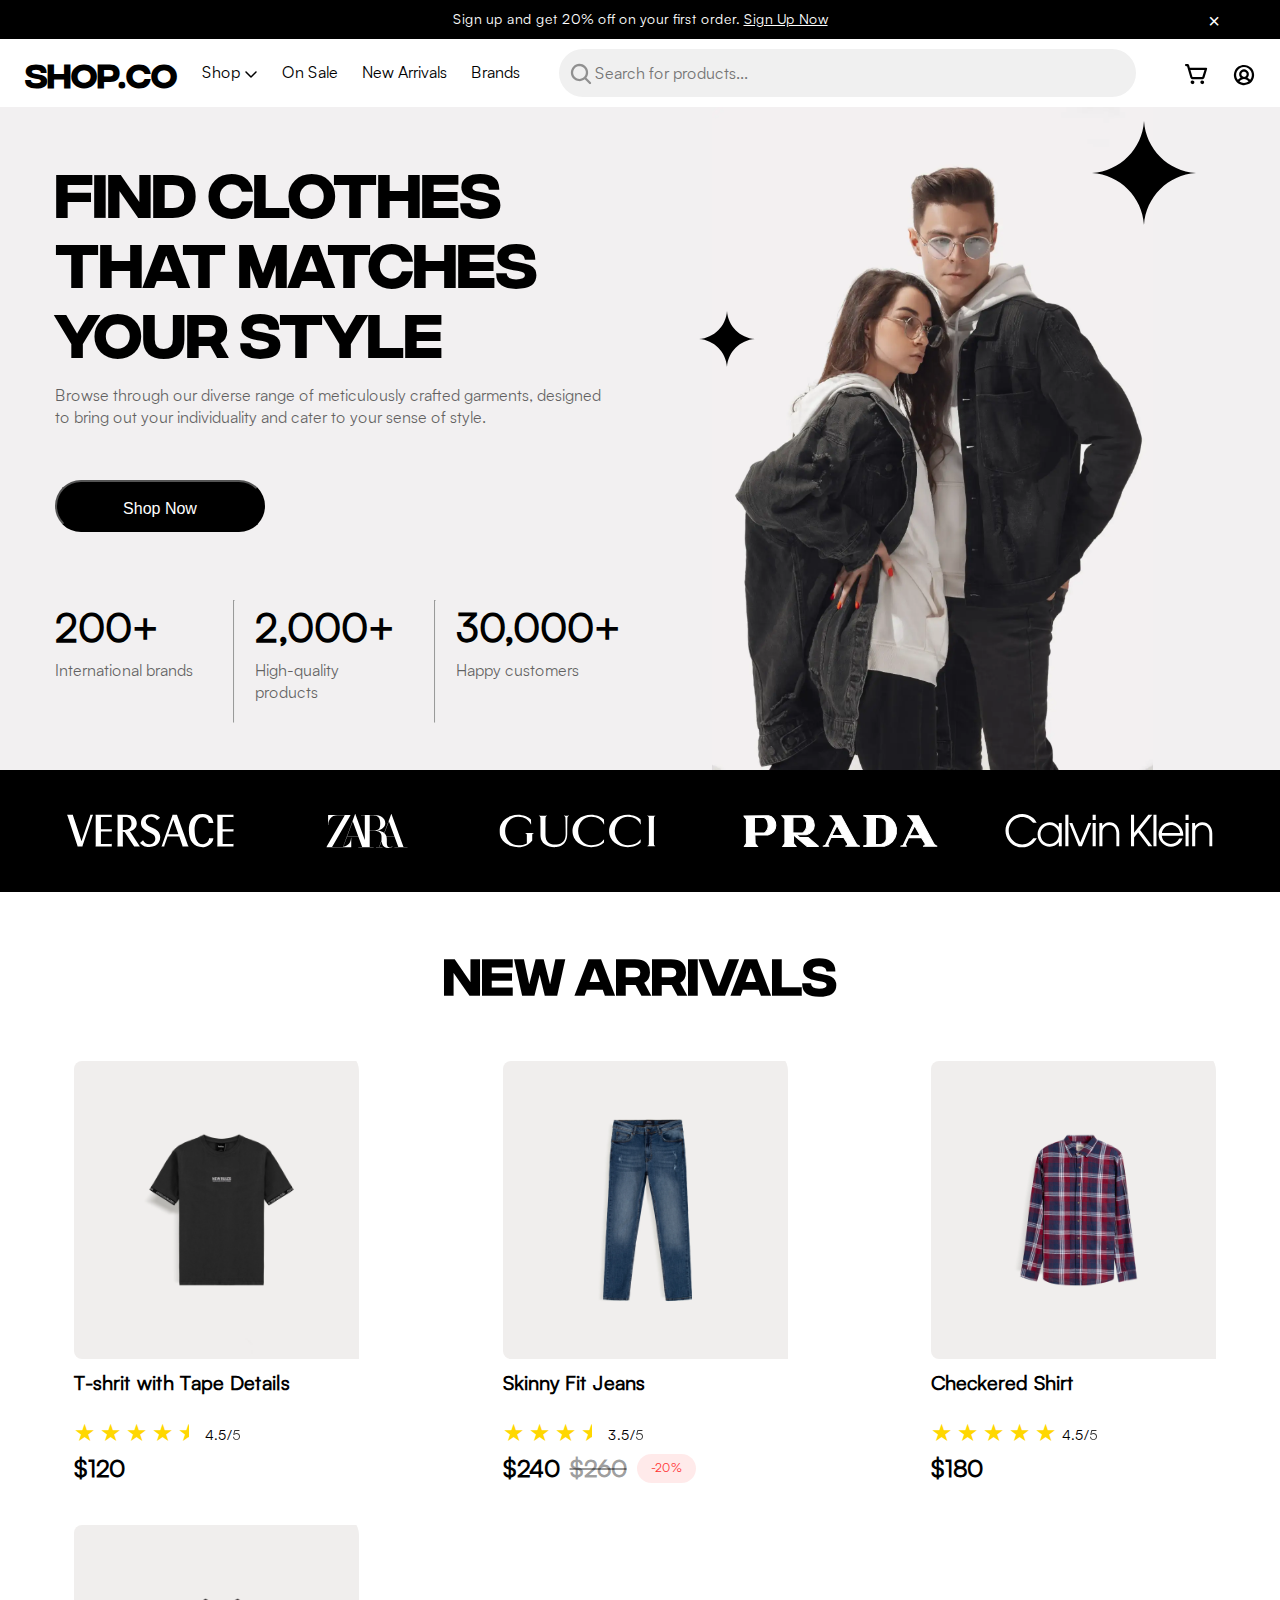
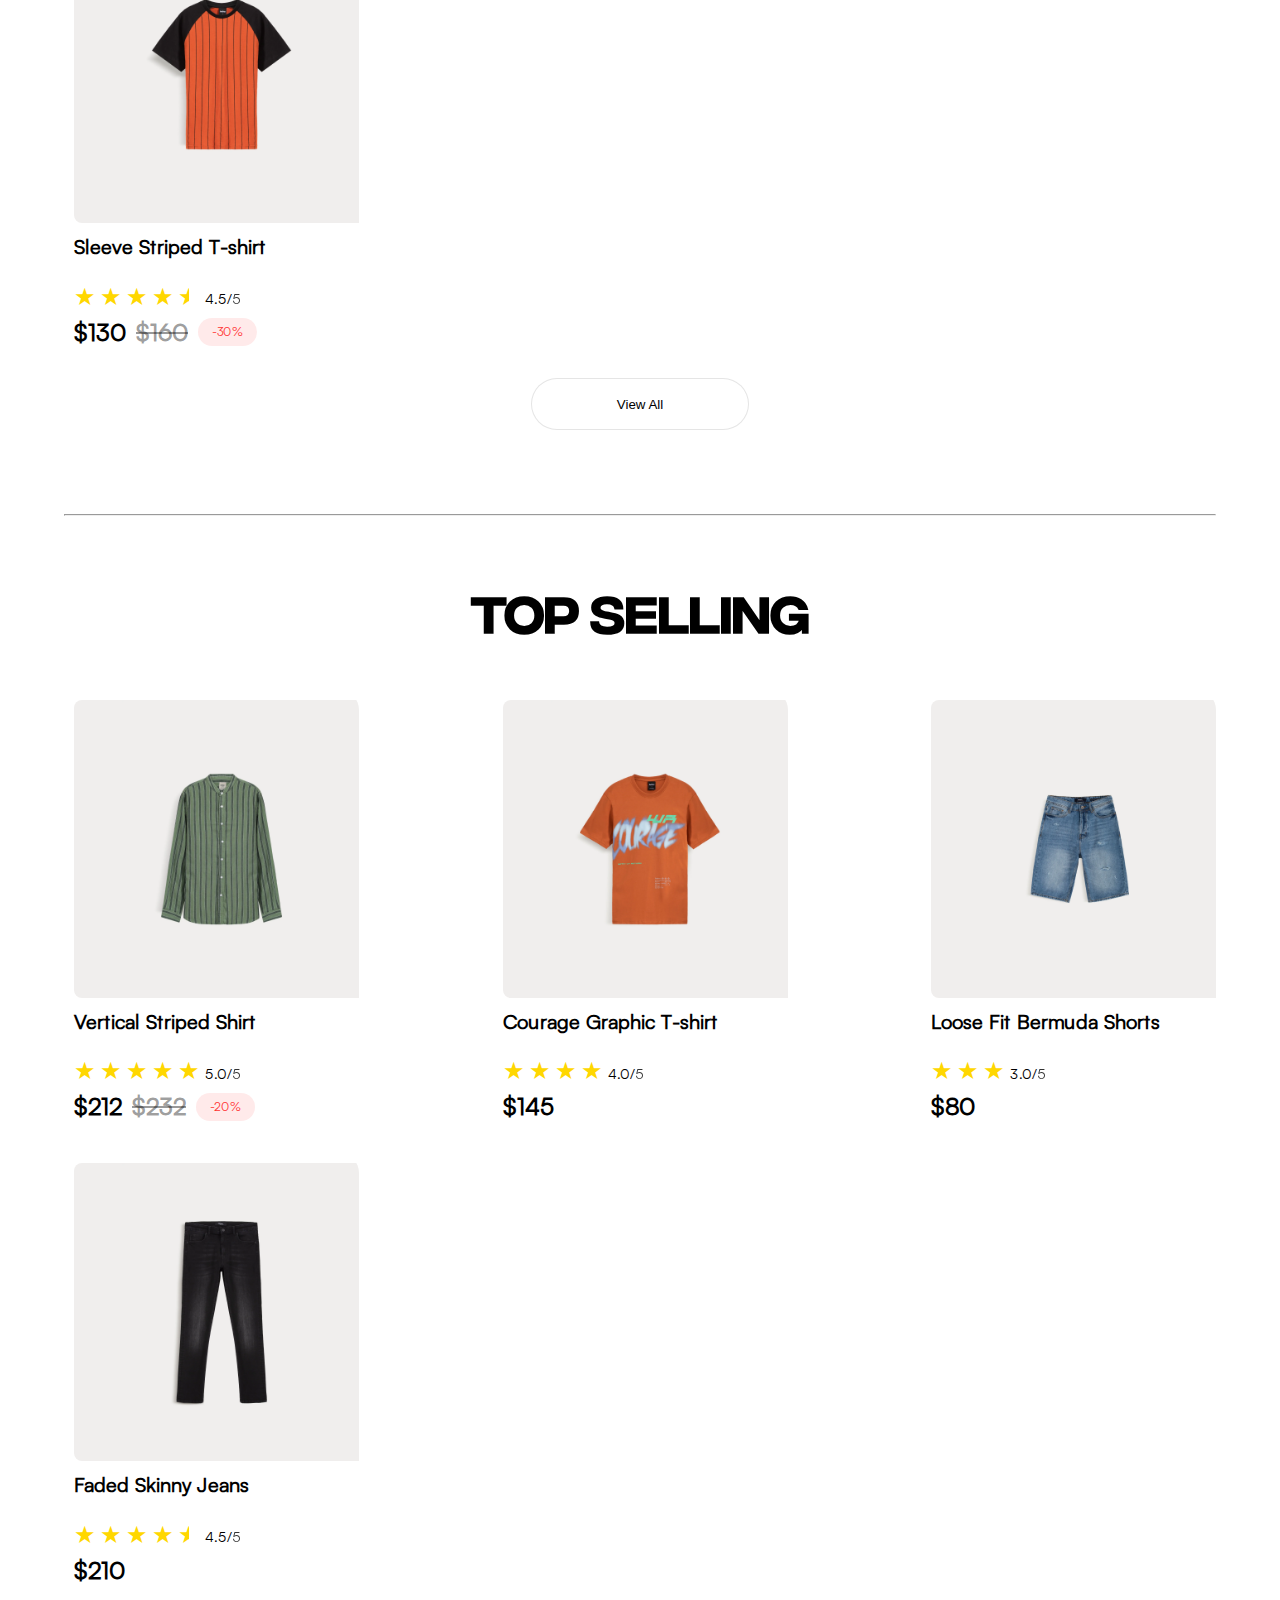
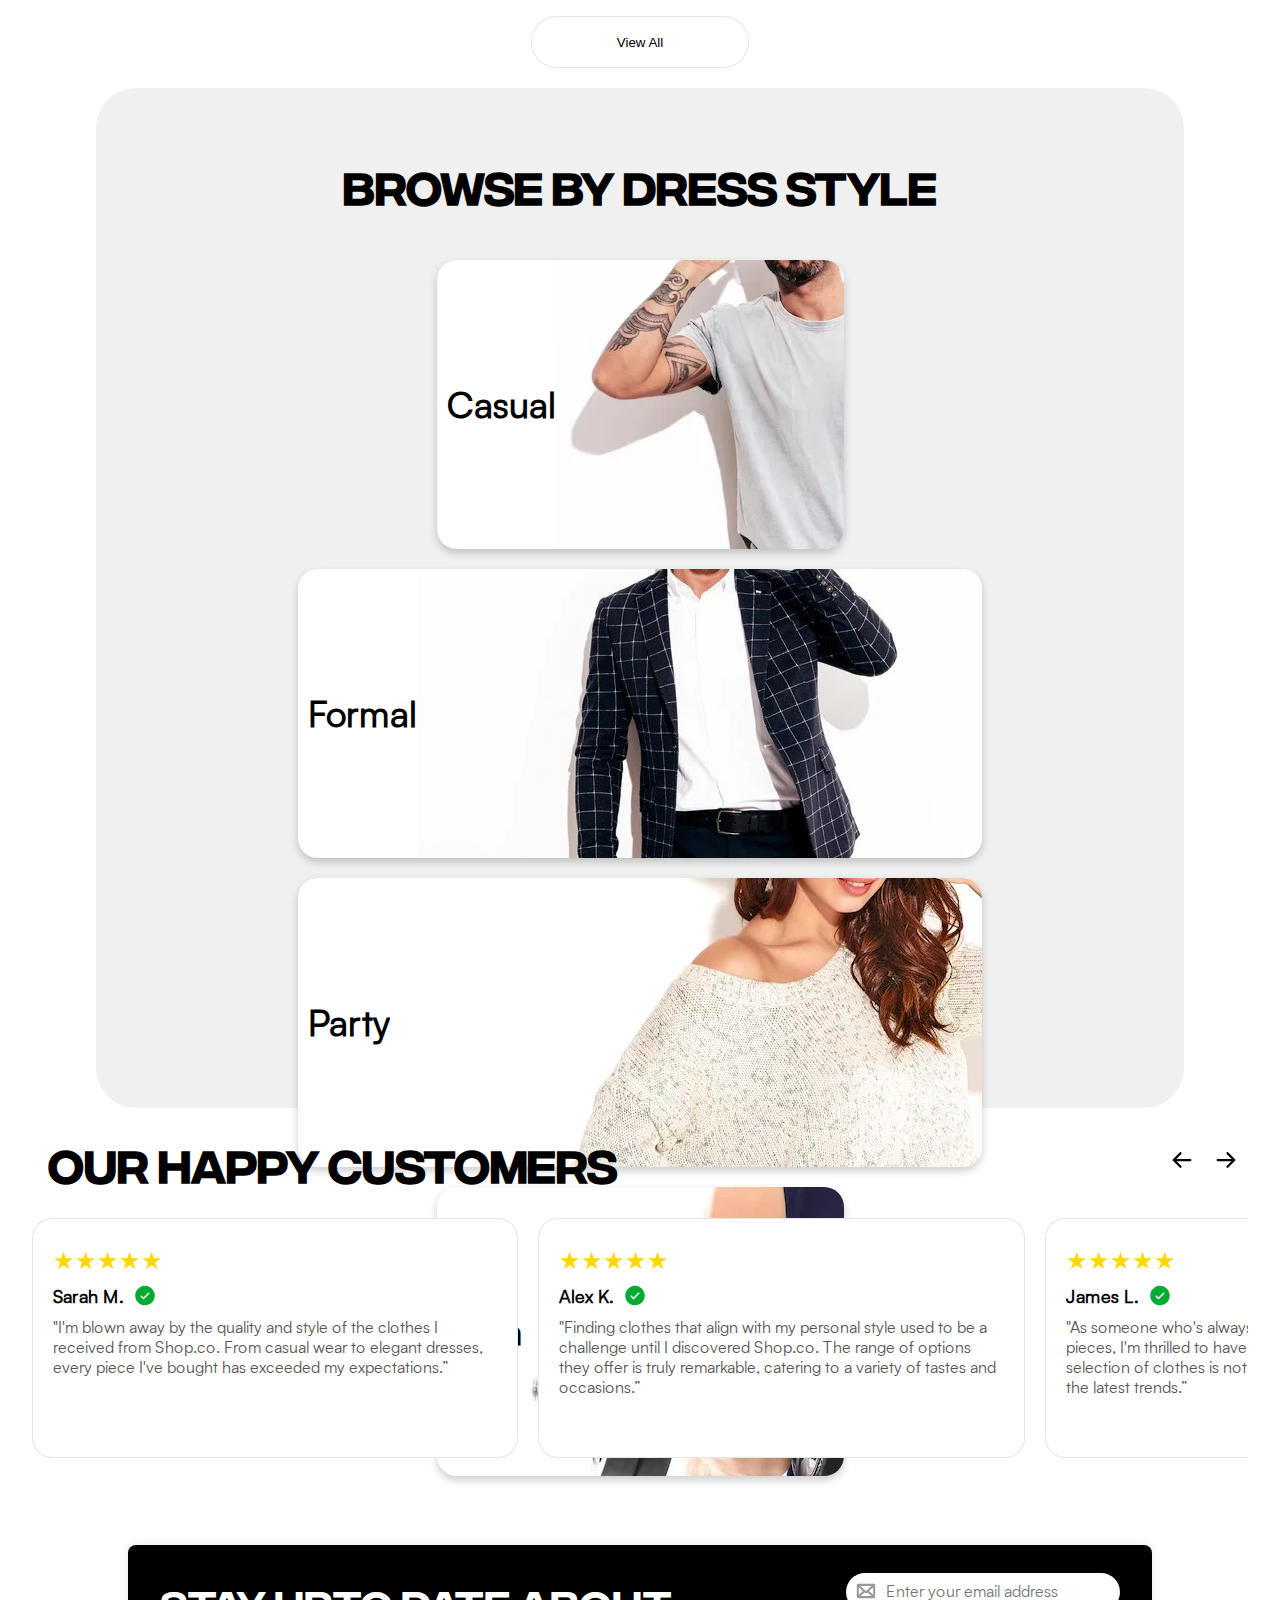
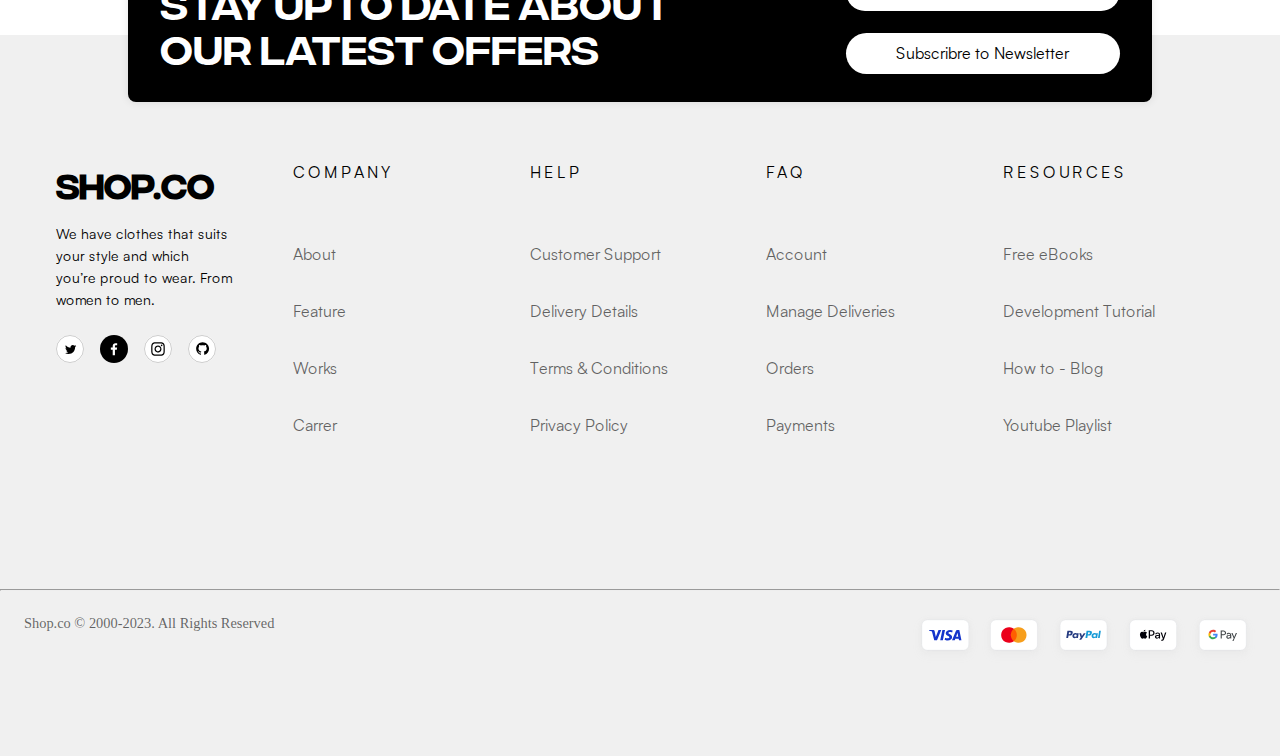
==== commit b991b410: "fix: button header" ====
--- a/index.html
+++ b/index.html
@@ -16,9 +16,7 @@
     <div class="promo">
       Sign up and get 20% off on your first order.
       <a href="#" class="sign-up" aria-label="Sign up button">Sign Up Now</a>
-      <button class="close-btn" aria-label="Close" aria-label="close button">
-        &times;
-      </button>
+      <button class="close-btn" aria-label="close button">&times;</button>
     </div>
 
     <header>
@@ -69,7 +67,10 @@
 
       <div class="search-bar">
         <button type="submit" aria-label="Submit search button">
-          <i class="fa-solid fa-magnifying-glass"></i>
+          <svg width="24" height="24" viewBox="0 0 24 24" fill="none" xmlns="http://www.w3.org/2000/svg">
+            <path d="M21.7959 20.2041L17.3437 15.75C18.6787 14.0104 19.3019 11.8282 19.087 9.64607C18.8722 7.4639 17.8353 5.44516 16.1867 3.99937C14.5382 2.55357 12.4014 1.78899 10.2098 1.86071C8.01829 1.93244 5.93607 2.8351 4.38558 4.38559C2.83509 5.93608 1.93243 8.0183 1.8607 10.2098C1.78898 12.4014 2.55356 14.5382 3.99936 16.1867C5.44515 17.8353 7.46389 18.8722 9.64606 19.087C11.8282 19.3019 14.0104 18.6787 15.75 17.3438L20.2059 21.8006C20.3106 21.9053 20.4348 21.9883 20.5715 22.0449C20.7083 22.1016 20.8548 22.1307 21.0028 22.1307C21.1508 22.1307 21.2973 22.1016 21.4341 22.0449C21.5708 21.9883 21.695 21.9053 21.7997 21.8006C21.9043 21.696 21.9873 21.5717 22.044 21.435C22.1006 21.2983 22.1298 21.1517 22.1298 21.0037C22.1298 20.8558 22.1006 20.7092 22.044 20.5725C21.9873 20.4358 21.9043 20.3115 21.7997 20.2069L21.7959 20.2041ZM4.12499 10.5C4.12499 9.23915 4.49888 8.0066 5.19938 6.95824C5.89987 5.90988 6.89551 5.09278 8.06039 4.61027C9.22527 4.12776 10.5071 4.00151 11.7437 4.2475C12.9803 4.49348 14.1162 5.10064 15.0078 5.9922C15.8994 6.88376 16.5065 8.01967 16.7525 9.2563C16.9985 10.4929 16.8722 11.7747 16.3897 12.9396C15.9072 14.1045 15.0901 15.1001 14.0418 15.8006C12.9934 16.5011 11.7608 16.875 10.5 16.875C8.80977 16.8733 7.18927 16.2011 5.99411 15.0059C4.79894 13.8107 4.12673 12.1902 4.12499 10.5Z" fill="black" fill-opacity="0.4"/>
+            </svg>
+            
         </button>
         <input
           type="text"
@@ -155,7 +156,7 @@
               src="/src/assets/images/trendy-fashionable-couple-posing.webp"
               aria-label="Fashionable Couple"
               width="auto"
-              height="auto"              
+              height="auto"
             />
             <svg
               width="104"
--- a/src/assets/css/menu.css
+++ b/src/assets/css/menu.css
@@ -153,11 +153,11 @@
   .search-bar button {
     position: absolute;
     margin-left: 10px;
-    font-size: 20px;
     border: none;
+    font-size: 40px;
     cursor: pointer;
-    color: black;
     background-color: transparent;
+    display: block;
   }
   
   .fa-magnifying-glass {
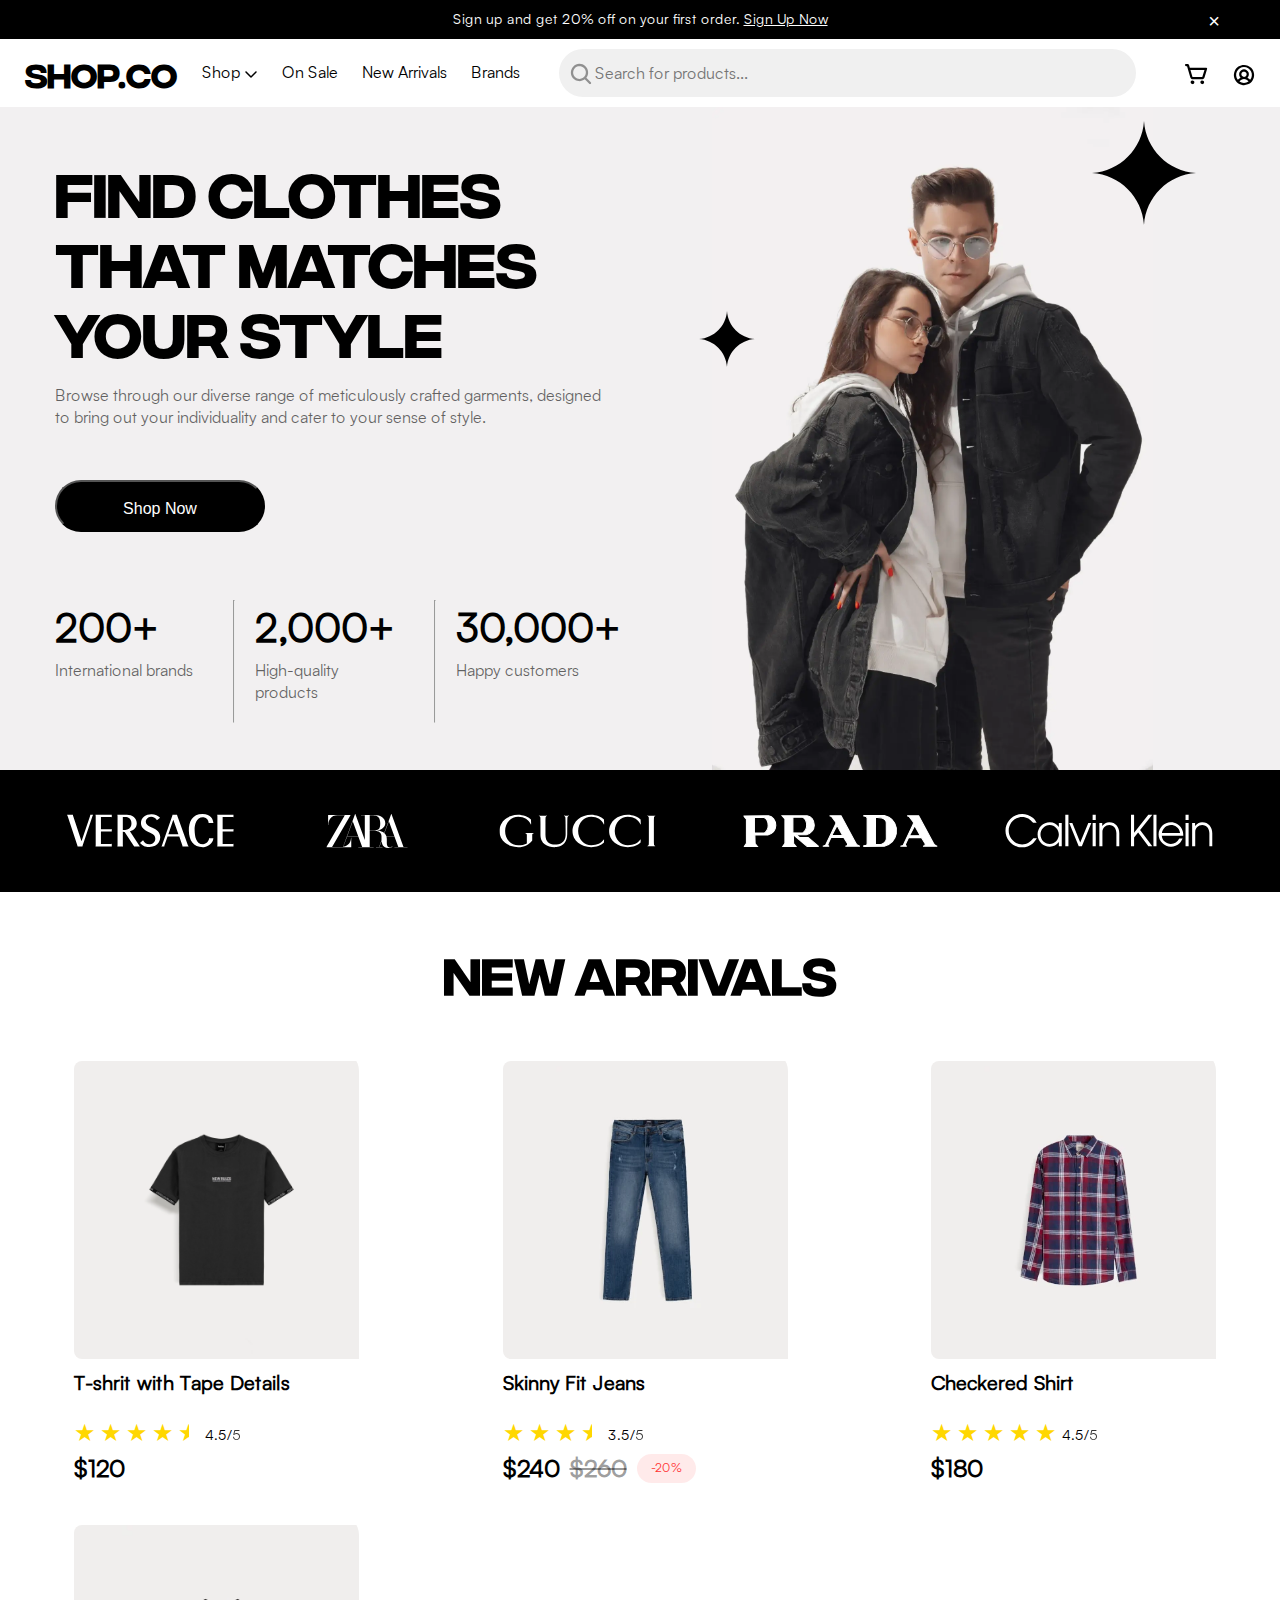
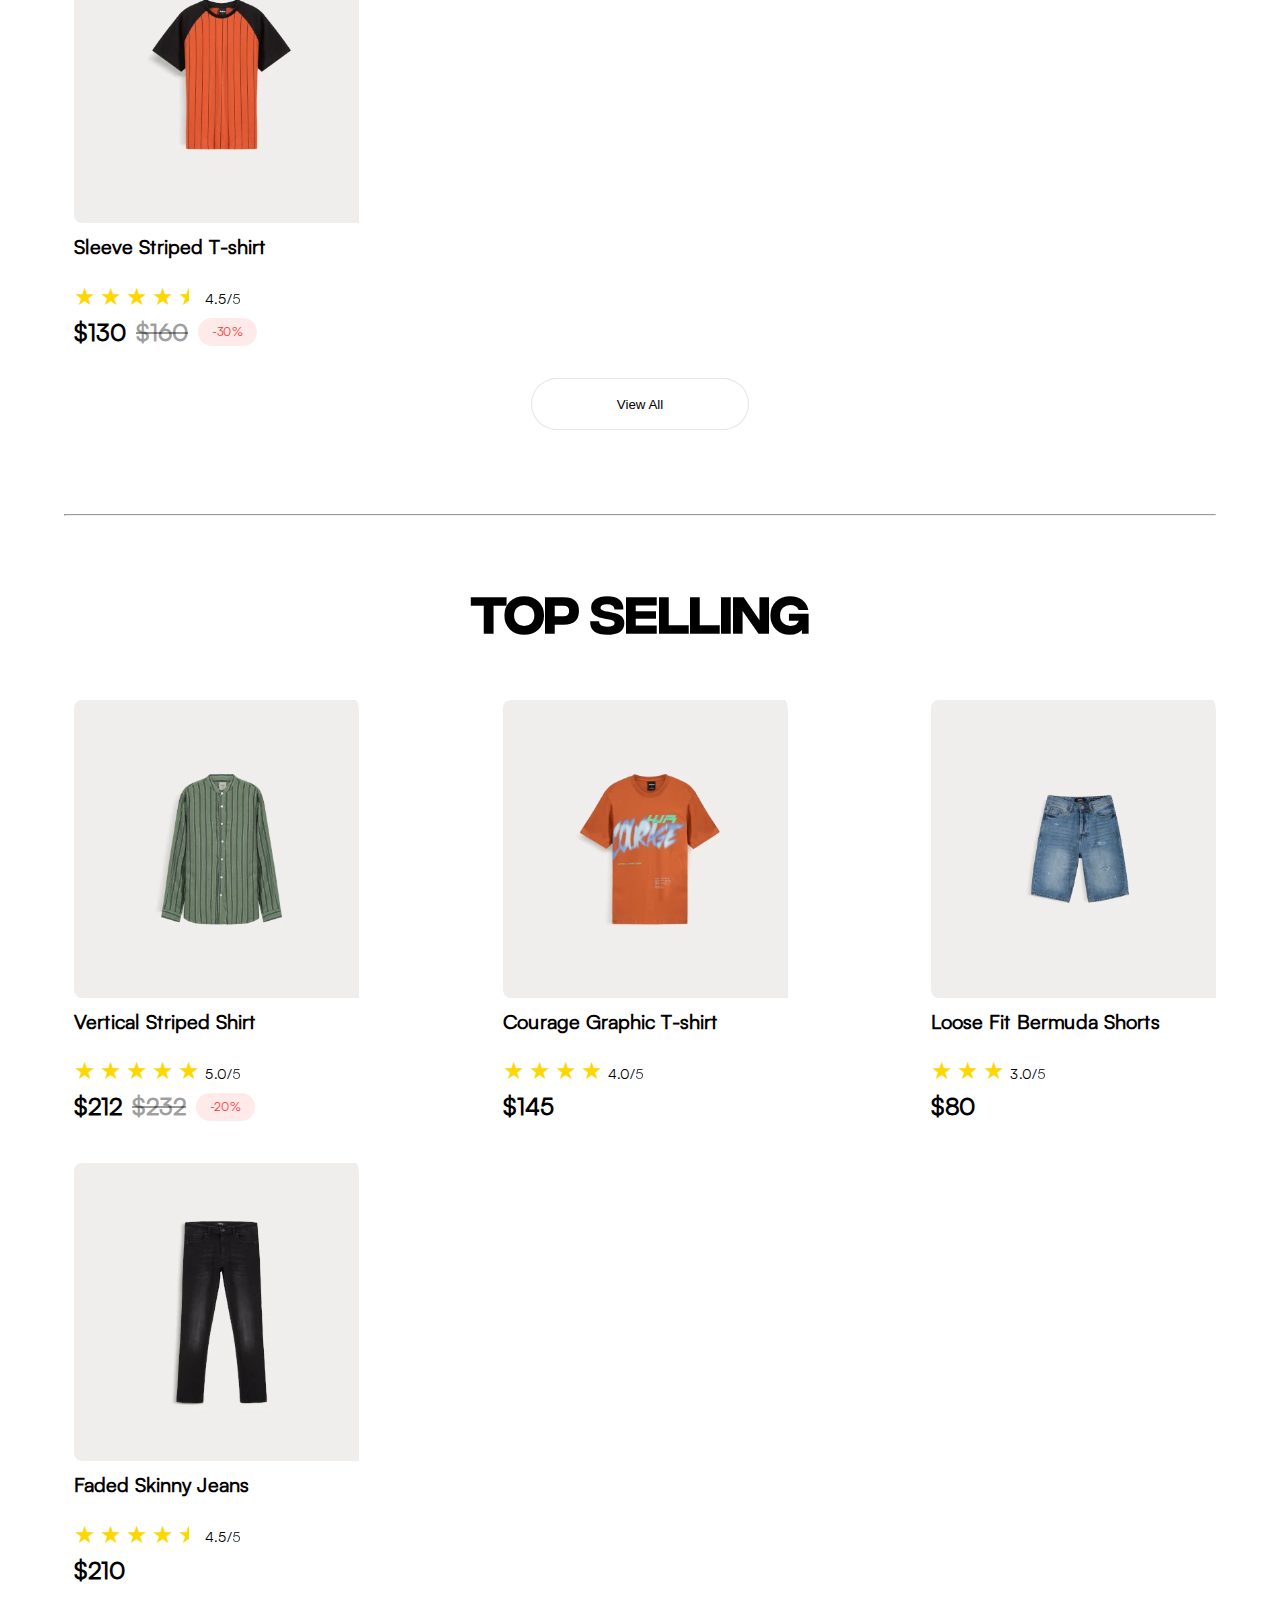
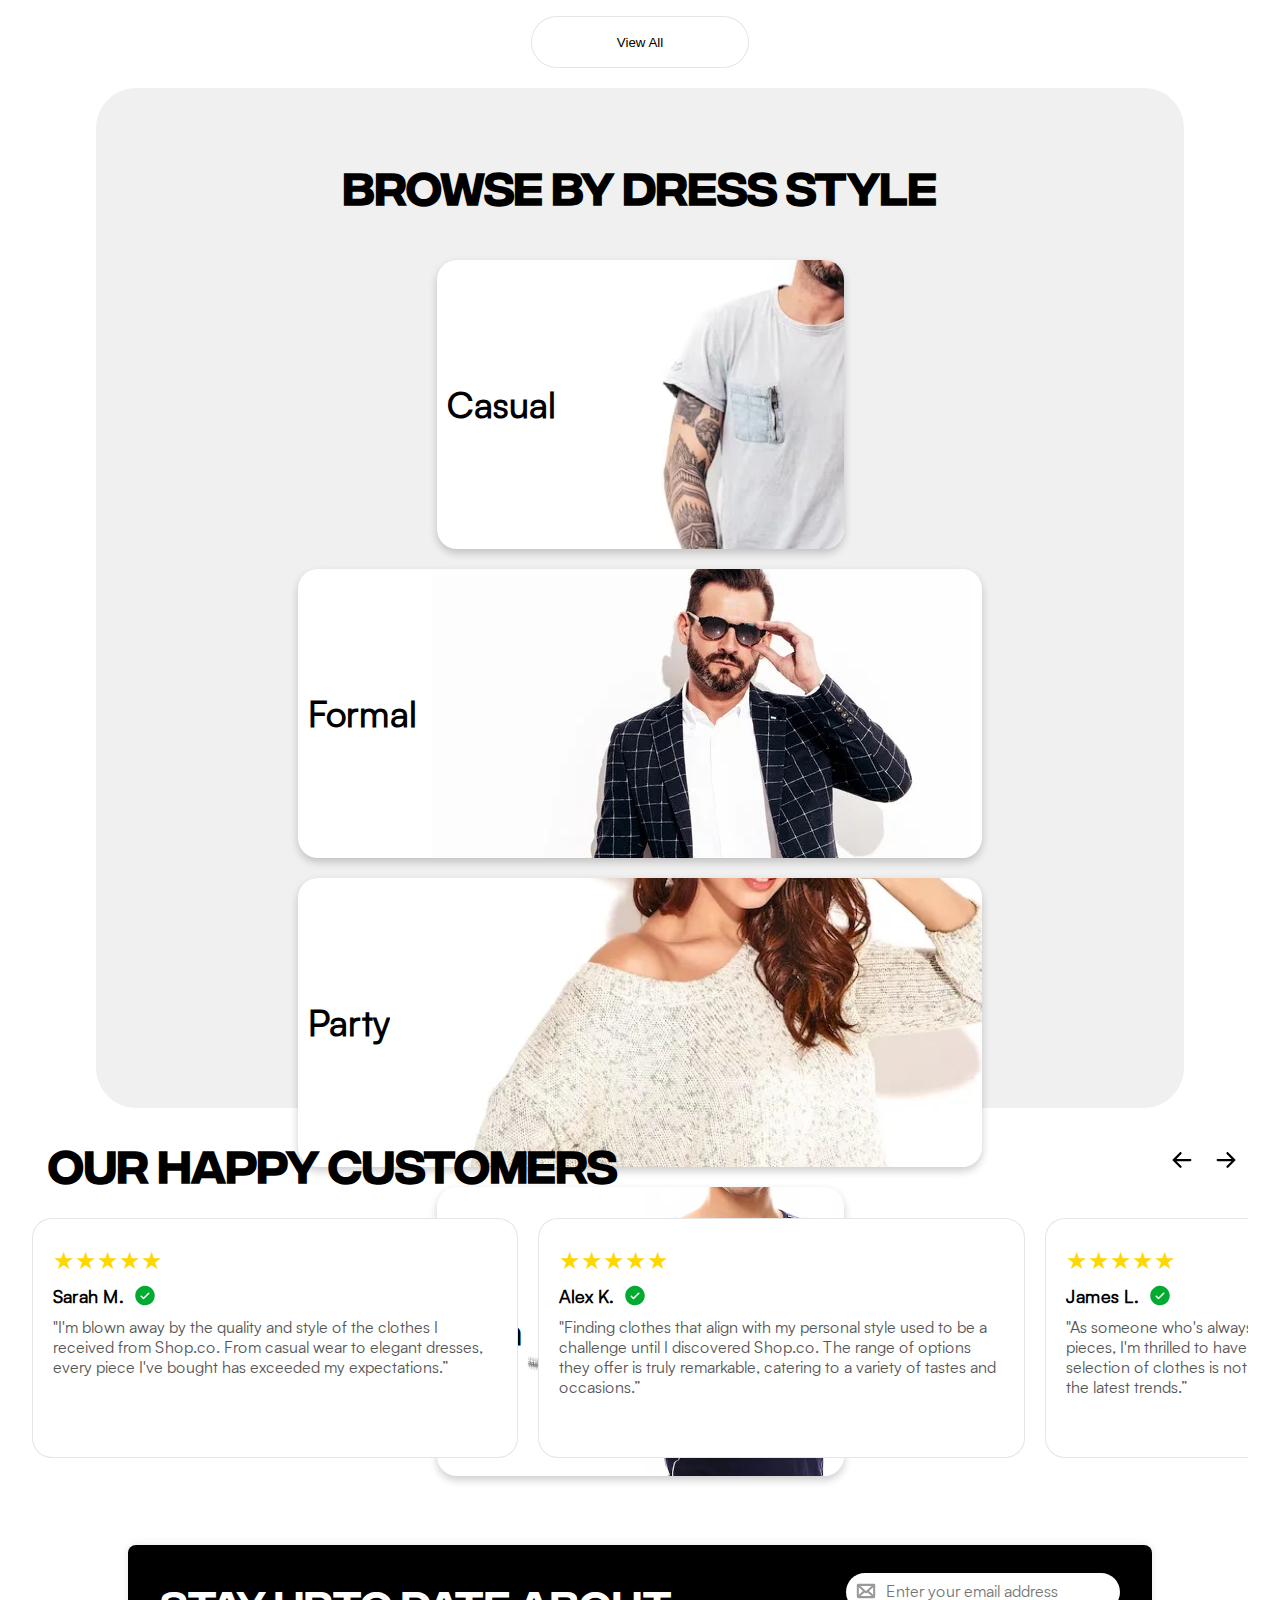
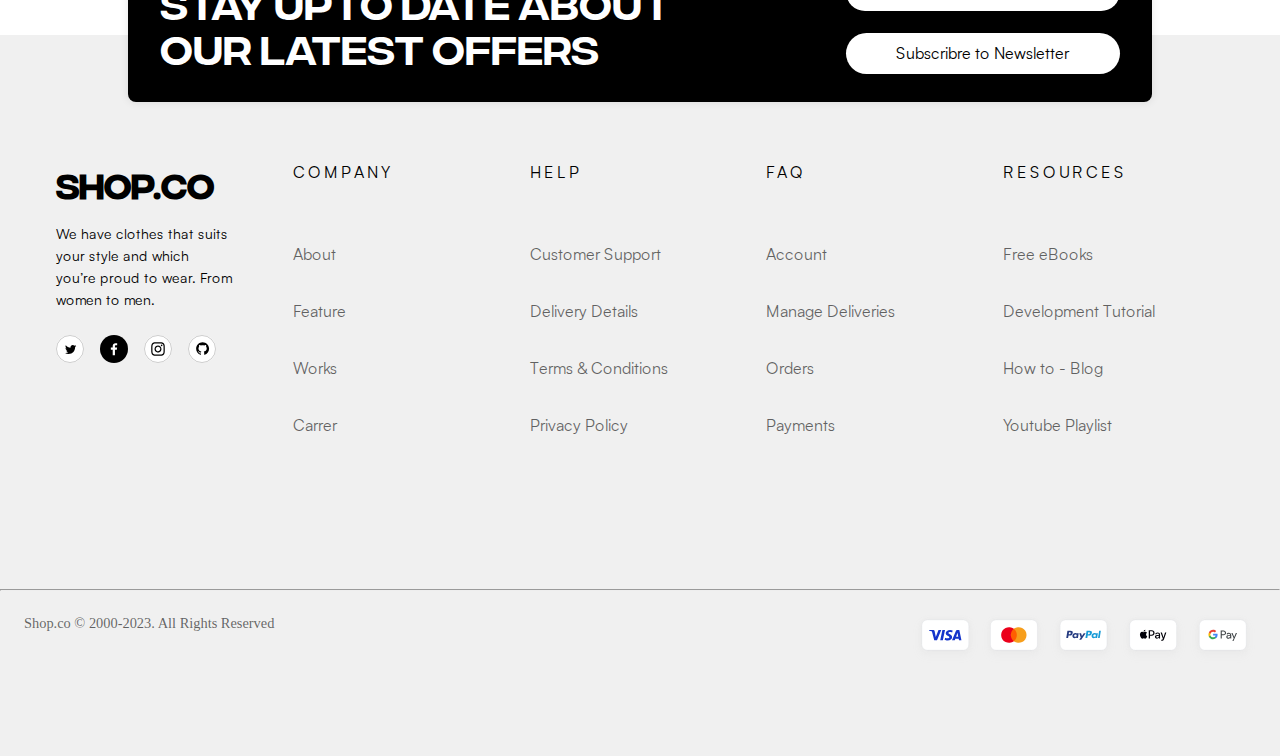
==== commit c6497ddc: "fix: image size 2.0" ====
--- a/index.html
+++ b/index.html
@@ -10,7 +10,9 @@
     <link rel="stylesheet" href="/src/assets/css/menu.css" />
     <link rel="stylesheet" href="/src/assets/css/footer.css" />
 
-    <script src="/src/js/pages/home/script.js" defer></script>
+    <script src="/src/js/pages/home/button-all.js" defer></script>
+    <script src="/src/js/pages/home/button-promo.js" defer></script>
+    <script src="/src/js/pages/home/slider.js" defer></script>
   </head>
   <body>
     <div class="promo">
@@ -21,7 +23,10 @@
 
     <header>
       <input type="checkbox" name="menu-toggler" id="toggler" />
-      <label for="toggler" class="fa-solid fa-bars"></label>
+      <label for="toggler" class="bars"><svg width="20" height="16" viewBox="0 0 20 16" fill="none" xmlns="http://www.w3.org/2000/svg">
+        <path d="M19.375 8C19.375 8.29837 19.2565 8.58452 19.0455 8.79549C18.8345 9.00647 18.5484 9.125 18.25 9.125H1.75C1.45163 9.125 1.16548 9.00647 0.954505 8.79549C0.743526 8.58452 0.625 8.29837 0.625 8C0.625 7.70163 0.743526 7.41548 0.954505 7.2045C1.16548 6.99353 1.45163 6.875 1.75 6.875H18.25C18.5484 6.875 18.8345 6.99353 19.0455 7.2045C19.2565 7.41548 19.375 7.70163 19.375 8ZM1.75 3.125H18.25C18.5484 3.125 18.8345 3.00647 19.0455 2.7955C19.2565 2.58452 19.375 2.29837 19.375 2C19.375 1.70163 19.2565 1.41548 19.0455 1.2045C18.8345 0.993526 18.5484 0.875 18.25 0.875H1.75C1.45163 0.875 1.16548 0.993526 0.954505 1.2045C0.743526 1.41548 0.625 1.70163 0.625 2C0.625 2.29837 0.743526 2.58452 0.954505 2.7955C1.16548 3.00647 1.45163 3.125 1.75 3.125ZM18.25 12.875H1.75C1.45163 12.875 1.16548 12.9935 0.954505 13.2045C0.743526 13.4155 0.625 13.7016 0.625 14C0.625 14.2984 0.743526 14.5845 0.954505 14.7955C1.16548 15.0065 1.45163 15.125 1.75 15.125H18.25C18.5484 15.125 18.8345 15.0065 19.0455 14.7955C19.2565 14.5845 19.375 14.2984 19.375 14C19.375 13.7016 19.2565 13.4155 19.0455 13.2045C18.8345 12.9935 18.5484 12.875 18.25 12.875Z" fill="black"/>
+        </svg>
+        </label>
       <a href="index.html" aria-label="Logo"><p>SHOP.CO</p></a>
 
       <nav class="navbar">
@@ -67,10 +72,19 @@
 
       <div class="search-bar">
         <button type="submit" aria-label="Submit search button">
-          <svg width="24" height="24" viewBox="0 0 24 24" fill="none" xmlns="http://www.w3.org/2000/svg">
-            <path d="M21.7959 20.2041L17.3437 15.75C18.6787 14.0104 19.3019 11.8282 19.087 9.64607C18.8722 7.4639 17.8353 5.44516 16.1867 3.99937C14.5382 2.55357 12.4014 1.78899 10.2098 1.86071C8.01829 1.93244 5.93607 2.8351 4.38558 4.38559C2.83509 5.93608 1.93243 8.0183 1.8607 10.2098C1.78898 12.4014 2.55356 14.5382 3.99936 16.1867C5.44515 17.8353 7.46389 18.8722 9.64606 19.087C11.8282 19.3019 14.0104 18.6787 15.75 17.3438L20.2059 21.8006C20.3106 21.9053 20.4348 21.9883 20.5715 22.0449C20.7083 22.1016 20.8548 22.1307 21.0028 22.1307C21.1508 22.1307 21.2973 22.1016 21.4341 22.0449C21.5708 21.9883 21.695 21.9053 21.7997 21.8006C21.9043 21.696 21.9873 21.5717 22.044 21.435C22.1006 21.2983 22.1298 21.1517 22.1298 21.0037C22.1298 20.8558 22.1006 20.7092 22.044 20.5725C21.9873 20.4358 21.9043 20.3115 21.7997 20.2069L21.7959 20.2041ZM4.12499 10.5C4.12499 9.23915 4.49888 8.0066 5.19938 6.95824C5.89987 5.90988 6.89551 5.09278 8.06039 4.61027C9.22527 4.12776 10.5071 4.00151 11.7437 4.2475C12.9803 4.49348 14.1162 5.10064 15.0078 5.9922C15.8994 6.88376 16.5065 8.01967 16.7525 9.2563C16.9985 10.4929 16.8722 11.7747 16.3897 12.9396C15.9072 14.1045 15.0901 15.1001 14.0418 15.8006C12.9934 16.5011 11.7608 16.875 10.5 16.875C8.80977 16.8733 7.18927 16.2011 5.99411 15.0059C4.79894 13.8107 4.12673 12.1902 4.12499 10.5Z" fill="black" fill-opacity="0.4"/>
-            </svg>
-            
+          <svg
+            width="24"
+            height="24"
+            viewBox="0 0 24 24"
+            fill="none"
+            xmlns="http://www.w3.org/2000/svg"
+          >
+            <path
+              d="M21.7959 20.2041L17.3437 15.75C18.6787 14.0104 19.3019 11.8282 19.087 9.64607C18.8722 7.4639 17.8353 5.44516 16.1867 3.99937C14.5382 2.55357 12.4014 1.78899 10.2098 1.86071C8.01829 1.93244 5.93607 2.8351 4.38558 4.38559C2.83509 5.93608 1.93243 8.0183 1.8607 10.2098C1.78898 12.4014 2.55356 14.5382 3.99936 16.1867C5.44515 17.8353 7.46389 18.8722 9.64606 19.087C11.8282 19.3019 14.0104 18.6787 15.75 17.3438L20.2059 21.8006C20.3106 21.9053 20.4348 21.9883 20.5715 22.0449C20.7083 22.1016 20.8548 22.1307 21.0028 22.1307C21.1508 22.1307 21.2973 22.1016 21.4341 22.0449C21.5708 21.9883 21.695 21.9053 21.7997 21.8006C21.9043 21.696 21.9873 21.5717 22.044 21.435C22.1006 21.2983 22.1298 21.1517 22.1298 21.0037C22.1298 20.8558 22.1006 20.7092 22.044 20.5725C21.9873 20.4358 21.9043 20.3115 21.7997 20.2069L21.7959 20.2041ZM4.12499 10.5C4.12499 9.23915 4.49888 8.0066 5.19938 6.95824C5.89987 5.90988 6.89551 5.09278 8.06039 4.61027C9.22527 4.12776 10.5071 4.00151 11.7437 4.2475C12.9803 4.49348 14.1162 5.10064 15.0078 5.9922C15.8994 6.88376 16.5065 8.01967 16.7525 9.2563C16.9985 10.4929 16.8722 11.7747 16.3897 12.9396C15.9072 14.1045 15.0901 15.1001 14.0418 15.8006C12.9934 16.5011 11.7608 16.875 10.5 16.875C8.80977 16.8733 7.18927 16.2011 5.99411 15.0059C4.79894 13.8107 4.12673 12.1902 4.12499 10.5Z"
+              fill="black"
+              fill-opacity="0.4"
+            />
+          </svg>
         </button>
         <input
           type="text"
@@ -155,8 +169,8 @@
             <img
               src="/src/assets/images/trendy-fashionable-couple-posing.webp"
               aria-label="Fashionable Couple"
-              width="auto"
-              height="auto"
+              width="995px"
+              height="663px"
             />
             <svg
               width="104"
@@ -300,7 +314,9 @@
         <div class="products">
           <div class="product">
             <div class="image-container">
-              <img src="/src/assets/images/image.webp" aria-label="Product 1" />
+              <img src="/src/assets/images/image.webp" aria-label="Product 1" 
+              width="296"
+              height="444"/>              
             </div>
             <h3>T-shrit with Tape Details</h3>
             <div class="rating" data-rating="4.5">
@@ -317,7 +333,9 @@
           </div>
           <div class="product">
             <div class="image-container">
-              <img src="/src/assets/images/jeans.webp" aria-label="Product 2" />
+              <img src="/src/assets/images/jeans.webp" aria-label="Product 2" 
+              width="296"
+              height="444"/>
             </div>
             <h3>Skinny Fit Jeans</h3>
             <div class="rating" data-rating="4.7">
@@ -339,6 +357,10 @@
               <img
                 src="/src/assets/images/long sleeve.webp"
                 aria-label="Product 3"
+                width="296"
+                height="444"
+                width="296"
+                height="444"
               />
             </div>
             <h3>Checkered Shirt</h3>
@@ -359,6 +381,9 @@
               <img
                 src="/src/assets/images/t-shirt.webp"
                 aria-label="Product 4"
+                width="296"
+                height="444"
+                loading="lazy"
               />
             </div>
 
@@ -383,7 +408,11 @@
         <div class="more-products">
           <div class="product">
             <div class="image-container">
-              <img src="/src/assets/images/image.webp" aria-label="Product 1" />
+              <img src="/src/assets/images/image.webp" aria-label="Product 1" 
+              width="296"
+                height="444"
+                loading="lazy"
+                />
             </div>
             <h3>T-shrit with Tape Details</h3>
             <div class="rating" data-rating="4.5">
@@ -400,7 +429,11 @@
           </div>
           <div class="product">
             <div class="image-container">
-              <img src="/src/assets/images/image.webp" aria-label="Product 1" />
+              <img src="/src/assets/images/image.webp" aria-label="Product 1" 
+              width="296"
+                height="444"
+                loading="lazy"
+                />
             </div>
             <h3>T-shrit with Tape Details</h3>
             <div class="rating" data-rating="4.5">
@@ -417,7 +450,11 @@
           </div>
           <div class="product">
             <div class="image-container">
-              <img src="/src/assets/images/image.webp" aria-label="Product 1" />
+              <img src="/src/assets/images/image.webp" aria-label="Product 1" 
+              width="296"
+                height="444"
+                loading="lazy"
+                />
             </div>
             <h3>T-shrit with Tape Details</h3>
             <div class="rating" data-rating="4.5">
@@ -434,7 +471,11 @@
           </div>
           <div class="product">
             <div class="image-container">
-              <img src="/src/assets/images/image.webp" aria-label="Product 1" />
+              <img src="/src/assets/images/image.webp" aria-label="Product 1"
+              width="296"
+              height="444"
+              loading="lazy"
+              />
             </div>
             <h3>T-shrit with Tape Details</h3>
             <div class="rating" data-rating="4.5">
@@ -486,6 +527,8 @@
               <img
                 src="/src/assets/images/t-shirt2.webp"
                 aria-label="Product 2"
+                width="296"
+                height="444"
               />
             </div>
 
@@ -506,6 +549,8 @@
               <img
                 src="/src/assets/images/shorts2.webp"
                 aria-label="Product 3"
+                width="296"
+                height="444"
               />
             </div>
 
@@ -525,6 +570,8 @@
               <img
                 src="/src/assets/images/jeans2.webp"
                 aria-label="Product 4"
+                width="296"
+                height="444"
               />
             </div>
 
@@ -546,7 +593,10 @@
         <div class="more-products">
           <div class="product">
             <div class="image-container">
-              <img src="/src/assets/images/image.webp" aria-label="Product 1" />
+              <img src="/src/assets/images/image.webp" aria-label="Product 1"
+              width="296"
+              height="444"
+              loading="lazy" />
             </div>
             <h3>T-shrit with Tape Details</h3>
             <div class="rating" data-rating="4.5">
@@ -563,7 +613,10 @@
           </div>
           <div class="product">
             <div class="image-container">
-              <img src="/src/assets/images/image.webp" aria-label="Product 1" />
+              <img src="/src/assets/images/image.webp" aria-label="Product 1"
+              width="296"
+              height="444"
+              loading="lazy" />
             </div>
             <h3>T-shrit with Tape Details</h3>
             <div class="rating" data-rating="4.5">
@@ -580,7 +633,10 @@
           </div>
           <div class="product">
             <div class="image-container">
-              <img src="/src/assets/images/image.webp" aria-label="Product 1" />
+              <img src="/src/assets/images/image.webp" aria-label="Product 1" 
+              width="296"
+              height="444"
+              loading="lazy"/>
             </div>
             <h3>T-shrit with Tape Details</h3>
             <div class="rating" data-rating="4.5">
@@ -597,7 +653,10 @@
           </div>
           <div class="product">
             <div class="image-container">
-              <img src="/src/assets/images/image.webp" aria-label="Product 1" />
+              <img src="/src/assets/images/image.webp" aria-label="Product 1" 
+              width="296"
+              height="444"
+              loading="lazy"/>
             </div>
             <h3>T-shrit with Tape Details</h3>
             <div class="rating" data-rating="4.5">
@@ -626,8 +685,8 @@
                 src="/src/assets/images/banner-casual.webp"
                 aria-label="Casual"
                 class="dress-image"
-                width="auto"
-                height="auto"
+                width="487px"
+                height="599px"
               />
             </div>
           </div>
@@ -650,8 +709,8 @@
                 src="/src/assets/images/banner-party.webp"
                 aria-label="Party"
                 class="dress-image"
-                width="auto"
-                height="auto"
+                width="629px"
+                height="684px"
               />
             </div>
           </div>
@@ -662,8 +721,8 @@
                 src="/src/assets/images/banner-gym.webp"
                 aria-label="Gym"
                 class="dress-image"
-                width="auto"
-                height="auto"
+                width="487px"
+                height="599px"
               />
             </div>
           </div>
--- a/src/assets/css/pages/home/home.css
+++ b/src/assets/css/pages/home/home.css
@@ -953,7 +953,10 @@
   }
 }
 
-
+.testimonial-item.blurred {
+  filter: blur(5px);
+  transition: filter 0.5s ease;
+}
 
 /*----------------------------- Newsletter ---------------------------------------*/
 
--- a/src/assets/css/menu.css
+++ b/src/assets/css/menu.css
@@ -1,307 +1,300 @@
 .promo {
-    background-color: var(--primary-color);
-    color: white;
-    padding: 10px;
-    text-align: center;
-    width: 100%;
-    font-family: "Satoshi", sans-serif;
-    font-size: 14px;
-    font-weight: 400;
-    line-height: 18.9px;
-    position: relative;
-  }
-  
-  .promo .sign-up {
-    font-family: "Satoshi", sans-serif;
-    font-size: 14px;
-    font-weight: 500;
-    line-height: 18.9px;
-    text-decoration: underline;
-    color: white;
-  }
-  
-  .promo .close-btn {
-    position: absolute;
-    top: 10px;
-    right: 0;
-    background: none;
-    border: none;
+  background-color: var(--primary-color);
+  color: white;
+  padding: 10px;
+  text-align: center;
+  width: 100%;
+  font-family: "Satoshi", sans-serif;
+  font-size: 14px;
+  font-weight: 400;
+  line-height: 18.9px;
+  position: relative;
+}
+
+.promo .sign-up {
+  font-family: "Satoshi", sans-serif;
+  font-size: 14px;
+  font-weight: 500;
+  line-height: 18.9px;
+  text-decoration: underline;
+  color: white;
+}
+
+.promo .close-btn {
+  position: absolute;
+  top: 10px;
+  right: 0;
+  background: none;
+  border: none;
+  font-size: 20px;
+  color: white;
+  cursor: pointer;
+  margin-right: 60px;
+}
+
+header {
+  position: relative;
+  left: 0;
+  right: 0;
+  color: var(--primary-color);
+  display: flex;
+  align-items: center;
+  justify-content: space-evenly;
+  margin: 10px 0;
+}
+
+header p {
+  font-family: "Integral CF";
+  font-size: 32px;
+  font-weight: 700;
+  line-height: 38.4px;
+  color: var(--primary-color);
+}
+
+header .navbar {
+  display: flex;
+  align-items: center;
+}
+
+header .navbar ul {
+  display: flex;
+  list-style: none;
+  width: 321px;
+  height: 22px;
+  gap: 24px;
+}
+
+header .navbar ul li a {
+  font-size: 16px;
+  font-family: "Satoshi";
+  font-weight: 400;
+  line-height: 21.6px;
+  color: var(--primary-color);
+}
+
+.navbar .dropdown {
+  position: relative;
+}
+
+.navbar .dropdown-menu {
+  display: none;
+  position: absolute;
+  top: 100%;
+  left: 0;
+  border: 1px solid #ccc;
+  box-shadow: 0 0.5rem 1rem rgba(0, 0, 0, 0.1);
+  list-style: none;
+  padding: 10px 0;
+  margin: 0;
+}
+
+.navbar .dropdown-menu li {
+  padding: 5px 20px;
+  background-color: white;
+}
+
+.navbar .dropdown-menu li a {
+  color: var(--primary-color);
+  display: block;
+  padding: 10px;
+}
+
+.navbar .dropdown-menu li a:hover {
+  background-color: #f0f0f0;
+}
+
+.navbar .dropdown:hover .dropdown-menu {
+  display: block;
+}
+
+header .icons a {
+  font-size: 2.5rem;
+  margin-left: 1.5rem;
+  color: var(--primary-color);
+}
+
+header #toggler {
+  display: none;
+}
+
+header .bars {
+  font-size: 2rem;
+  color: black;
+  padding: 0.5rem 1.5rem;
+  cursor: pointer;
+  display: none;
+  align-items: center;
+  justify-content: center;
+}
+
+.search-bar {
+  display: flex;
+  align-items: center;
+  margin-left: 10px;
+  max-width: 577px;
+  width: 100%;
+}
+
+.search-bar input[type="text"] {
+  padding: 12px 36px;
+  width: 100%;
+  height: 48px;
+  border: none;
+  border-radius: 62px;
+  background-color: var(--search-color);
+  font-family: "Satoshi";
+  font-size: 16px;
+  font-weight: 400;
+  line-height: 21.6px;
+  text-align: left;
+}
+
+.search-bar input[type="text"]::placeholder {
+  margin-left: -40px;
+}
+
+.search-bar button {
+  position: absolute;
+  margin-left: 10px;
+  border: none;
+  font-size: 40px;
+  cursor: pointer;
+  background-color: transparent;
+  display: block;
+  color: black;
+}
+
+.icons {
+  display: flex;
+  align-items: center;
+}
+
+.icons a {
+  color: var(--primary-color);
+  font-size: 18px;
+  transition: color 0.3s;
+}
+
+.icons a:hover {
+  color: var(--search-color);
+}
+
+/*------- media queries ----------*/
+
+@media (max-width: 1024px) {
+  .close-btn {
+    margin-right: 0;
+  }
+
+  header p {
     font-size: 20px;
-    color: white;
-    cursor: pointer;
-    margin-right: 60px;
-  }
-  
-  header {
-    position: relative;
-    left: 0;
-    right: 0;
-    color: var(--primary-color);
-    display: flex;
-    align-items: center;
-    justify-content: space-evenly;
-    margin: 10px 0;
-  }
-  
-  header p {
-    font-family: "Integral CF";
-    font-size: 32px;
-    font-weight: 700;
-    line-height: 38.4px;
-    color: var(--primary-color);
-  }
-  
-  header .navbar {
-    display: flex;
-    align-items: center;
-  }
-  
-  header .navbar ul {
-    display: flex;
-    list-style: none;
-    width: 321px;
-    height: 22px;
-    gap: 24px;
-  }
-  
-  header .navbar ul li a {
-    font-size: 16px;
-    font-family: "Satoshi";
-    font-weight: 400;
-    line-height: 21.6px;
-    color: var(--primary-color);
-  }
-  
-  .navbar .dropdown {
-    position: relative;
-  }
-  
-  .navbar .dropdown-menu {
-    display: none;
-    position: absolute;
-    top: 100%;
-    left: 0;
-    border: 1px solid #ccc;
-    box-shadow: 0 0.5rem 1rem rgba(0, 0, 0, 0.1);
-    list-style: none;
-    padding: 10px 0;
-    margin: 0;
-  }
-  
-  .navbar .dropdown-menu li {
-    padding: 5px 20px;
-    background-color: white;
-  }
-  
-  .navbar .dropdown-menu li a {
-    color: var(--primary-color);
-    display: block;
-    padding: 10px;
-  }
-  
-  .navbar .dropdown-menu li a:hover {
-    background-color: #f0f0f0;
-  }
-  
-  .navbar .dropdown:hover .dropdown-menu {
-    display: block;
-  }
-  
-  header .icons a {
-    font-size: 2.5rem;
-    margin-left: 1.5rem;
-    color: var(--primary-color);
-  }
-  
-  header #toggler {
-    display: none;
-  }
-  
-  header .fa-bars {
-    font-size: 3rem;
-    color: black;
-    border-radius: 0.5rem;
-    padding: 0.5rem 1.5rem;
-    cursor: pointer;
-    display: none;
-  }
+    margin-bottom: 1%;
+  }
+
   .search-bar {
     display: flex;
     align-items: center;
     margin-left: 10px;
-    max-width: 577px;
+    max-width: 300px;
     width: 100%;
   }
-  
+}
+
+@media (max-width: 768px) { 
+  header .bars {
+    display: block;
+  }
+
+  header .navbar {
+    display: none;
+    flex-direction: column;
+    position: absolute;
+    top: 100%;
+    left: 0;
+    right: 0;
+    background-color: white;
+    border-top: 0.1rem solid black;
+    z-index: 999;
+  }
+
+  header #toggler:checked~.navbar {
+    display: flex;
+  }
+
+  header .navbar ul {
+    display: flex;
+    flex-direction: column;
+    margin: 0;
+    padding: 0;
+  }
+
+  header .navbar ul li {
+    margin: 1.5rem 0;
+  }
+
+  header .navbar ul li a {
+    padding: 50px 80px;
+    width: 100%;
+    text-align: center;
+    background-color: white;
+  }
+
   .search-bar input[type="text"] {
-    padding: 12px 36px;
-    width: 100%;
-    height: 48px;
-    border: none;
-    border-radius: 62px;
-    background-color: var(--search-color);
-    font-family: "Satoshi";
-    font-size: 16px;
+    display: none;
+  }
+
+  .search-bar {
+    display: flex;
+    justify-content: flex-end;
+    margin: 0;    
+  }
+
+  svg path {    
+    fill-opacity: 1;
+  }
+
+}
+
+@media (max-width: 425px) {
+  header p {
+    font-size: 30px;
+    margin-bottom: 1%;
+  }
+
+  .banner-content h1 {
+    font-size: 48px;
+    line-height: 46px;
+  }
+
+  .promo {
+    padding: 10px;
+    font-size: 12px;
     font-weight: 400;
-    line-height: 21.6px;
-    text-align: left;
-  }
-  .search-bar input[type="text"]::placeholder {
-    margin-left: -40px;
-  }
-  
-  .search-bar button {
-    position: absolute;
-    margin-left: 10px;
-    border: none;
-    font-size: 40px;
-    cursor: pointer;
-    background-color: transparent;
-    display: block;
-  }
-  
-  .fa-magnifying-glass {
-    color: #00000066;
-  }
-  .icons {
-    display: flex;
-    align-items: center;
-  }
-  
-  .icons a {
-    color: var(--primary-color);
-    font-size: 18px;
-    transition: color 0.3s;
-  }
-  
-  .icons a:hover {
-    color: var(--search-color);
-  }
-  
-  /*------- media queries ----------*/
-  
-  @media (max-width: 1024px) {
-    .close-btn {
-      margin-right: 0;
-    }
-  }
-  
-  @media (max-width: 768px) {
-    header {
-      justify-content: space-between;
-    }
-  
-    header .fa-bars {
-      display: block;
-    }
-  
-    header .navbar {
-      display: none;
-      flex-direction: column;
-      position: absolute;
-      top: 100%;
-      left: 0;
-      right: 0;
-      background-color: white;
-      border-top: 0.1rem solid black;
-      z-index: 999;
-    }
-  
-    header #toggler:checked ~ .navbar {
-      display: flex;
-    }
-  
-    header .navbar ul {
-      display: flex;
-      flex-direction: column;
-      margin: 0;
-      padding: 0;
-    }
-  
-    header .navbar ul li {
-      margin: 1.5rem 0;
-    }
-  
-    header .navbar ul li a {
-      padding: 50px 80px;
-      width: 100%;
-      text-align: center;
-      background-color: white;
-    }
-  
-    .search-bar input[type="text"] {
-      display: none;
-    }
-  
-    .search-bar {
-      display: flex;
-      justify-content: flex-end;
-      margin: 0;
-    }
-  
-    .search-bar button {
-      margin-left: 0;
-    }
-  
-    .fa-magnifying-glass {
-      color: var(--primary-color);
-    }
-  }
-  
-  @media (max-width: 1024px) {
-    header p {
-      font-size: 20px;
-      margin-bottom: 1%;
-    }
-    .search-bar {
-      display: flex;
-      align-items: center;
-      margin-left: 10px;
-      max-width: 300px;
-      width: 100%;
-    }
-  }
-  
-  @media (max-width: 425px) {
-    header p {
-      font-size: 30px;
-      margin-bottom: 1%;
-    }
-    .banner-content h1 {
-      font-size: 48px;
-      line-height: 46px;
-    }
-    .promo {
-      padding: 10px;    
-      font-size: 12px;
-      font-weight: 400;
-      line-height: 16.2px;    
-    }
-  
-    .promo .sign-up 
-    {   
-      font-size: 12px;
-      font-weight: 500;
-      line-height: 16.2px;    
-    }
-  
-    .close-btn{
-      display: none;
-    }
-  }
-  
-  @media (max-width: 375px) {
-    .banner-content h1 {
-      font-size: 36px;
-      font-weight: 700;
-      line-height: 34px;
-    }
-  }
-  
-  @media (max-width: 320px) {
-    header p {
-      font-size: 20px;
-      margin-bottom: 1%;
-    }
-  }
-  +    line-height: 16.2px;
+  }
+
+  .promo .sign-up {
+    font-size: 12px;
+    font-weight: 500;
+    line-height: 16.2px;
+  }
+
+  .close-btn {
+    display: none;
+  }
+}
+
+@media (max-width: 375px) {
+  .banner-content h1 {
+    font-size: 36px;
+    font-weight: 700;
+    line-height: 34px;
+  }
+}
+
+@media (max-width: 320px) {
+  header p {
+    font-size: 20px;
+    margin-bottom: 1%;
+  }
+}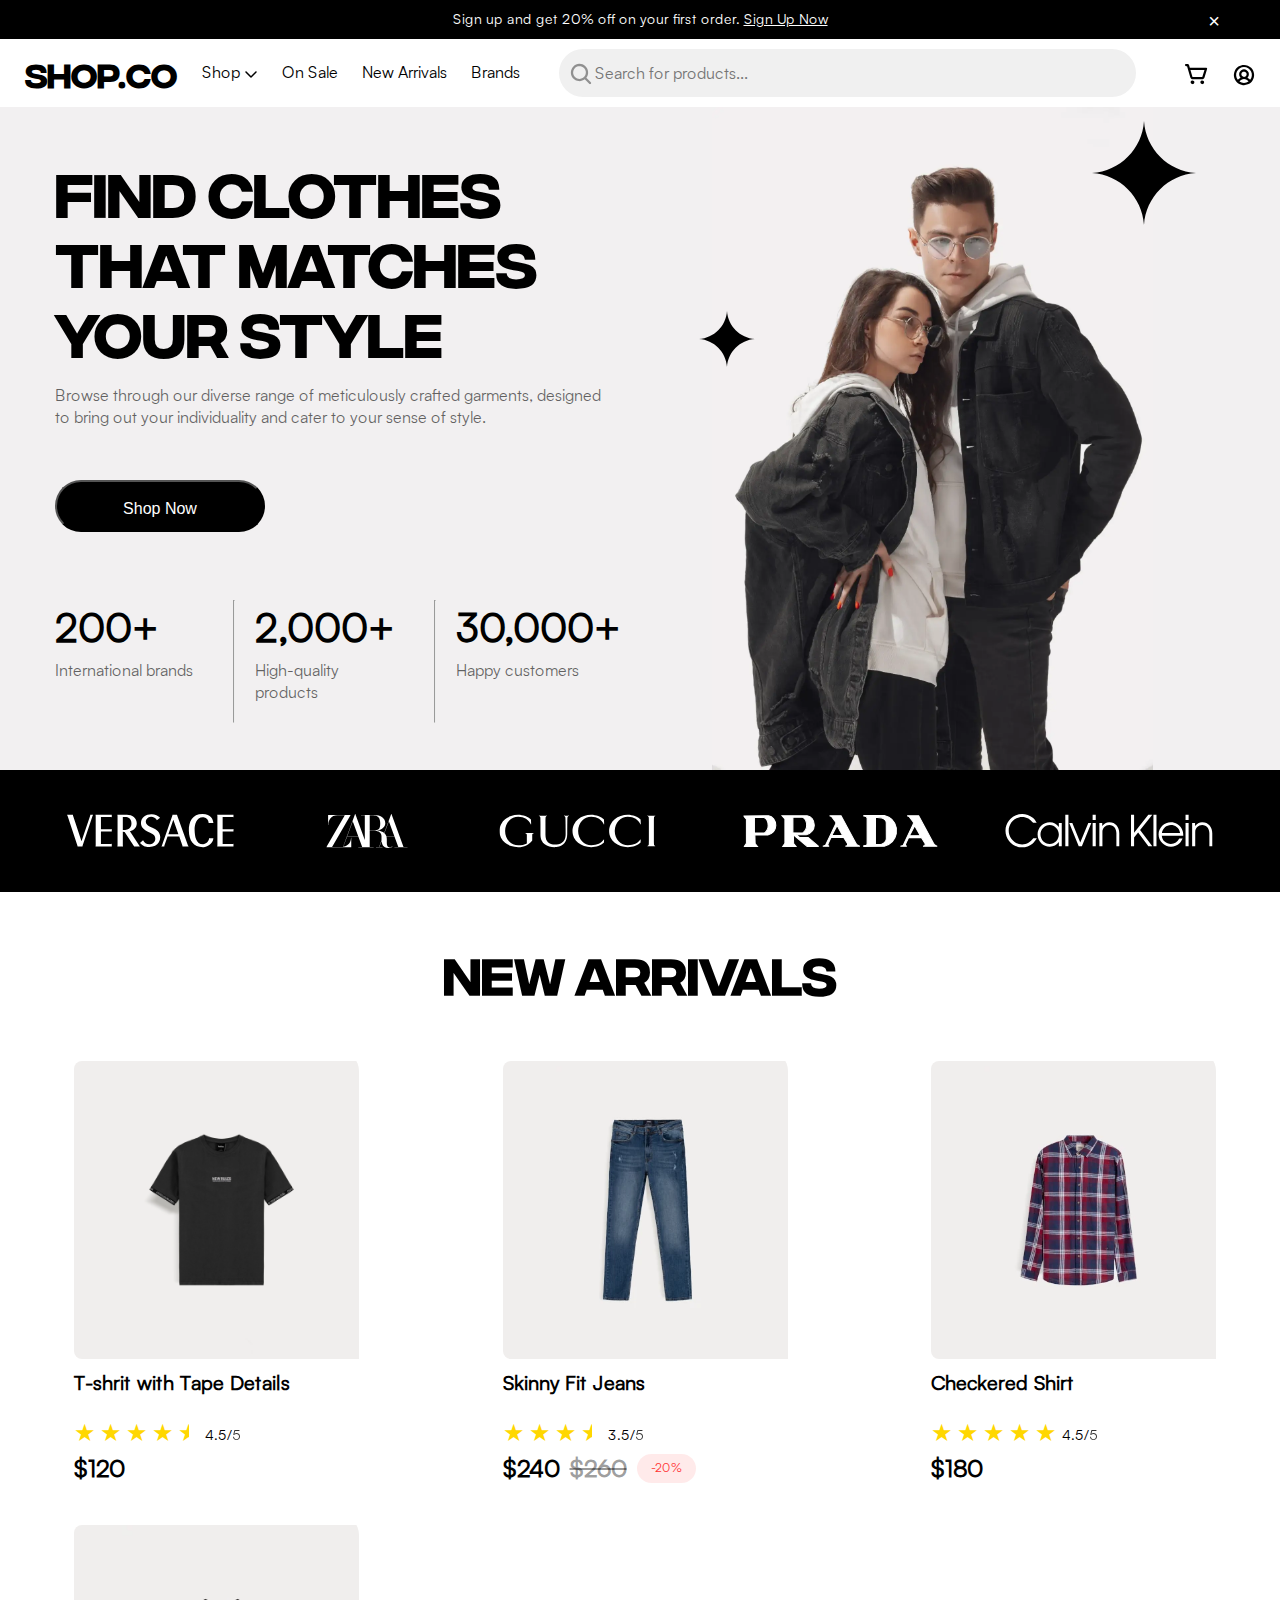
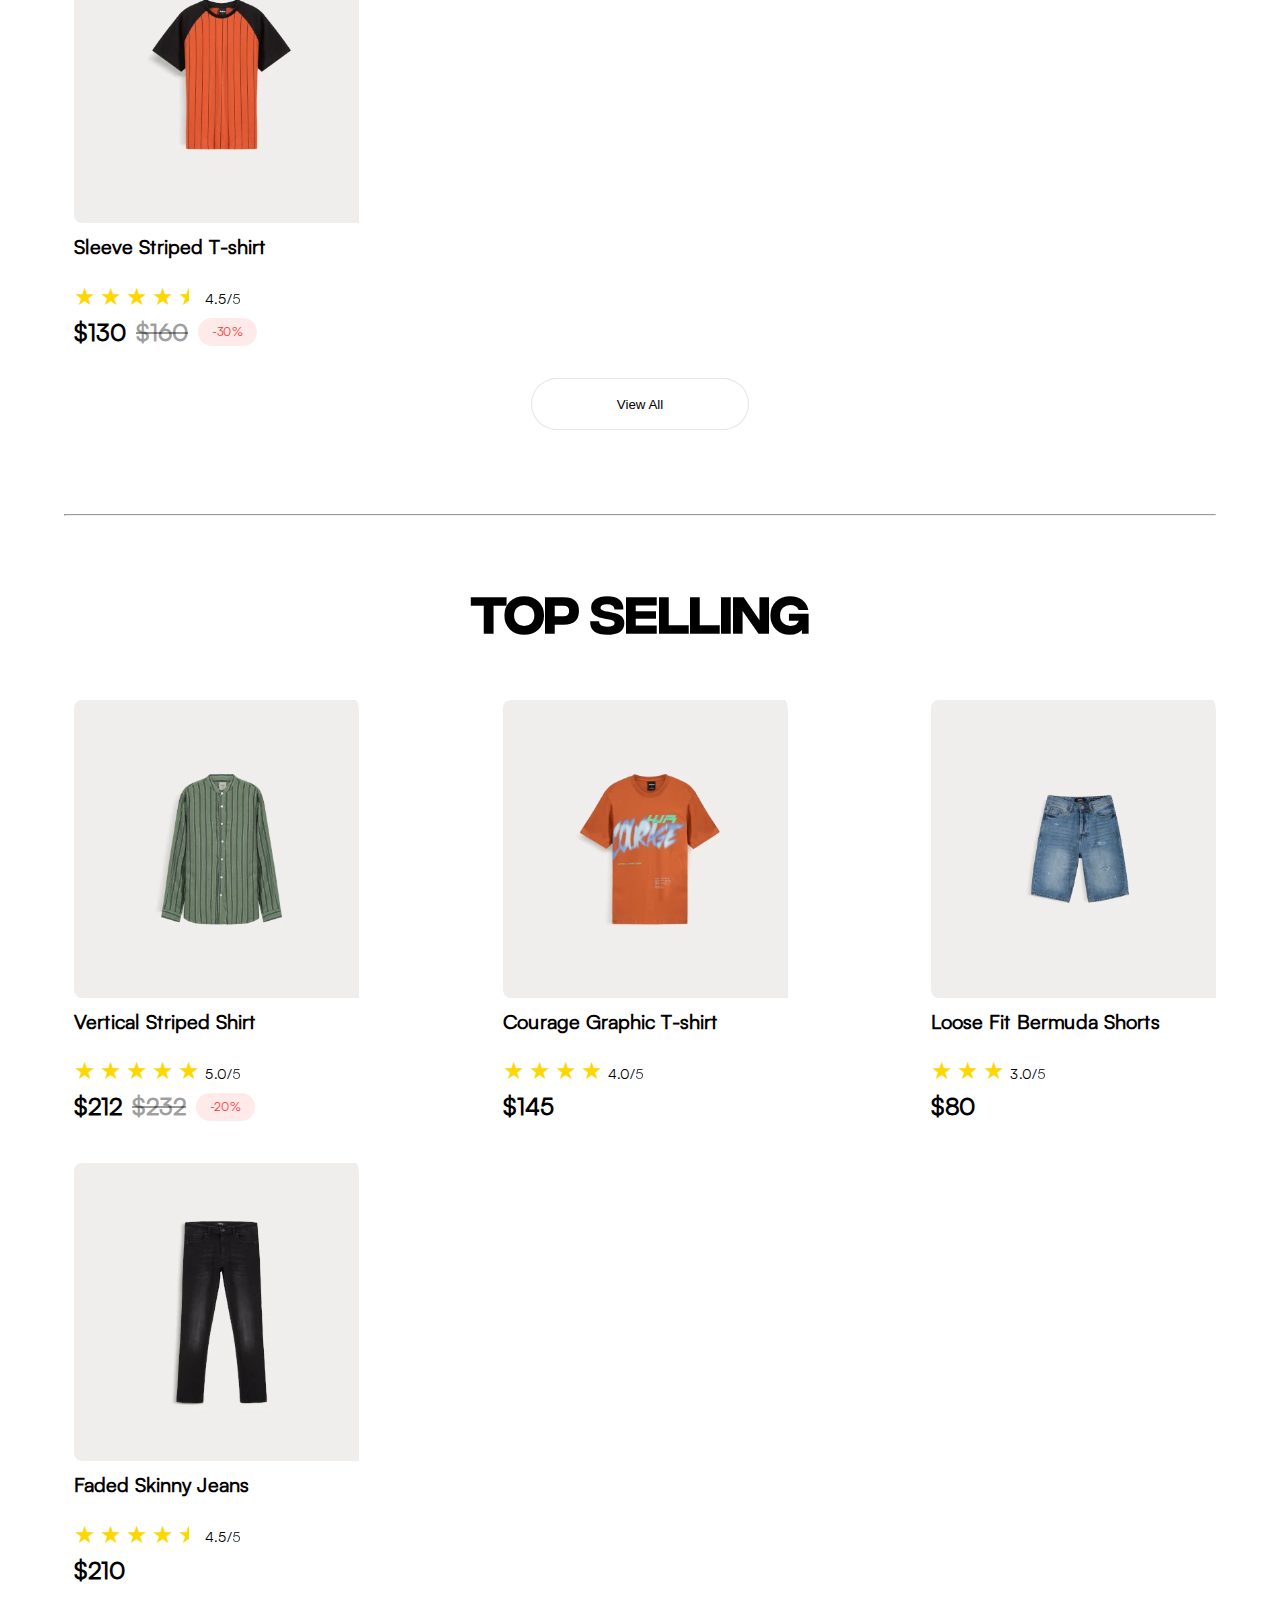
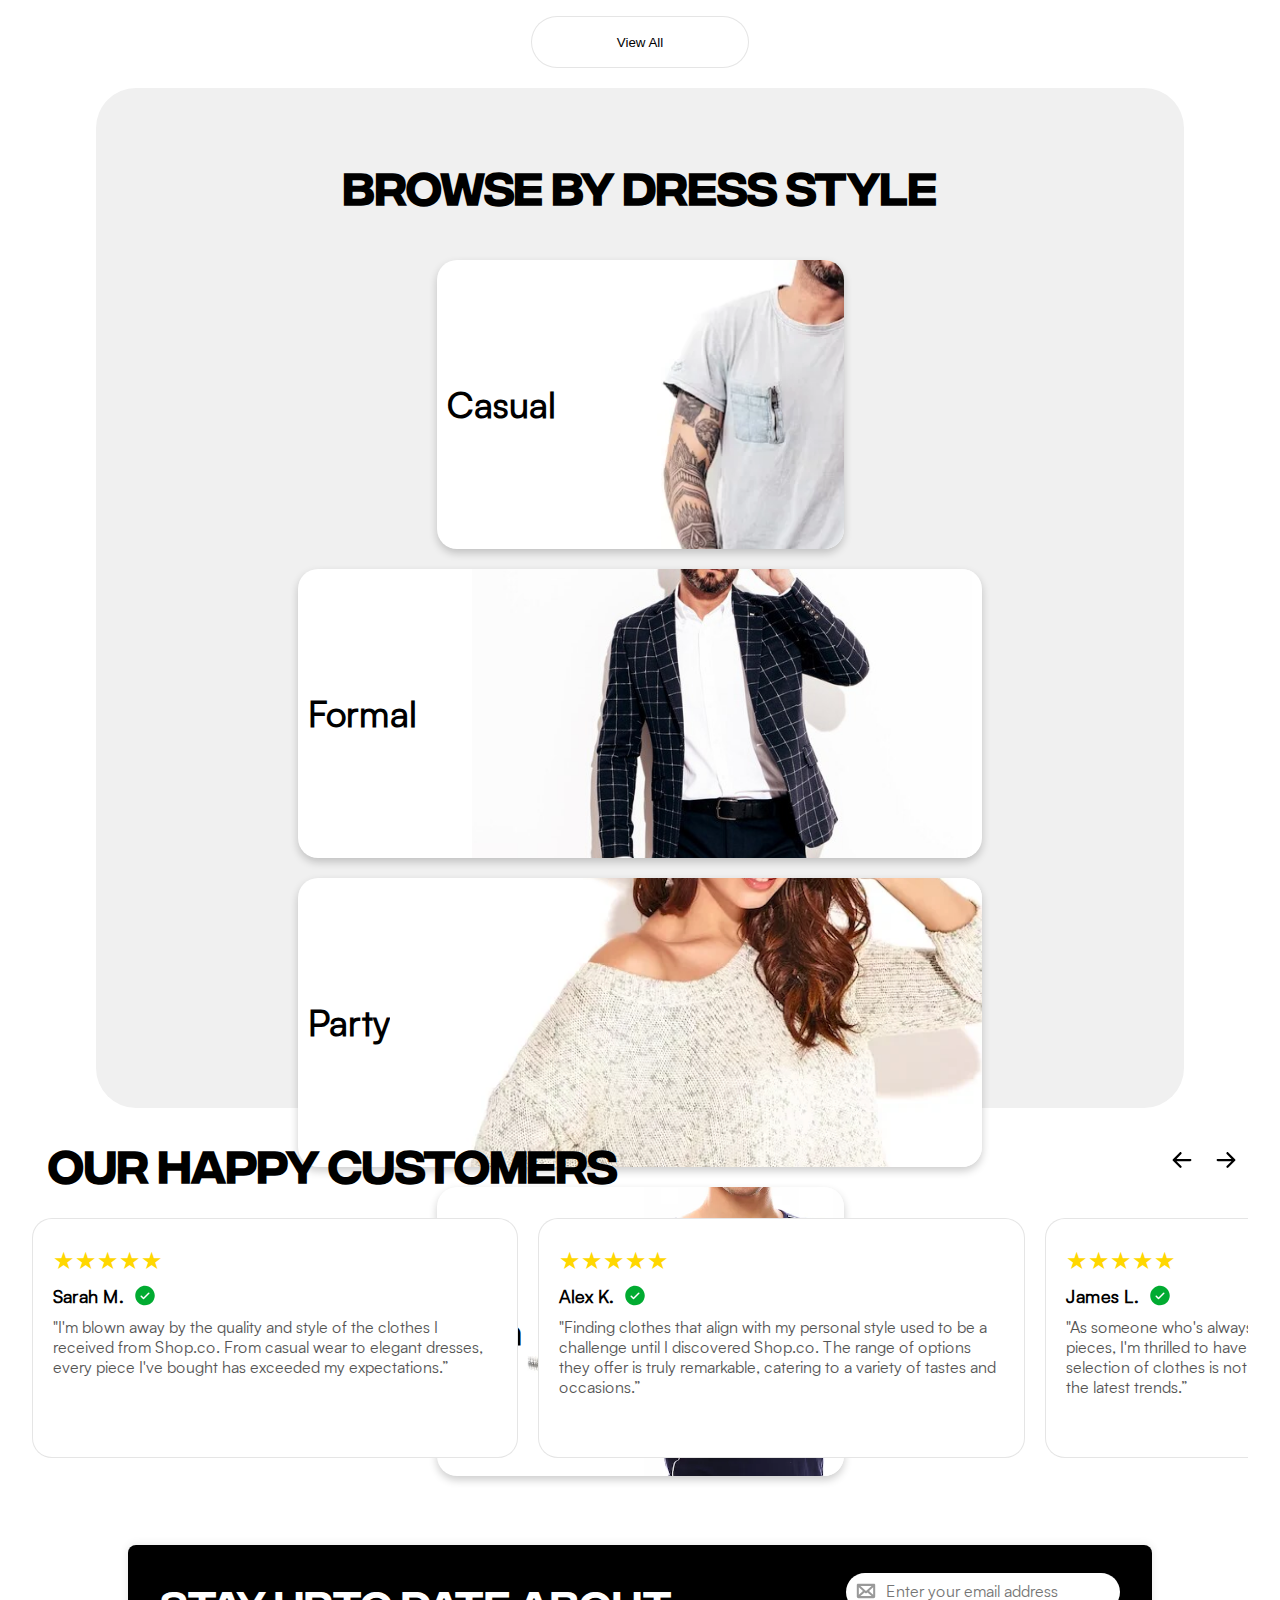
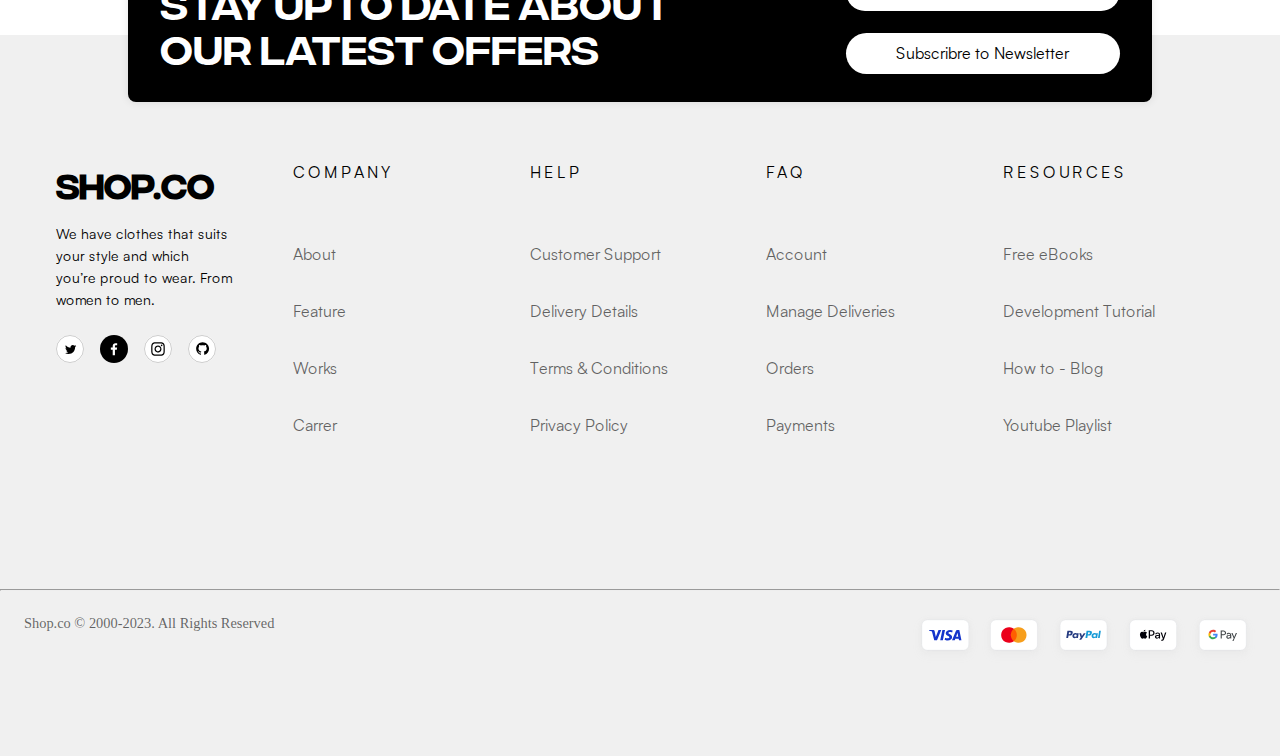
==== commit d9a0cc3f: "fix: image size formal in dress section" ====
--- a/index.html
+++ b/index.html
@@ -357,8 +357,7 @@
               <img
                 src="/src/assets/images/long sleeve.webp"
                 aria-label="Product 3"
-                width="296"
-                height="444"
+                loading="lazy"
                 width="296"
                 height="444"
               />
@@ -697,8 +696,8 @@
                 src="/src/assets/images/banner-formal.webp"
                 aria-label="Formal"
                 class="dress-image"
-                width="auto"
-                height="auto"
+                width="500px"
+                height="500px"
               />
             </div>
           </div>
--- a/src/assets/css/global.css
+++ b/src/assets/css/global.css
@@ -25,4 +25,16 @@
   padding: 0;
   box-sizing: border-box;
   text-decoration: none;
+}
+
+@font-face {
+  font-family: 'Satoshi';
+  src: url('/src/assets/fonts/Satoshi-Regular.ttf') format('truetype');
+  font-display: swap; 
+}
+
+@font-face {
+  font-family: 'Integral CF';
+  src: url('/src/assets/fonts/Integralcf-regular.otf') format('opentype');
+  font-display: swap;
 }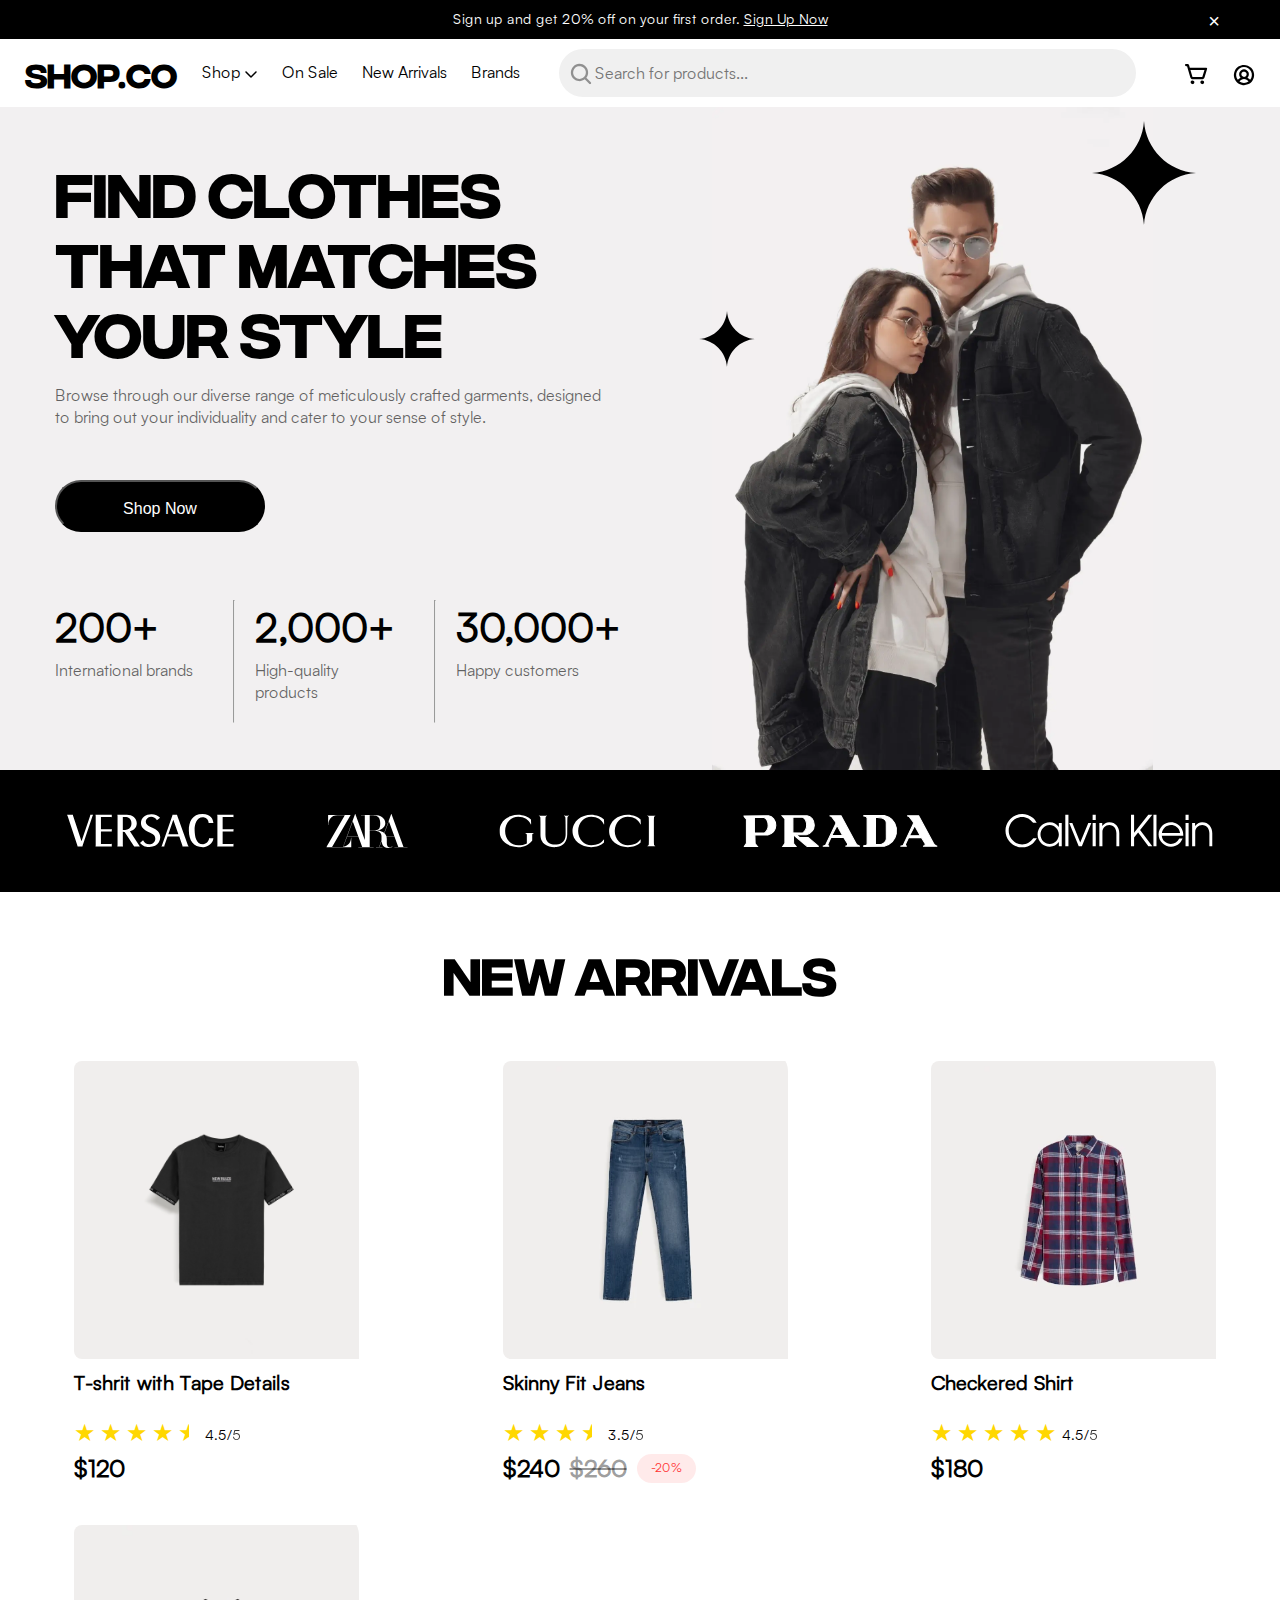
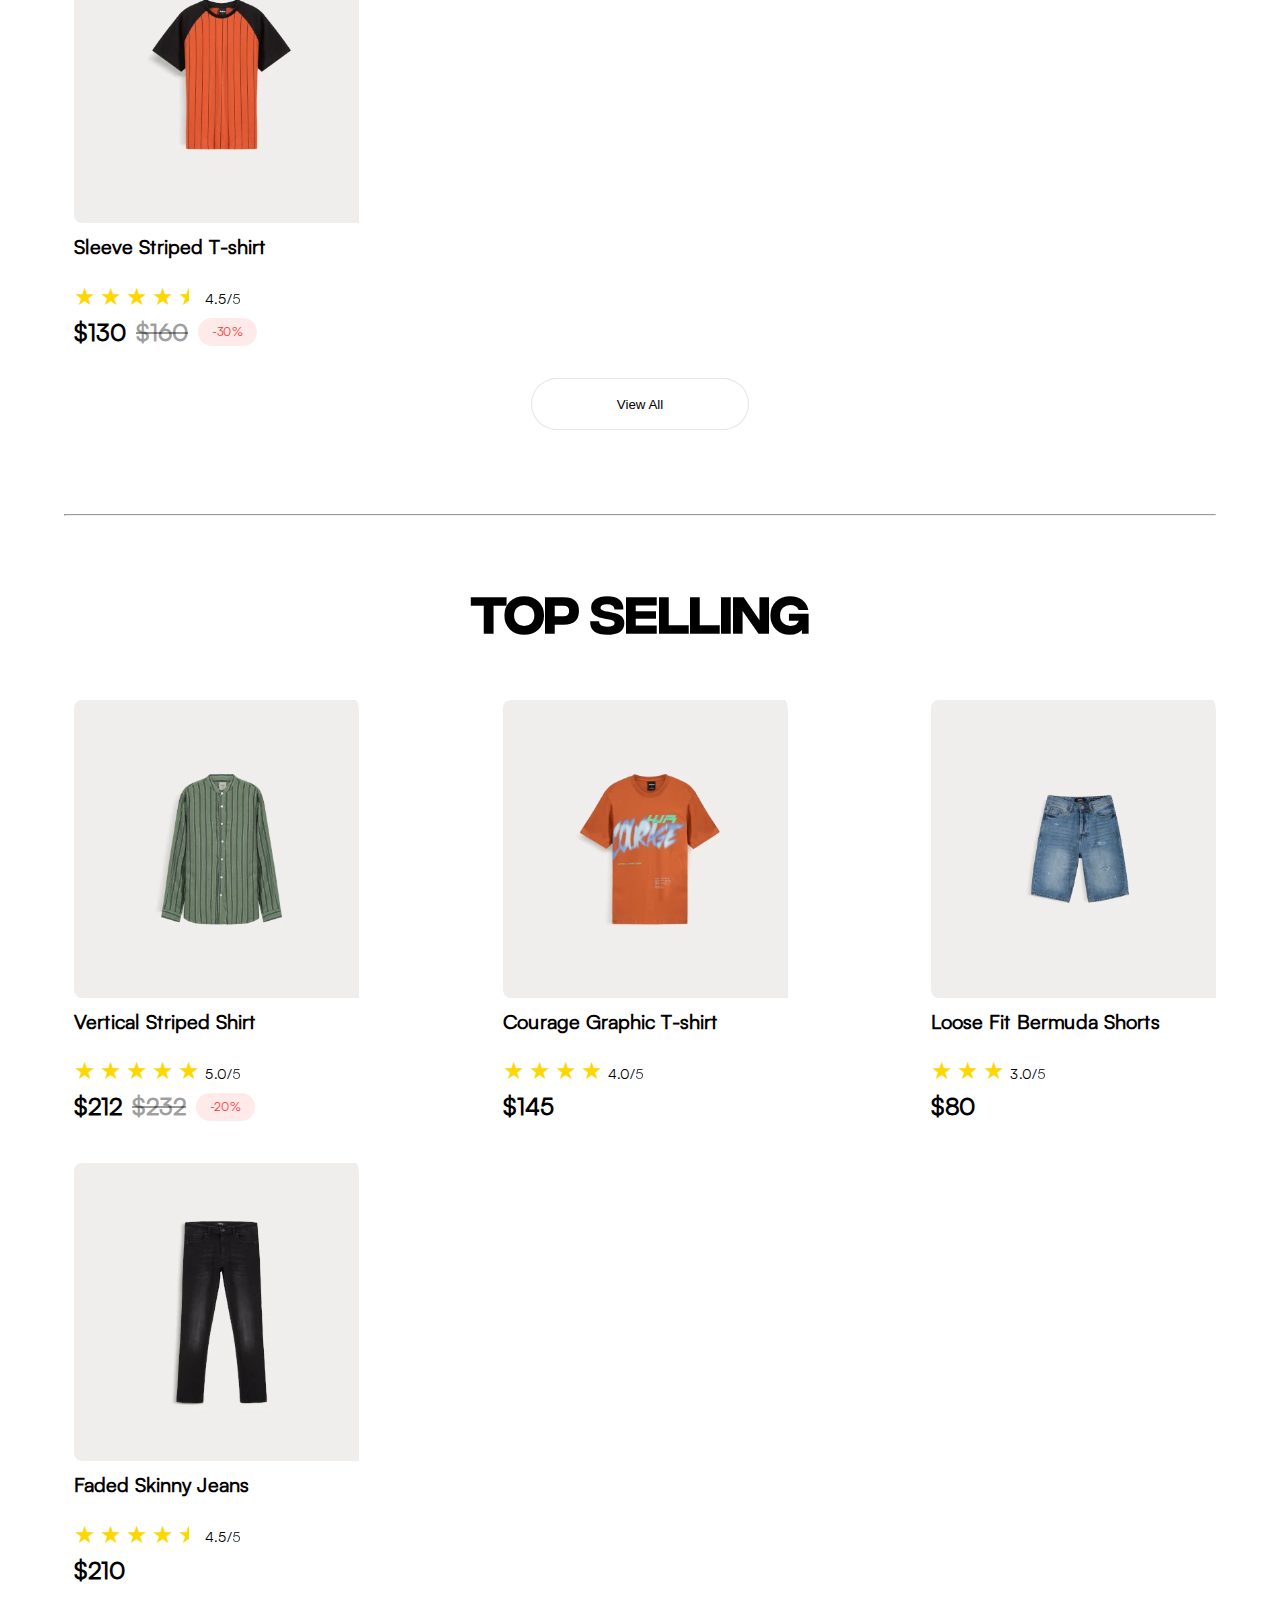
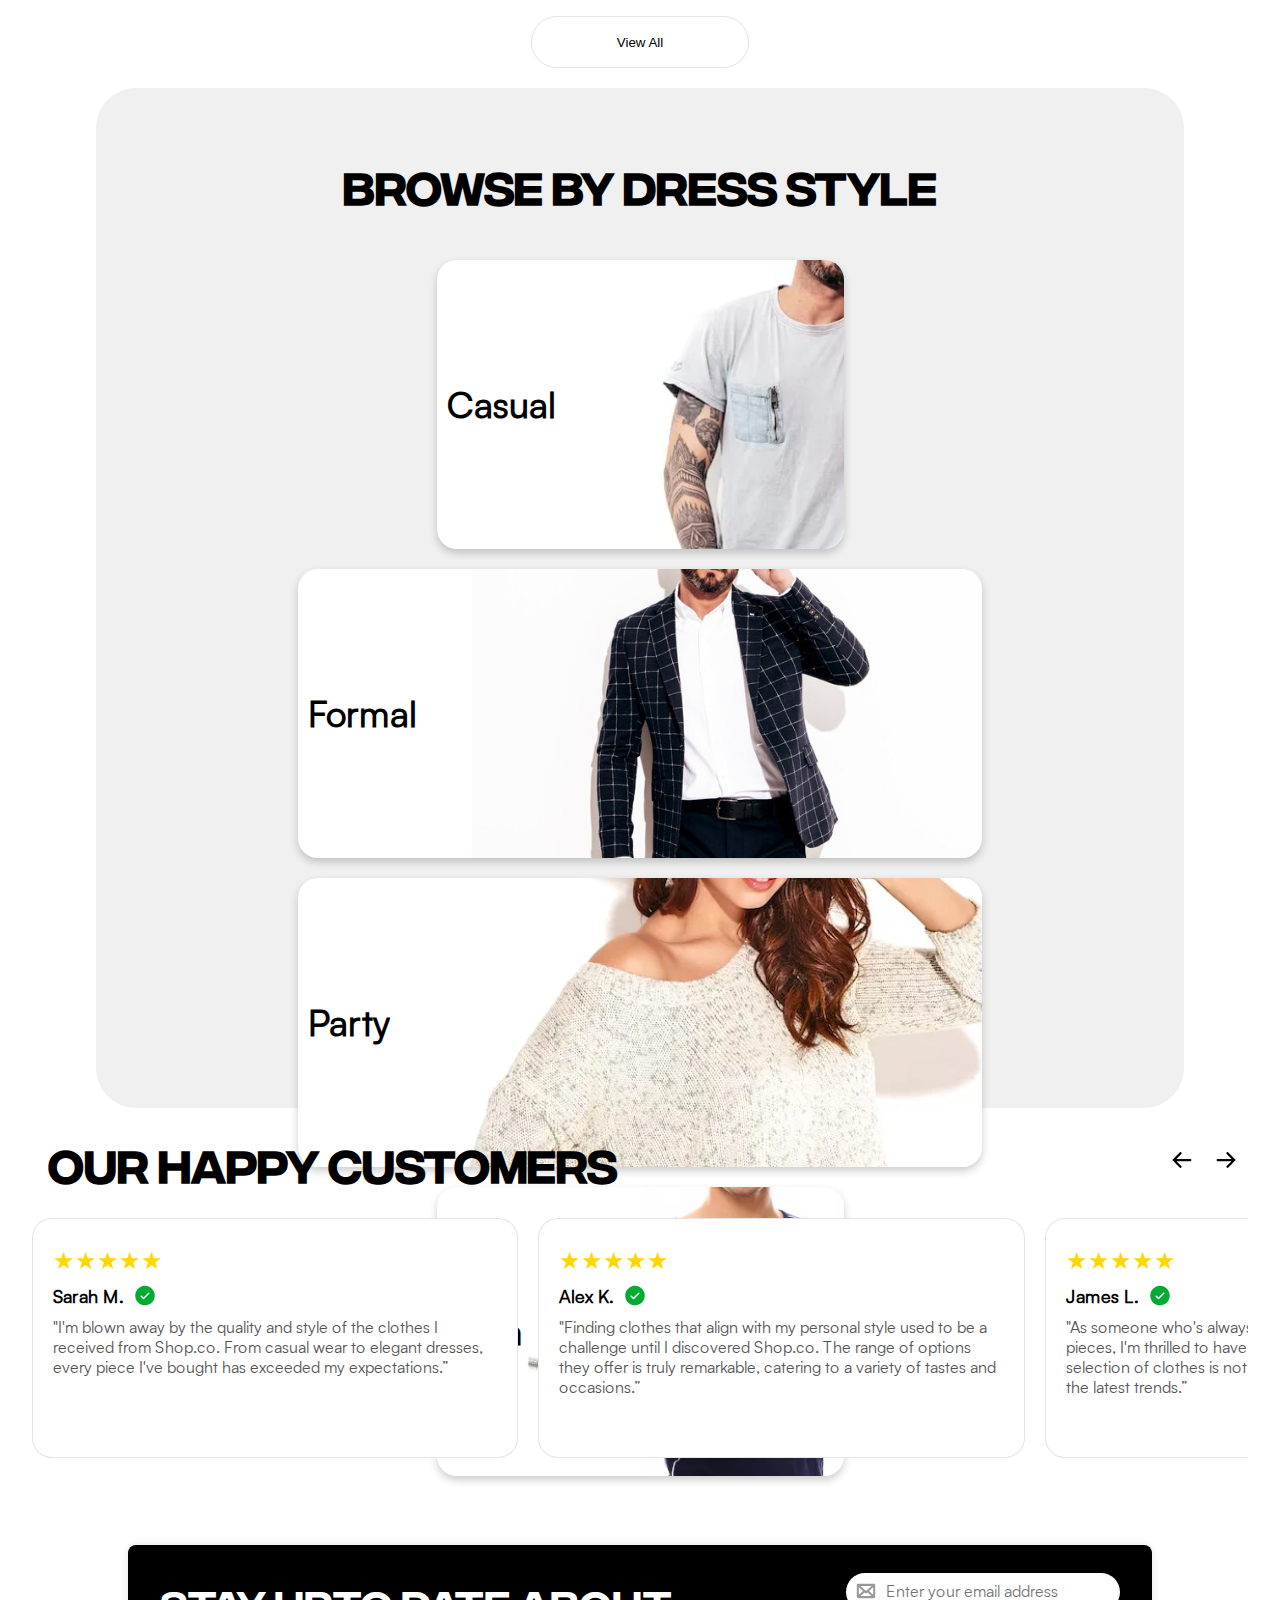
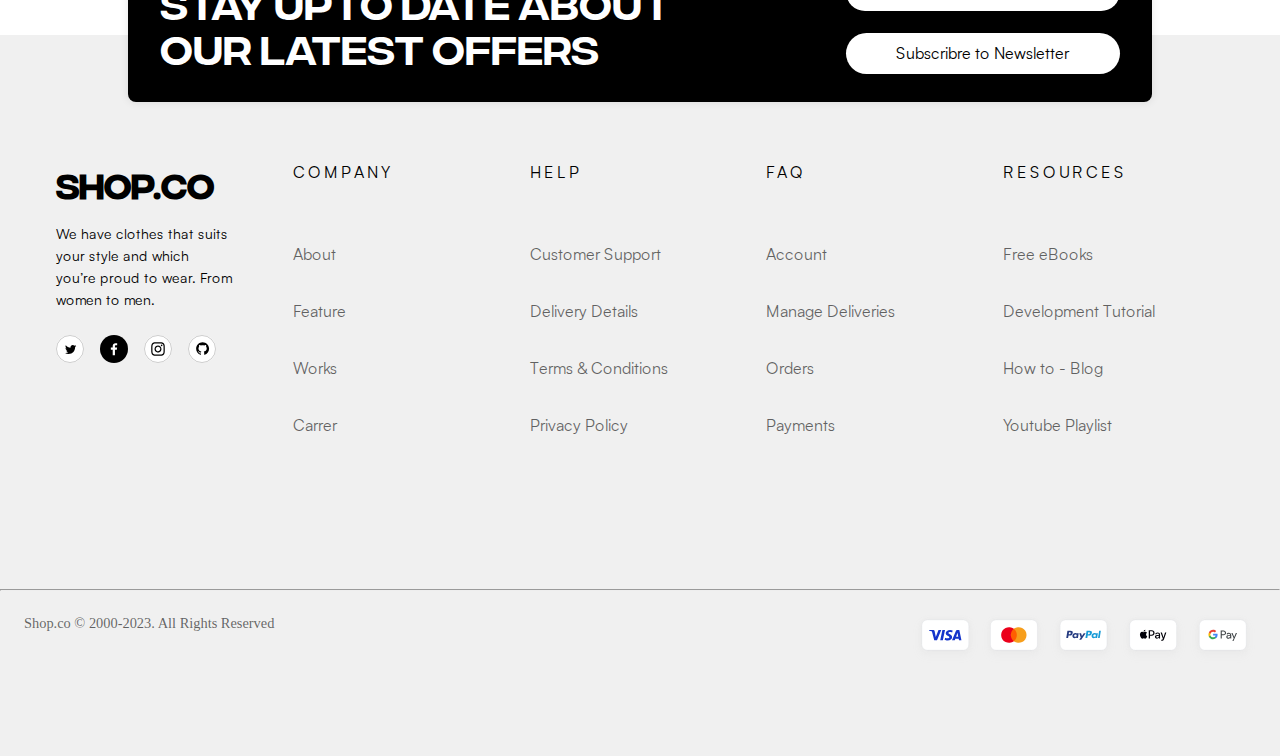
==== commit 23d43f0f: "fix: image size" ====
--- a/index.html
+++ b/index.html
@@ -126,8 +126,7 @@
     </header>
 
     <main>
-      <section>
-        <div class="banner">
+      <section class="banner">      
           <div class="banner-content">
             <h1>Find clothes that matches your style</h1>
             <p>
@@ -184,8 +183,7 @@
                 fill="black"
               />
             </svg>
-          </div>
-        </div>
+          </div>       
       </section>
 
       <div class="store">
--- a/src/assets/css/global.css
+++ b/src/assets/css/global.css
@@ -1,11 +1,13 @@
 @font-face {
-  font-family: "Satoshi";
-  src: url("/src/assets/fonts/Satoshi-Regular.ttf") format("truetype");
+  font-family: 'Satoshi';
+  src: url('/src/assets/fonts/Satoshi-Regular.ttf');
+  font-display: swap;
 }
 
 @font-face {
-  font-family: "Integral CF";
-  src: url("/src/assets/fonts/Integralcf-regular.otf") format("truetype");
+  font-family: 'Integral CF';
+  src: url('/src/assets/fonts/Integralcf-regular.otf');
+  font-display: swap;
 }
 
 :root {
@@ -25,16 +27,4 @@
   padding: 0;
   box-sizing: border-box;
   text-decoration: none;
-}
-
-@font-face {
-  font-family: 'Satoshi';
-  src: url('/src/assets/fonts/Satoshi-Regular.ttf') format('truetype');
-  font-display: swap; 
-}
-
-@font-face {
-  font-family: 'Integral CF';
-  src: url('/src/assets/fonts/Integralcf-regular.otf') format('opentype');
-  font-display: swap;
 }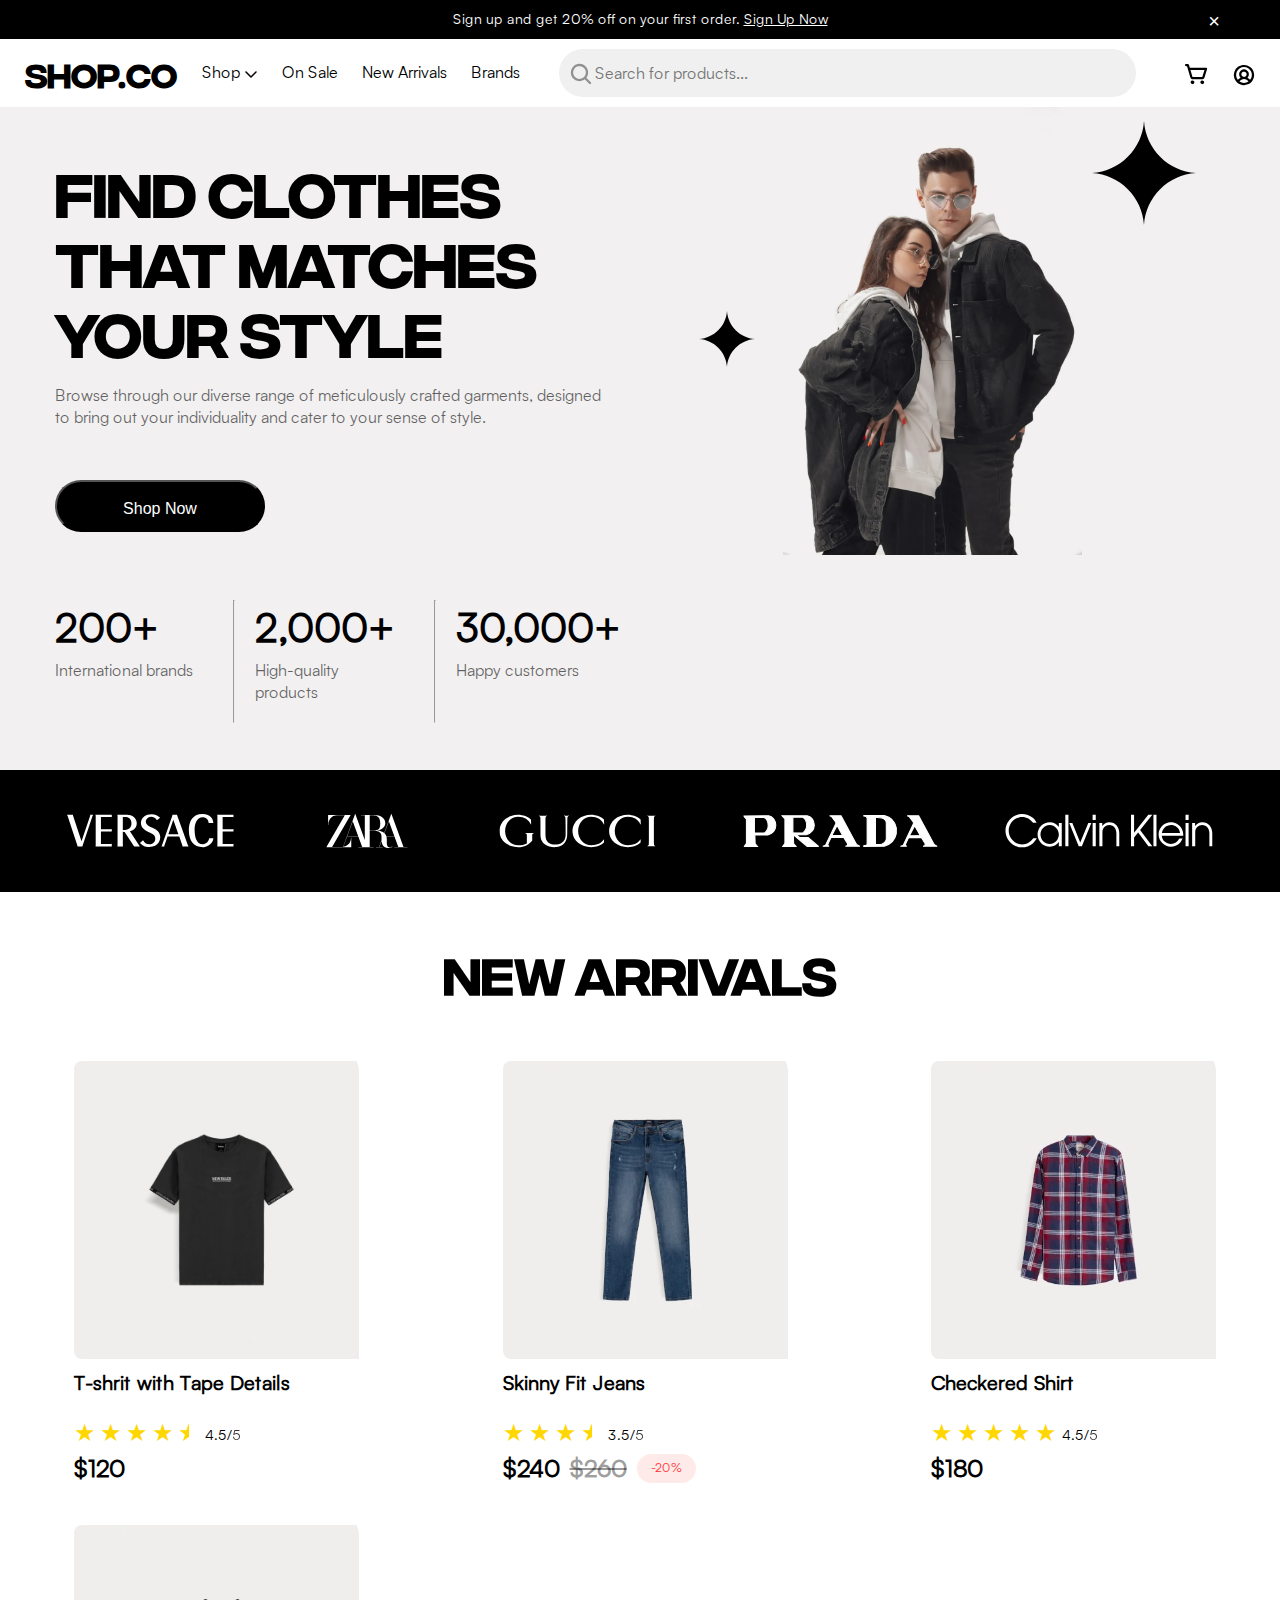
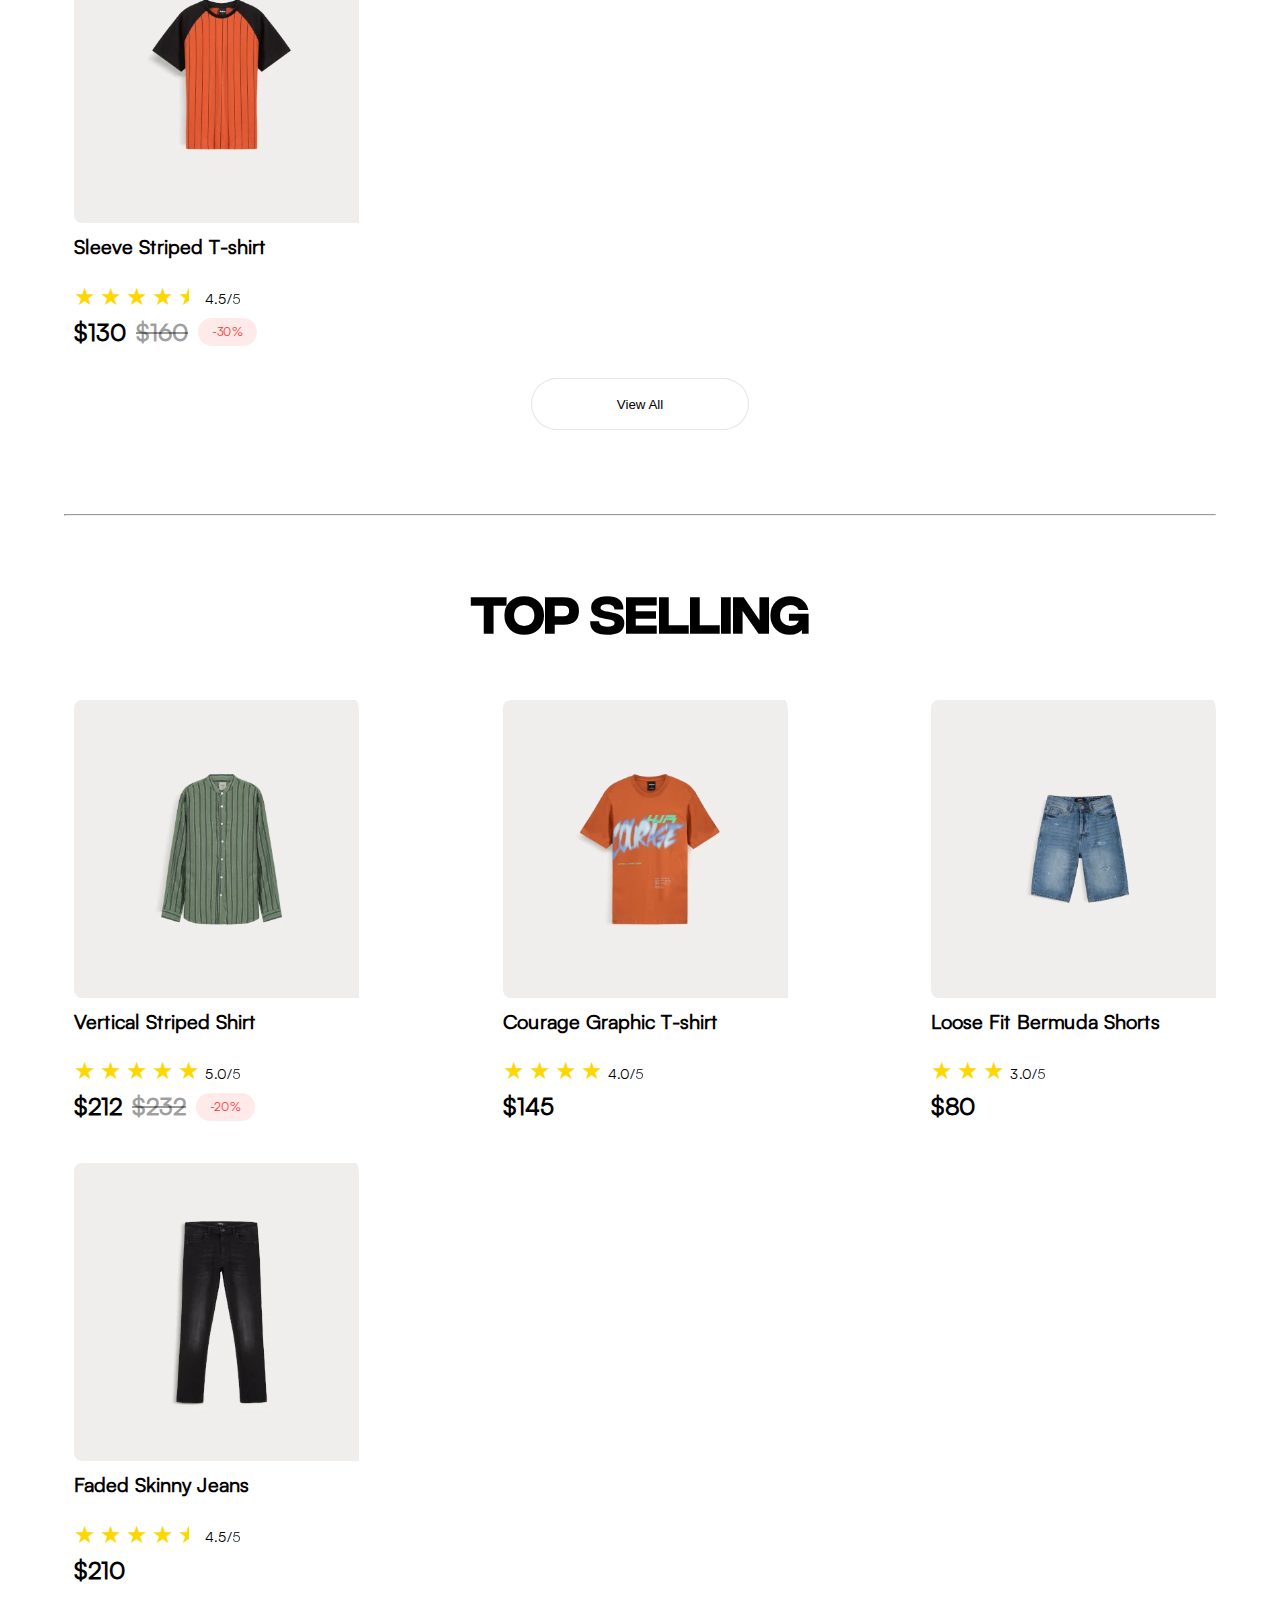
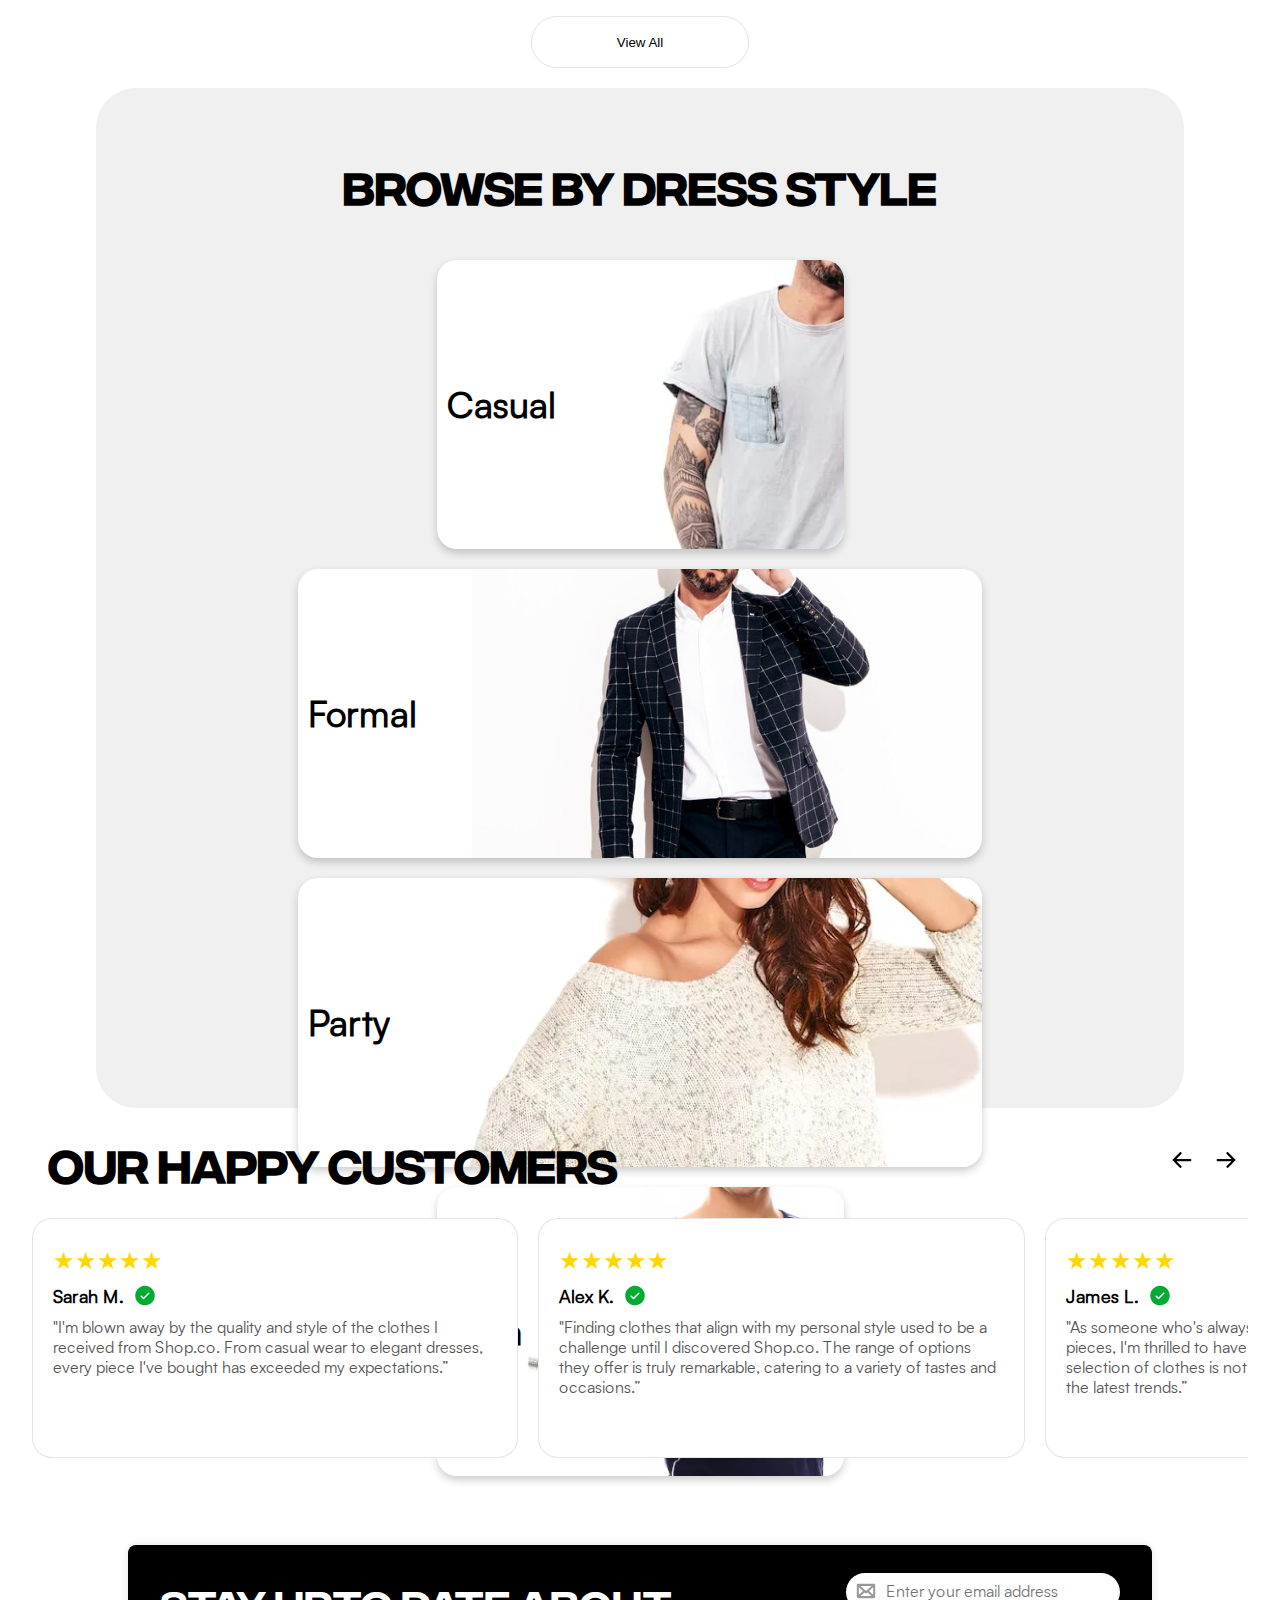
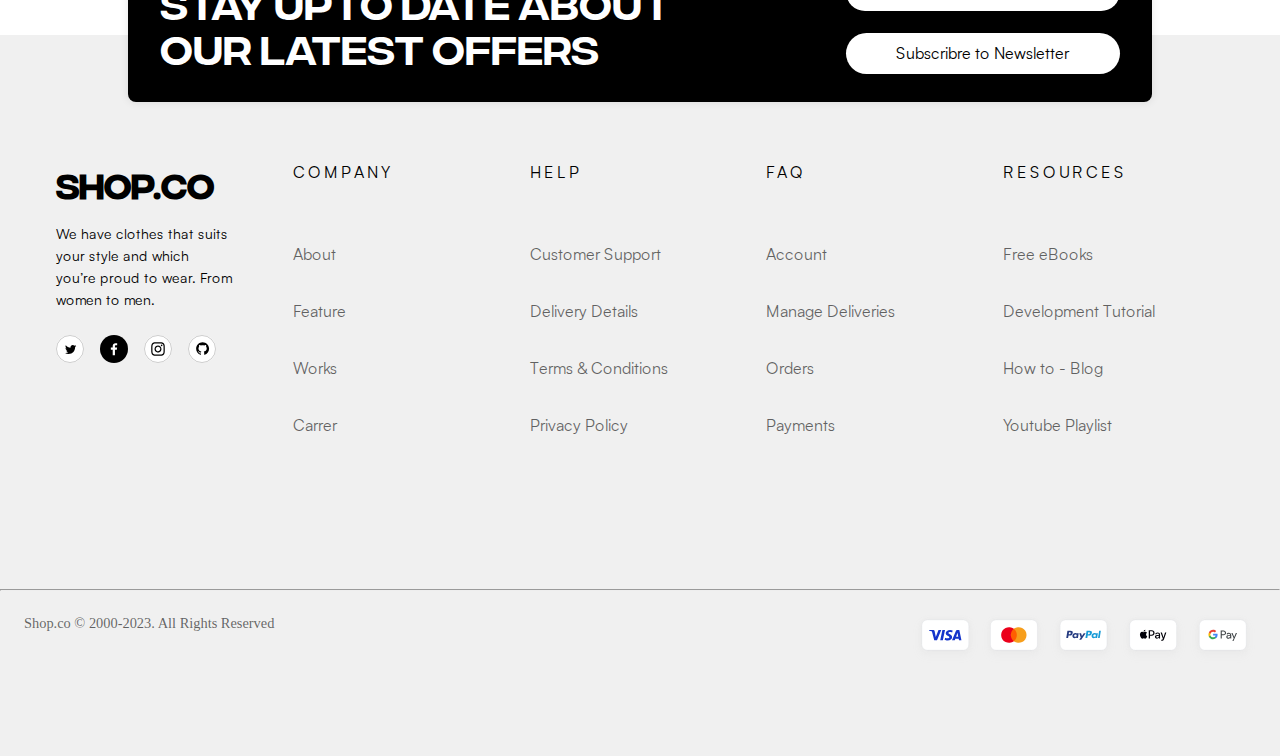
==== commit 343cb734: "fix: deploy" ====
--- a/index.html
+++ b/index.html
@@ -5,6 +5,8 @@
     <meta name="viewport" content="width=device-width, initial-scale=1.0" />
     <meta name="description" content="Site para o estágio da Compasso UOL." />
     <title>Compasso E-commerce</title>
+    <link rel="icon" href="./public/compass.jpg" type="image/x-icon">
+
     <link rel="stylesheet" href="/src/assets/css/global.css" />
     <link rel="stylesheet" href="/src/assets/css/pages/home/home.css" />
     <link rel="stylesheet" href="/src/assets/css/menu.css" />
--- a/src/assets/css/pages/home/home.css
+++ b/src/assets/css/pages/home/home.css
@@ -1,5 +1,3 @@
-/*----------------------------- Main ---------------------------------------*/
-
 /*----------------------------- Banner ---------------------------------------*/
 
 .banner {
@@ -164,8 +162,8 @@
 
 @media (max-width: 1440px) {
   .banner-image img {
-    width: 100%;
-    height: 100%;
+    width: 390px;
+    height: 448px;
     max-width: 100%;
   }
 
